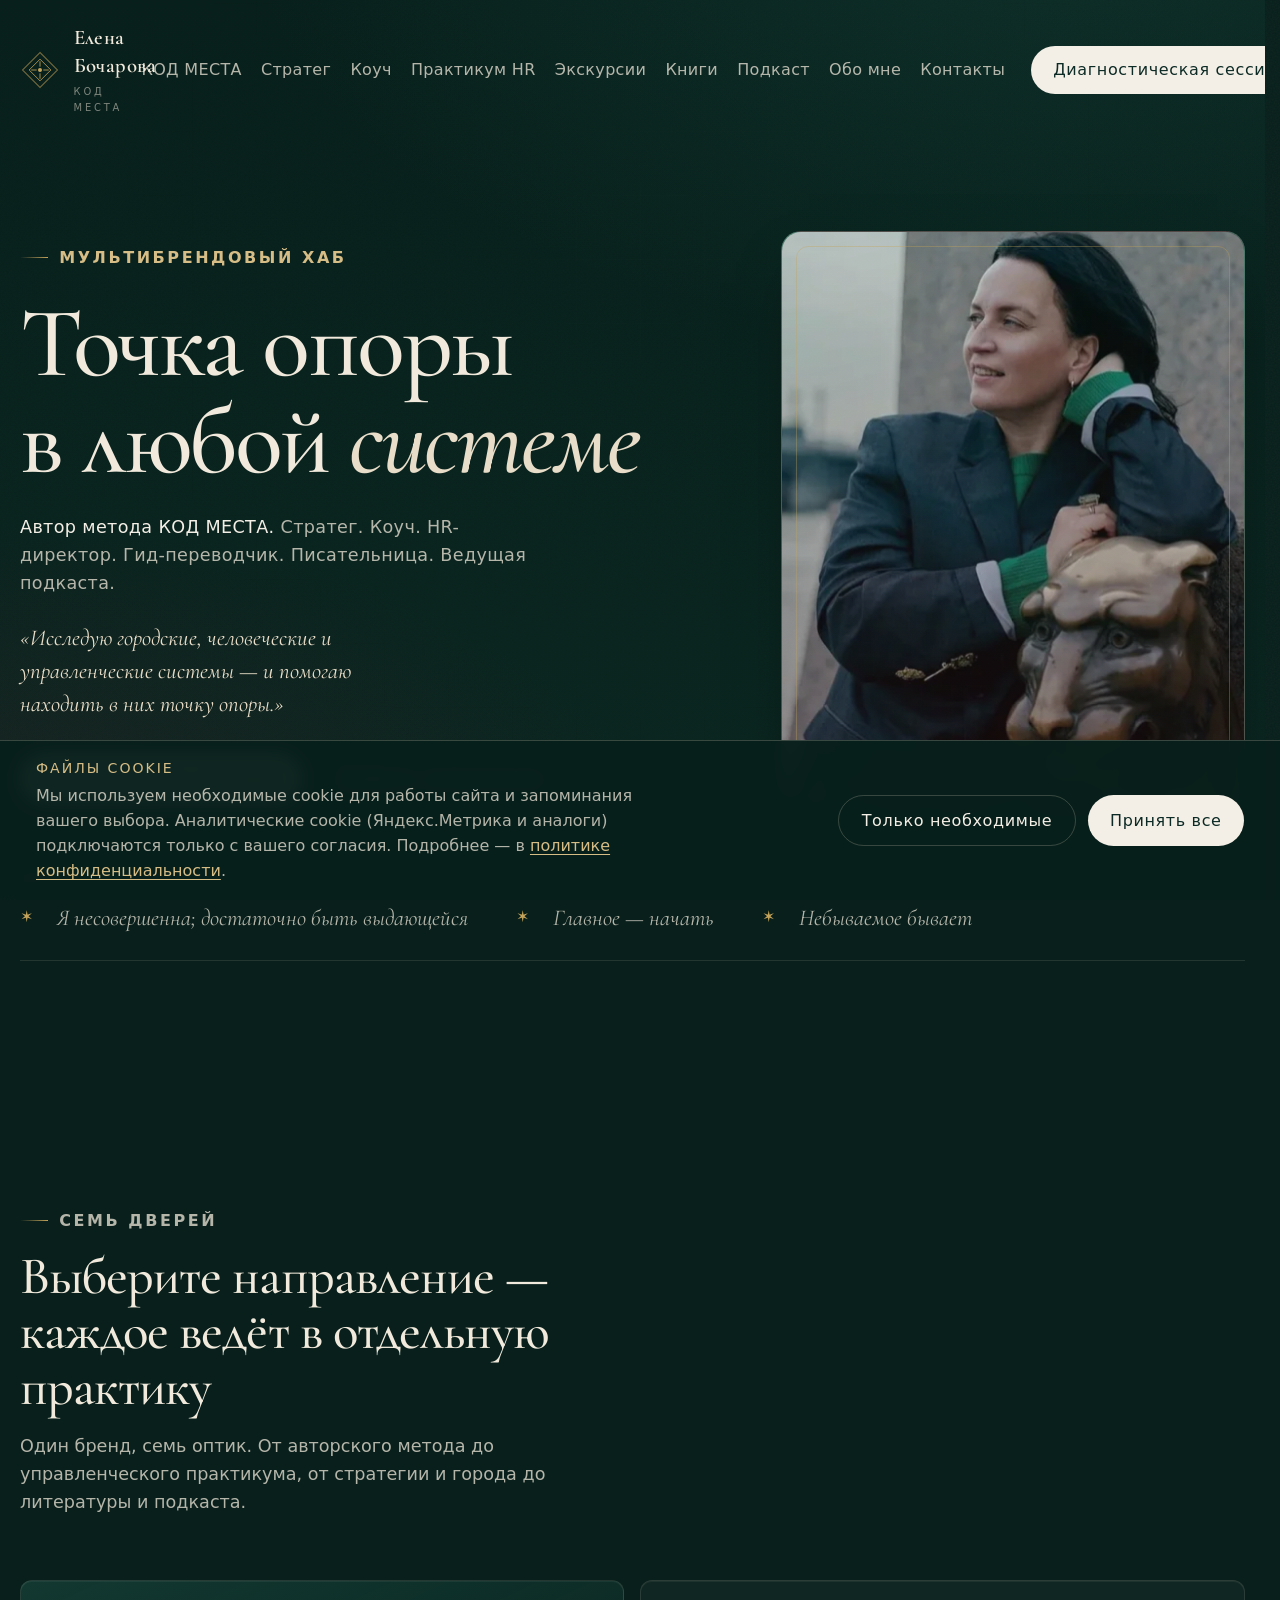
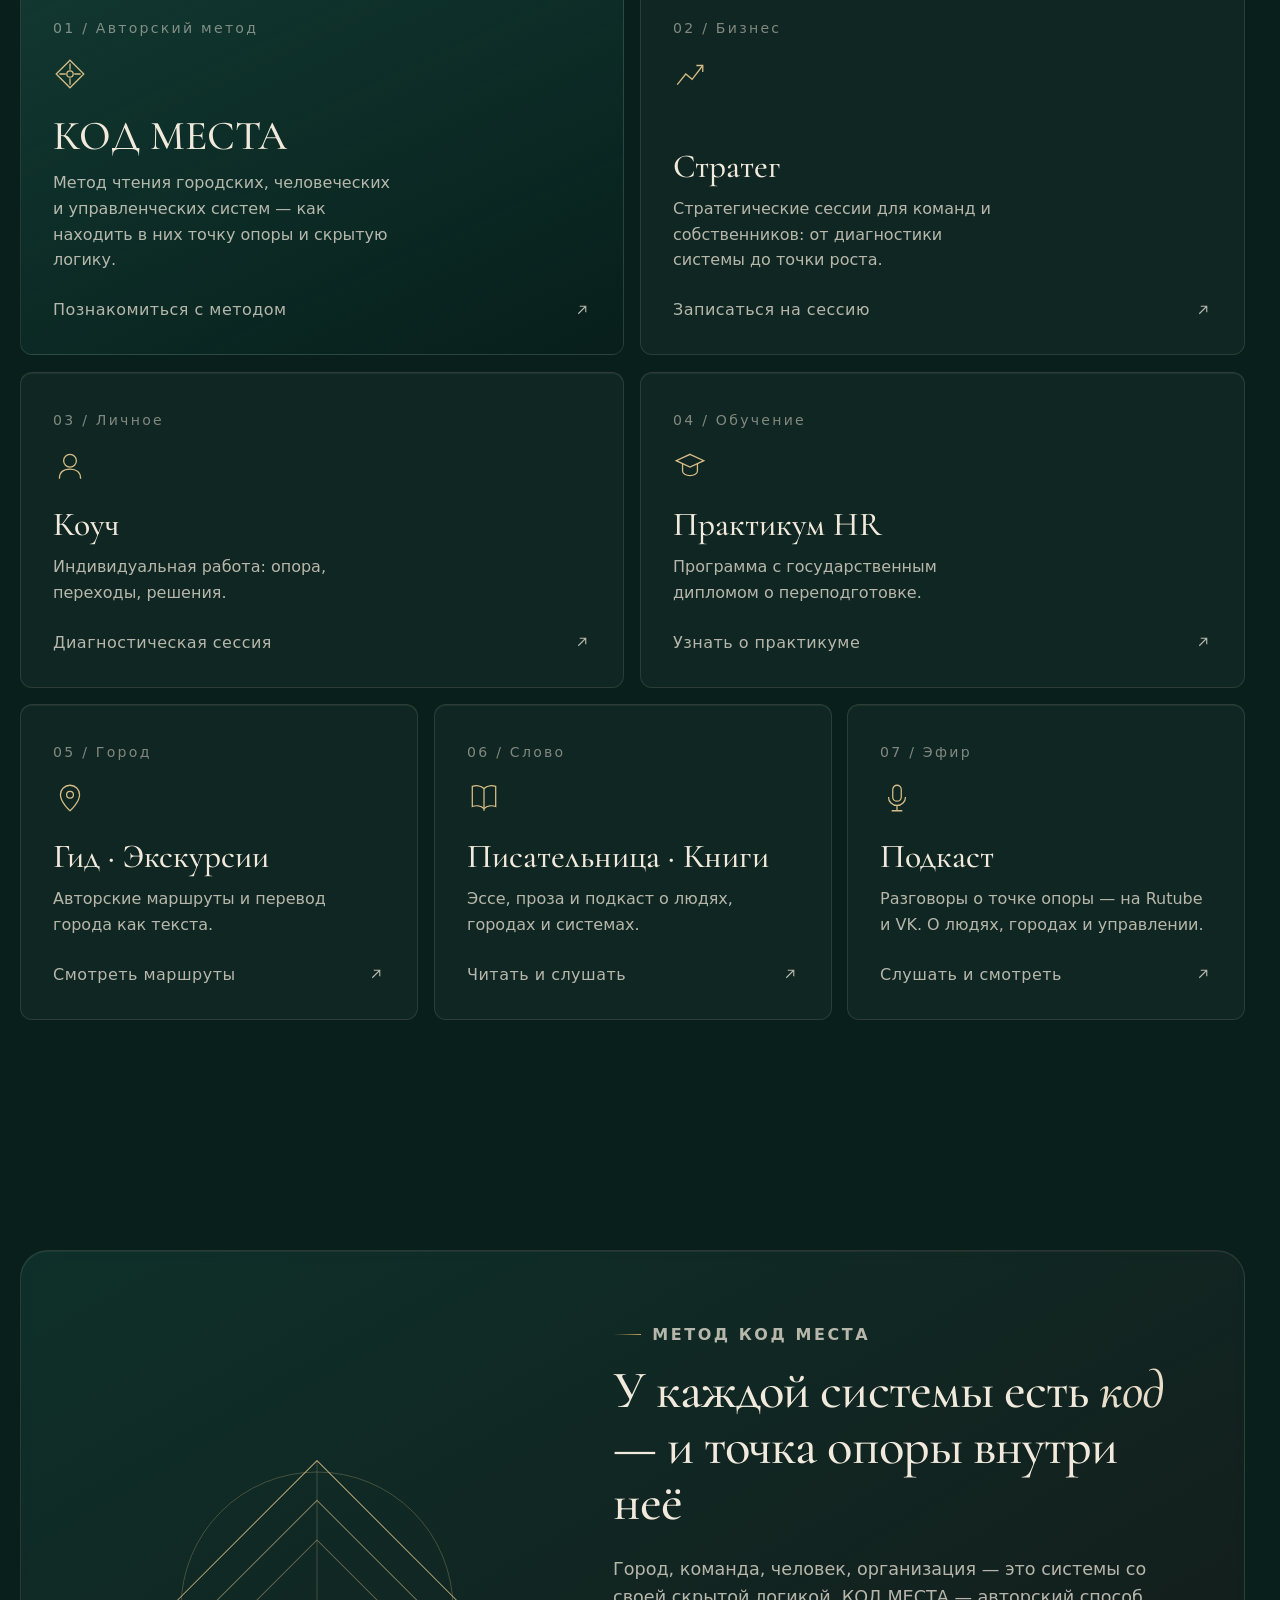
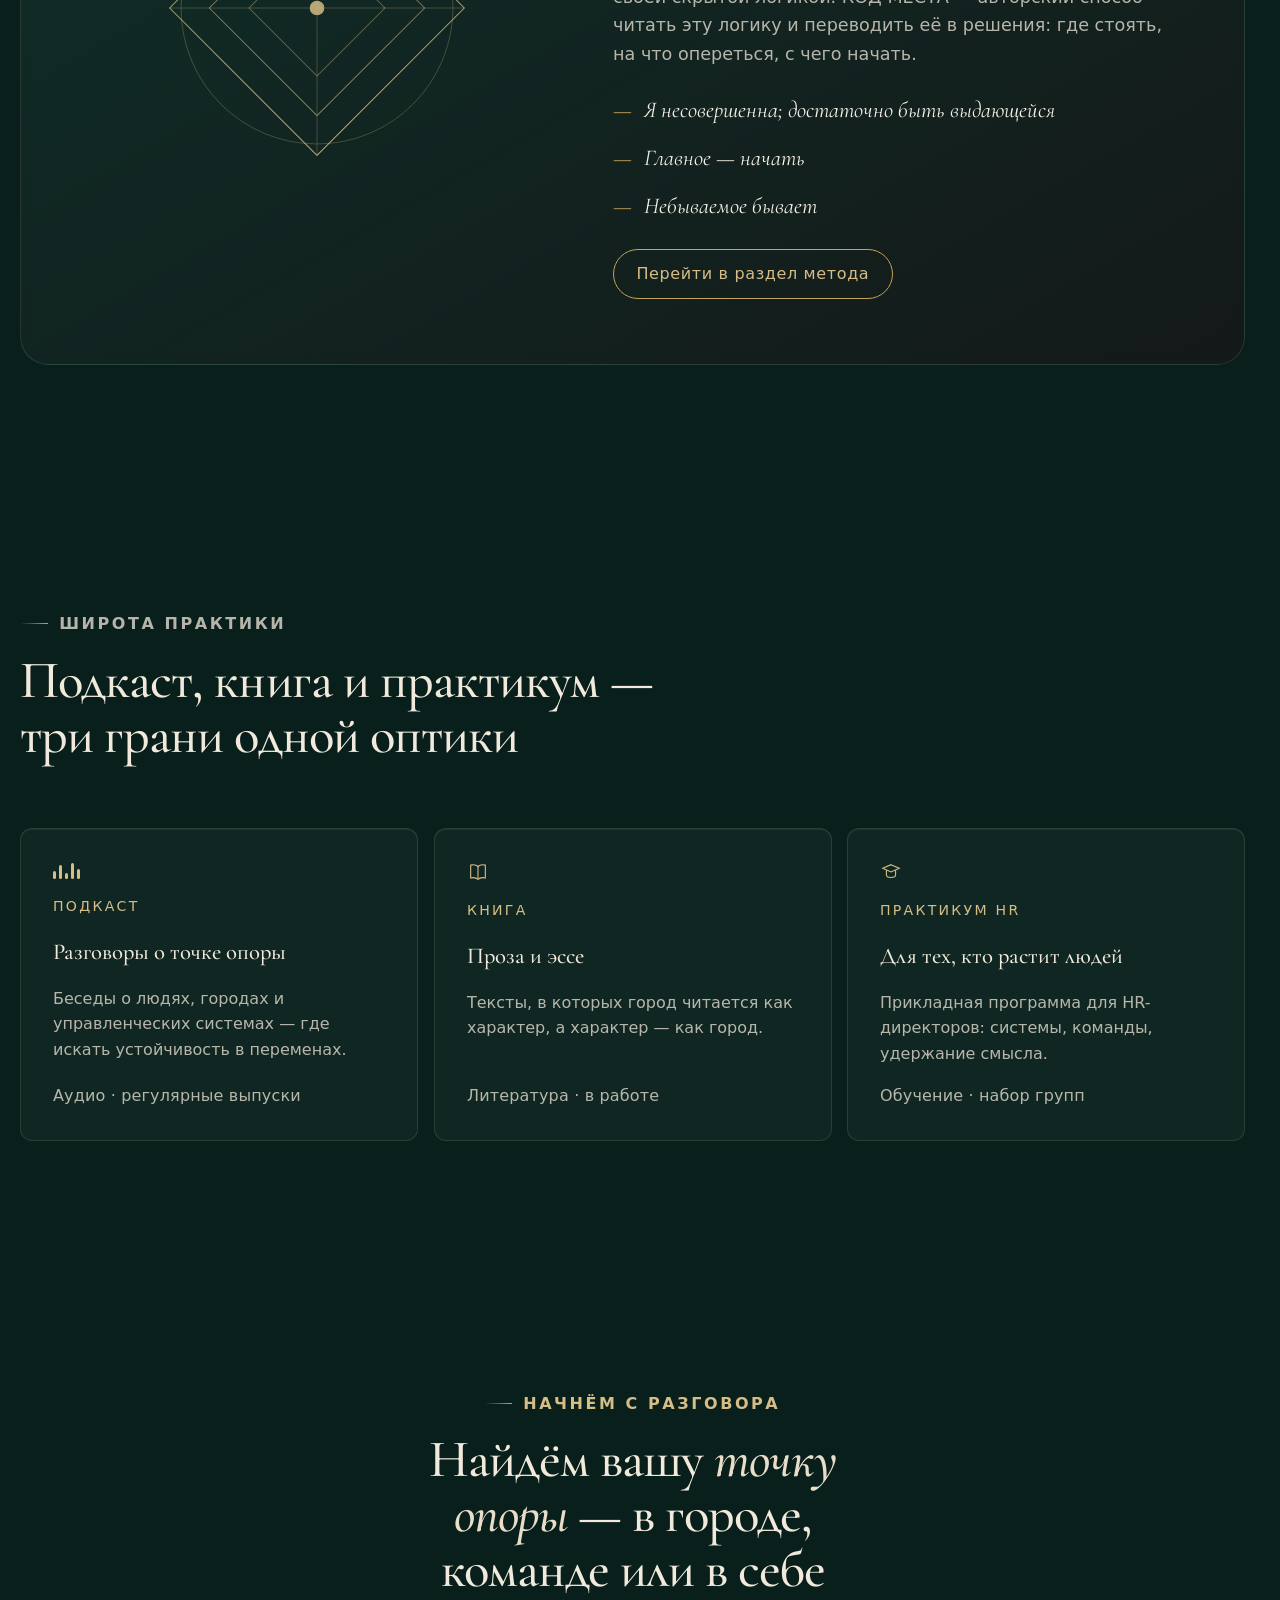
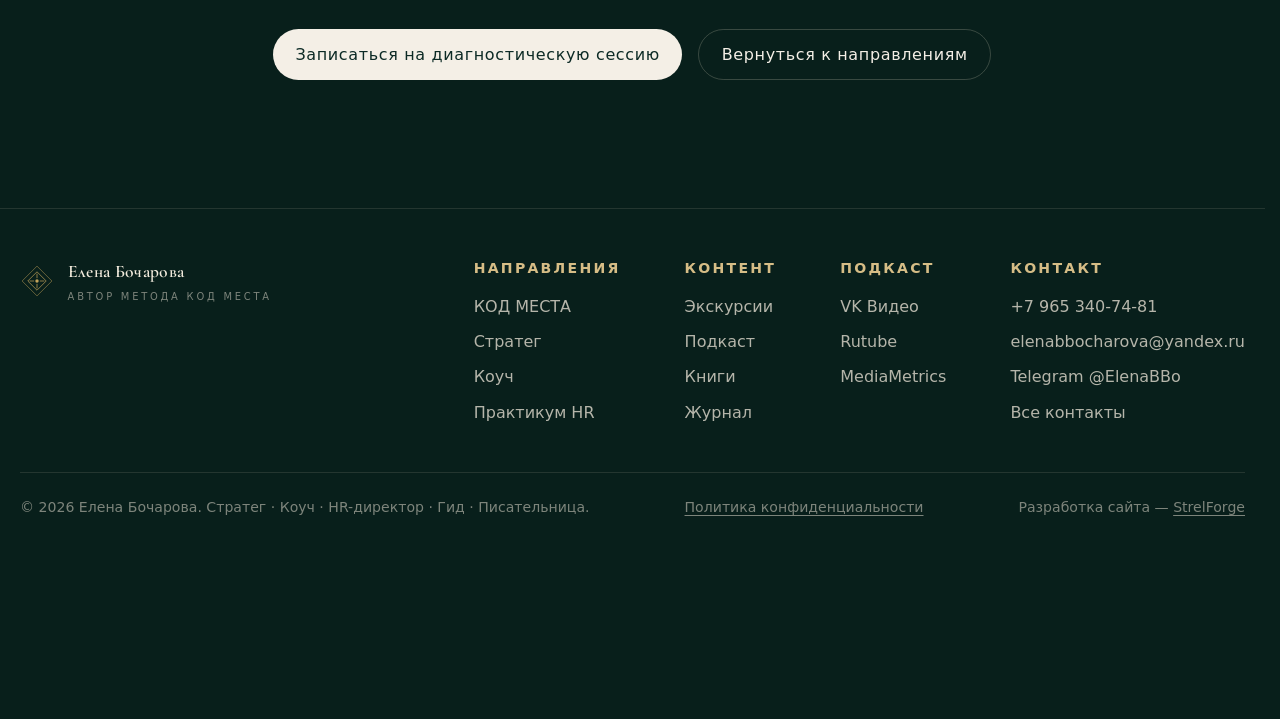
==== index.html @ f7d72cff "Initial commit" ====
<!DOCTYPE html>
<html lang="ru">
<head>
  <meta charset="UTF-8" />
  <style>html.pc-cover::before{content:"";position:fixed;inset:0;z-index:700;background:#081f1b}</style>
  <script>try{if(sessionStorage.getItem('pc-transit')==='1')document.documentElement.classList.add('pc-cover')}catch(e){}</script>
  <meta name="viewport" content="width=device-width, initial-scale=1.0" />
  <title>Елена Бочарова — Хаб направлений · КОД МЕСТА</title>
  <meta name="description" content="Елена Бочарова — автор метода КОД МЕСТА. Стратег, коуч, HR-директор, гид, писательница. Мультибрендовый хаб: метод, стратегия, коучинг, практикум HR, экскурсии, книги." />
  <link rel="canonical" href="https://example.com/" />
  <meta property="og:title" content="Елена Бочарова — Хаб направлений" />
  <meta property="og:description" content="Исследую городские, человеческие и управленческие системы — и помогаю находить в них точку опоры." />
  <meta property="og:type" content="website" />
  <meta property="og:url" content="https://example.com/" />
  <meta property="og:image" content="https://example.com/assets/img/og-default.svg" />
  <meta name="twitter:card" content="summary_large_image" />

    <meta name="robots" content="index, follow" />
  <meta name="author" content="Елена Бочарова" />
  <meta name="theme-color" content="#081f1b" />
  <meta property="og:locale" content="ru_RU" />
  <meta property="og:site_name" content="Елена Бочарова · КОД МЕСТА" />
  <meta name="twitter:title" content="Елена Бочарова — Хаб направлений" />
  <meta name="twitter:description" content="Исследую городские, человеческие и управленческие системы — и помогаю находить в них точку опоры." />
  <meta name="twitter:image" content="https://example.com/assets/img/og-default.svg" />
  <link rel="alternate" hreflang="ru" href="https://example.com/" />
  <link rel="alternate" hreflang="x-default" href="https://example.com/" />
<link rel="preconnect" href="https://api.fontshare.com" crossorigin />
  <link rel="preconnect" href="https://fonts.googleapis.com" />
  <link rel="preconnect" href="https://fonts.gstatic.com" crossorigin />
  <link href="https://api.fontshare.com/v2/css?f[]=switzer@300,400,500,600&display=swap" rel="stylesheet" />
  <link href="https://fonts.googleapis.com/css2?family=Cormorant+Garamond:ital,wght@0,400;0,500;0,600;1,400;1,500&family=Cormorant:ital,wght@0,400;0,500;1,400&display=swap" rel="stylesheet" />

  <link rel="stylesheet" href="assets/css/base.css" />
  <link rel="stylesheet" href="assets/css/style.css" />

  <link rel="icon" href="data:image/svg+xml,%3Csvg xmlns='http://www.w3.org/2000/svg' viewBox='0 0 32 32'%3E%3Crect width='32' height='32' rx='6' fill='%23081f1b'/%3E%3Cpath d='M16 5 L27 16 L16 27 L5 16 Z' fill='none' stroke='%23c4a35a' stroke-width='1.4'/%3E%3Ccircle cx='16' cy='16' r='3' fill='%23c4a35a'/%3E%3C/svg%3E" />

  <script type="application/ld+json">
  {
    "@context": "https://schema.org",
    "@type": "Person",
    "name": "Елена Бочарова",
    "jobTitle": ["Стратег", "Коуч", "HR-директор", "Гид-переводчик", "Писательница"],
    "description": "Автор метода КОД МЕСТА. Исследует городские, человеческие и управленческие системы.",
    "url": "https://example.com/"
  }
  </script>

  <script type="application/ld+json">
  {
    "@context": "https://schema.org",
    "@type": "WebSite",
    "name": "Елена Бочарова · КОД МЕСТА",
    "url": "https://example.com/",
    "description": "Официальный сайт Елены Бочаровой — автор метода КОД МЕСТА. Стратегия, коучинг, HR, экскурсии, книги, журнал.",
    "inLanguage": "ru-RU",
    "publisher": { "@type": "Person", "name": "Елена Бочарова" }
  }
  </script>
</head>
<body class="is-home">
  <a href="#main" class="btn btn-ghost skip-link">К содержанию</a>

  <div data-header></div>

  <main id="main">
    <!-- ===================== HERO ===================== -->
    <section class="hero wrap" aria-labelledby="hero-title">
      <div class="hero-grid">
        <div>
          <p class="eyebrow hero-eyebrow reveal" data-delay="60">Мультибрендовый хаб</p>
          <h1 id="hero-title" class="reveal reveal-mask" data-delay="140">Точка опоры<br>в любой <span class="accent">системе</span></h1>
          <p class="roles reveal" data-delay="300">
            <b>Автор метода КОД МЕСТА.</b> Стратег. Коуч. HR-директор. Гид-переводчик. Писательница. Ведущая подкаста.
          </p>
          <p class="lede reveal reveal-blur" data-delay="380">«Исследую городские, человеческие и управленческие системы — и помогаю находить в них точку опоры.»</p>
          <div class="hero-cta reveal" data-delay="460">
            <a href="kod-mesta/index.html" class="btn btn-primary">Познакомиться с методом</a>
            <a href="#doors" class="btn btn-ghost">Выбрать направление
              <svg width="15" height="15" viewBox="0 0 24 24" fill="none" stroke="currentColor" stroke-width="1.5"><path d="M5 12h14M13 6l6 6-6 6"/></svg>
            </a>
          </div>
        </div>

        <figure class="portrait portrait--photo reveal reveal-right" data-delay="220" aria-label="Елена Бочарова">
          <img src="assets/img/elena/elena-hero.webp" alt="Елена Бочарова — автор метода КОД МЕСТА" width="960" height="1200" loading="eager" decoding="async" />
          <div class="frame-line"></div>
        </figure>
      </div>

      <div class="motto-strip reveal" data-delay="560" data-stagger="120">
        <span class="reveal reveal-scale">Я несовершенна; достаточно быть выдающейся</span>
        <span class="reveal reveal-scale">Главное — начать</span>
        <span class="reveal reveal-scale">Небываемое бывает</span>
      </div>
    </section>

    <!-- ===================== DOORS ===================== -->
    <section class="section wrap" id="doors" aria-labelledby="doors-h">
      <div class="section-head" data-stagger="80">
        <p class="eyebrow reveal reveal-down">Семь дверей</p>
        <h2 id="doors-h" class="reveal reveal-blur">Выберите направление — каждое ведёт в отдельную практику</h2>
        <p class="reveal reveal-soft">Один бренд, семь оптик. От авторского метода до управленческого практикума, от стратегии и города до литературы и подкаста.</p>
      </div>

      <div class="doors" data-stagger="110">
        <a href="kod-mesta/index.html" class="door door--lg reveal reveal-left" style="background:linear-gradient(155deg, rgba(28,82,71,0.5), rgba(8,31,27,0.2));">
          <div>
            <span class="door-num">01 / Авторский метод</span>
            <svg class="door-icon" viewBox="0 0 32 32" fill="none" stroke="currentColor" stroke-width="1.2" style="margin-top:1rem"><path d="M16 3 L29 16 L16 29 L3 16 Z"/><circle cx="16" cy="16" r="3"/><path d="M16 6v6M16 20v6M6 16h6M20 16h6"/></svg>
          </div>
          <div>
            <h3 class="door-title">КОД&nbsp;МЕСТА</h3>
            <p class="door-desc">Метод чтения городских, человеческих и управленческих систем — как находить в них точку опоры и скрытую логику.</p>
            <div class="door-foot">
              <span class="door-cta">Познакомиться с методом</span>
              <svg class="door-arrow" viewBox="0 0 24 24" fill="none" stroke="currentColor" stroke-width="1.5"><path d="M7 17 L17 7M9 7h8v8"/></svg>
            </div>
          </div>
        </a>

        <a href="strateg/index.html" class="door door--md reveal reveal-right">
          <div>
            <span class="door-num">02 / Бизнес</span>
            <svg class="door-icon" viewBox="0 0 32 32" fill="none" stroke="currentColor" stroke-width="1.2" style="margin-top:1rem"><path d="M4 26 L12 16 L18 21 L28 8"/><path d="M22 8h6v6"/></svg>
          </div>
          <div>
            <h3 class="door-title">Стратег</h3>
            <p class="door-desc">Стратегические сессии для команд и собственников: от диагностики системы до точки роста.</p>
            <div class="door-foot">
              <span class="door-cta">Записаться на сессию</span>
              <svg class="door-arrow" viewBox="0 0 24 24" fill="none" stroke="currentColor" stroke-width="1.5"><path d="M7 17 L17 7M9 7h8v8"/></svg>
            </div>
          </div>
        </a>

        <a href="coach/index.html" class="door door--md reveal reveal-left">
          <div>
            <span class="door-num">03 / Личное</span>
            <svg class="door-icon" viewBox="0 0 32 32" fill="none" stroke="currentColor" stroke-width="1.2" style="margin-top:1rem"><circle cx="16" cy="11" r="6"/><path d="M6 28c0-6 4-9 10-9s10 3 10 9"/></svg>
          </div>
          <div>
            <h3 class="door-title">Коуч</h3>
            <p class="door-desc">Индивидуальная работа: опора, переходы, решения.</p>
            <div class="door-foot">
              <span class="door-cta">Диагностическая сессия</span>
              <svg class="door-arrow" viewBox="0 0 24 24" fill="none" stroke="currentColor" stroke-width="1.5"><path d="M7 17 L17 7M9 7h8v8"/></svg>
            </div>
          </div>
        </a>

        <a href="praktikum-hr/index.html" class="door door--md reveal reveal-right">
          <div>
            <span class="door-num">04 / Обучение</span>
            <svg class="door-icon" viewBox="0 0 32 32" fill="none" stroke="currentColor" stroke-width="1.2" style="margin-top:1rem"><path d="M16 5 L29 11 L16 17 L3 11 Z"/><path d="M9 14v7c0 2 3 4 7 4s7-2 7-4v-7"/></svg>
          </div>
          <div>
            <h3 class="door-title">Практикум&nbsp;HR</h3>
            <p class="door-desc">Программа с государственным дипломом о переподготовке.</p>
            <div class="door-foot">
              <span class="door-cta">Узнать о практикуме</span>
              <svg class="door-arrow" viewBox="0 0 24 24" fill="none" stroke="currentColor" stroke-width="1.5"><path d="M7 17 L17 7M9 7h8v8"/></svg>
            </div>
          </div>
        </a>

        <a href="kod-mesta/excursions/index.html" class="door door--sm reveal reveal-soft">
          <div>
            <span class="door-num">05 / Город</span>
            <svg class="door-icon" viewBox="0 0 32 32" fill="none" stroke="currentColor" stroke-width="1.2" style="margin-top:1rem"><path d="M16 28s9-8 9-15a9 9 0 1 0-18 0c0 7 9 15 9 15Z"/><circle cx="16" cy="13" r="3.2"/></svg>
          </div>
          <div>
            <h3 class="door-title">Гид · Экскурсии</h3>
            <p class="door-desc">Авторские маршруты и перевод города как текста.</p>
            <div class="door-foot">
              <span class="door-cta">Смотреть маршруты</span>
              <svg class="door-arrow" viewBox="0 0 24 24" fill="none" stroke="currentColor" stroke-width="1.5"><path d="M7 17 L17 7M9 7h8v8"/></svg>
            </div>
          </div>
        </a>

        <a href="books/index.html" class="door door--sm reveal reveal-scale">
          <div>
            <span class="door-num">06 / Слово</span>
            <svg class="door-icon" viewBox="0 0 32 32" fill="none" stroke="currentColor" stroke-width="1.2" style="margin-top:1rem"><path d="M16 7c-3-3-8-3-11-2v19c3-1 8-1 11 2 3-3 8-3 11-2V5c-3-1-8-1-11 2Z"/><path d="M16 7v21"/></svg>
          </div>
          <div>
            <h3 class="door-title">Писательница · Книги</h3>
            <p class="door-desc">Эссе, проза и подкаст о людях, городах и системах.</p>
            <div class="door-foot">
              <span class="door-cta">Читать и слушать</span>
              <svg class="door-arrow" viewBox="0 0 24 24" fill="none" stroke="currentColor" stroke-width="1.5"><path d="M7 17 L17 7M9 7h8v8"/></svg>
            </div>
          </div>
        </a>

        <a href="kod-mesta/podcast/index.html" class="door door--sm reveal reveal-right">
          <div>
            <span class="door-num">07 / Эфир</span>
            <svg class="door-icon" viewBox="0 0 32 32" fill="none" stroke="currentColor" stroke-width="1.2" style="margin-top:1rem"><rect x="12" y="4" width="8" height="15" rx="4"/><path d="M8 15a8 8 0 0 0 16 0M16 23v5M11 28h10"/></svg>
          </div>
          <div>
            <h3 class="door-title">Подкаст</h3>
            <p class="door-desc">Разговоры о точке опоры — на Rutube и VK. О людях, городах и управлении.</p>
            <div class="door-foot">
              <span class="door-cta">Слушать и смотреть</span>
              <svg class="door-arrow" viewBox="0 0 24 24" fill="none" stroke="currentColor" stroke-width="1.5"><path d="M7 17 L17 7M9 7h8v8"/></svg>
            </div>
          </div>
        </a>
      </div>
    </section>

    <!-- ===================== METHOD / PHILOSOPHY ===================== -->
    <section class="section wrap" id="method" aria-labelledby="method-h">
      <div class="method">
        <div class="reveal reveal-left">
          <svg class="glyph-svg" viewBox="0 0 300 300" fill="none" aria-hidden="true">
            <g stroke="currentColor" stroke-width="0.9" opacity="0.85">
              <path d="M150 20 L280 150 L150 280 L20 150 Z"/>
              <path d="M150 55 L245 150 L150 245 L55 150 Z" opacity="0.7"/>
              <path d="M150 90 L210 150 L150 210 L90 150 Z" opacity="0.55"/>
              <circle cx="150" cy="150" r="6" fill="currentColor"/>
            </g>
            <g stroke="currentColor" stroke-width="0.6" opacity="0.4">
              <line x1="150" y1="20" x2="150" y2="280"/>
              <line x1="20" y1="150" x2="280" y2="150"/>
              <circle cx="150" cy="150" r="120" stroke-dasharray="2 6"/>
            </g>
          </svg>
        </div>
        <div class="reveal reveal-right" data-delay="140">
          <p class="eyebrow">Метод КОД МЕСТА</p>
          <h2 id="method-h">У каждой системы есть <em>код</em> — и точка опоры внутри неё</h2>
          <p>Город, команда, человек, организация — это системы со своей скрытой логикой. КОД МЕСТА — авторский способ читать эту логику и переводить её в решения: где стоять, на что опереться, с чего начать.</p>
          <ul class="principles">
            <li>Я несовершенна; достаточно быть выдающейся</li>
            <li>Главное — начать</li>
            <li>Небываемое бывает</li>
          </ul>
          <div class="hero-cta">
            <a href="kod-mesta/index.html" class="btn btn-gold">Перейти в раздел метода</a>
          </div>
        </div>
      </div>
    </section>

    <!-- ===================== PROOF OF BREADTH ===================== -->
    <section class="section wrap" id="breadth" aria-labelledby="breadth-h">
      <div class="section-head reveal">
        <p class="eyebrow">Широта практики</p>
        <h2 id="breadth-h">Подкаст, книга и практикум — три грани одной оптики</h2>
      </div>
      <div class="proof" data-stagger="100">
        <a href="kod-mesta/podcast/index.html" class="proof-card reveal">
          <div class="wave" aria-hidden="true"><i style="height:8px"></i><i style="height:14px"></i><i style="height:6px"></i><i style="height:16px"></i><i style="height:10px"></i></div>
          <span class="proof-kicker">Подкаст</span>
          <h3>Разговоры о точке опоры</h3>
          <p>Беседы о людях, городах и управленческих системах — где искать устойчивость в переменах.</p>
          <span class="proof-meta">Аудио · регулярные выпуски</span>
        </a>
        <a href="books/index.html" class="proof-card reveal">
          <svg width="22" height="22" viewBox="0 0 24 24" fill="none" stroke="var(--gold-soft)" stroke-width="1.2" aria-hidden="true"><path d="M12 6c-2-2-6-2-8-1.5v14c2-.5 6-.5 8 1.5 2-2 6-2 8-1.5v-14C18 4 14 4 12 6Z"/><path d="M12 6v14"/></svg>
          <span class="proof-kicker">Книга</span>
          <h3>Проза и эссе</h3>
          <p>Тексты, в которых город читается как характер, а характер — как город.</p>
          <span class="proof-meta">Литература · в работе</span>
        </a>
        <a href="praktikum-hr/index.html" class="proof-card reveal">
          <svg width="22" height="22" viewBox="0 0 24 24" fill="none" stroke="var(--gold-soft)" stroke-width="1.2" aria-hidden="true"><path d="M12 4 L21 8 L12 12 L3 8 Z"/><path d="M7 10v5c0 1.6 2.2 3 5 3s5-1.4 5-3v-5"/></svg>
          <span class="proof-kicker">Практикум HR</span>
          <h3>Для тех, кто растит людей</h3>
          <p>Прикладная программа для HR-директоров: системы, команды, удержание смысла.</p>
          <span class="proof-meta">Обучение · набор групп</span>
        </a>
      </div>
    </section>

    <!-- ===================== CLOSER / CTA ===================== -->
    <section class="closer wrap" id="contact" aria-labelledby="closer-h">
      <p class="eyebrow reveal" style="justify-content:center">Начнём с разговора</p>
      <h2 id="closer-h" class="reveal">Найдём вашу <em>точку опоры</em> — в городе, команде или в себе</h2>
      <div class="closer-cta reveal">
        <a href="strateg/index.html#contact" class="btn btn-primary">Записаться на диагностическую сессию</a>
        <a href="#doors" class="btn btn-ghost">Вернуться к направлениям</a>
      </div>
    </section>
  </main>

  <div data-footer></div>

  <script src="assets/js/forms.js" defer></script>
  <script src="assets/js/seo.js" defer></script>
  <script src="content/bundle.js" defer></script>
  <script src="assets/js/content.js" defer></script>
  <script src="assets/js/site.js" defer></script>
</body>
</html>
---- assets/css/base.css ----
/* ============================================================
   base.css — reset, tokens, primitives
   Project: Елена Бочарова — мультибрендовый хаб «Тихая роскошь»
   ============================================================ */

*, *::before, *::after { box-sizing: border-box; }
* { margin: 0; }
html {
  -webkit-text-size-adjust: 100%;
  scroll-behavior: smooth;
  overflow-x: hidden;
  width: 100%;
  max-width: 100%;
  scrollbar-gutter: stable;
  min-height: 100%;
  background-color: var(--bg);
  color-scheme: dark;
}
@media (prefers-reduced-motion: reduce) {
  html { scroll-behavior: auto; }
  *, *::before, *::after {
    animation-duration: .001ms !important;
    animation-iteration-count: 1 !important;
    transition-duration: .001ms !important;
  }
}
body { line-height: 1.6; -webkit-font-smoothing: antialiased; text-rendering: optimizeLegibility; overflow-x: hidden; width: 100%; max-width: 100%; position: relative; }
img, picture, svg, video { display: block; max-width: 100%; }
input, button, textarea, select { font: inherit; color: inherit; }
button { background: none; border: none; cursor: pointer; }
a { color: inherit; text-decoration: none; }
ul, ol { list-style: none; padding: 0; }
:focus-visible {
  outline: 2px solid var(--gold);
  outline-offset: 3px;
  border-radius: 2px;
}

/* ---------- Design Tokens ---------- */
:root {
  /* Core palette — Quiet Luxury */
  --emerald-deep:  #0c2a25;   /* cat's-eye / темный изумруд */
  --emerald:       #103b32;
  --emerald-mid:   #1c5247;
  --emerald-glow:  #2f7a68;
  --bordeaux-deep: #2c0f17;
  --bordeaux:      #5a1f2c;
  --bordeaux-wine: #7a2a3a;
  --ivory:         #f4efe6;   /* теплый айвори */
  --champagne:     #e8ddc8;
  --champagne-2:   #d8c9ac;
  --gold:          #c4a35a;   /* металл/золото — только микродетали */
  --gold-soft:     #d6bd86;

  /* Semantic surfaces (dark, emerald-based) */
  --bg:            #081f1b;
  --bg-2:          #0b2620;
  --surface:       rgba(244,239,230,0.035);
  --surface-2:     rgba(244,239,230,0.06);
  --surface-3:     rgba(244,239,230,0.09);
  --border:        rgba(232,221,200,0.12);
  --border-strong: rgba(232,221,200,0.22);

  /* Text */
  --text:          #f1eadc;
  --text-soft:     rgba(241,234,220,0.74);
  --text-faint:    rgba(241,234,220,0.5);

  /* Type scale (fluid) */
  --text-xs:   clamp(0.8rem, 0.77rem + 0.14vw, 0.88rem);
  --text-sm:   clamp(0.9rem, 0.87rem + 0.18vw, 1rem);
  --text-base: clamp(1.02rem, 0.98rem + 0.2vw, 1.1rem);
  --text-lg:   clamp(1.2rem, 1.12rem + 0.4vw, 1.42rem);
  --text-xl:   clamp(1.5rem, 1.3rem + 1vw, 2.1rem);
  --text-2xl:  clamp(2.1rem, 1.7rem + 2vw, 3.4rem);
  --text-hero: clamp(3rem, 2.2rem + 5vw, 6.4rem);

  /* Spacing */
  --space-1: 0.25rem;  --space-2: 0.5rem;  --space-3: 0.75rem;
  --space-4: 1rem;     --space-6: 1.5rem;  --space-8: 2rem;
  --space-12: 3rem;    --space-16: 4rem;   --space-20: 5rem;
  --space-24: 6rem;    --space-32: 8rem;

  /* Radius */
  --radius-sm: 6px; --radius-md: 12px; --radius-lg: 20px; --radius-xl: 28px;

  /* Tracking discipline (Refero: Sequel — sculpted display, restrained labels) */
  --track-display: -0.025em;  /* большие serif-заголовки: «вылепленные», плотные */
  --track-head:    -0.018em;  /* секционные h2 */
  --track-label:    0.16em;   /* мелкие капс-подписи: сдержанно, читаемо */

  /* Fonts */
  --font-display: 'Cormorant Garamond', 'Cormorant', Georgia, serif;
  --font-body: 'Switzer', 'Inter', system-ui, sans-serif;

  --shadow-soft: 0 24px 60px -28px rgba(0,0,0,0.6);
  /* Возвышение карточек — внутренняя подсветка сверху + мягкая тень (Sequel) */
  --edge-top: inset 0 1px 0 0 rgba(244,239,230,0.06);
  --shadow-card: 0 18px 40px -24px rgba(0,0,0,0.55), var(--edge-top);
  --ease: cubic-bezier(0.16, 1, 0.3, 1);
  --maxw: 1280px;
}

/* ---------- Primitive utilities ---------- */
.wrap { width: min(100% - 2.5rem, var(--maxw)); margin-inline: auto; }
.wrap--narrow { width: min(100% - 2.5rem, 880px); margin-inline: auto; }

.eyebrow {
  font-family: var(--font-body);
  font-size: var(--text-sm);
  letter-spacing: var(--track-label);
  text-transform: uppercase;
  color: var(--gold-soft);
  font-weight: 600;
  display: inline-flex; align-items: center; gap: 0.7em;
}
.eyebrow::before {
  content: ""; width: 28px; height: 1px; flex: none;
  background: linear-gradient(90deg, transparent, var(--gold));
}

.btn {
  display: inline-flex; align-items: center; gap: 0.6em;
  font-size: var(--text-sm); letter-spacing: 0.04em;
  padding: 0.72em 1.4em; border-radius: 999px;
  --mag-x: 0px; --mag-y: 0px;
  transform: translate(var(--mag-x), var(--mag-y));
  transition: transform .3s var(--ease), background .3s var(--ease), border-color .3s var(--ease), color .3s var(--ease);
  white-space: nowrap;
}
.btn-primary {
  background: var(--ivory); color: var(--emerald-deep); font-weight: 500;
}
.btn-primary:hover { transform: translate(var(--mag-x), calc(var(--mag-y) - 2px)); background: var(--champagne); }
.btn-ghost {
  border: 1px solid var(--border-strong); color: var(--ivory);
}
.btn-ghost:hover { border-color: var(--gold); color: var(--gold-soft); }
.btn-gold {
  border: 1px solid var(--gold); color: var(--gold-soft);
}
.btn-gold:hover { background: var(--gold); color: var(--emerald-deep); transform: translate(var(--mag-x), calc(var(--mag-y) - 2px)); }

/* Visually-hidden helper */
.visually-hidden {
  position: absolute !important; width: 1px !important; height: 1px !important;
  padding: 0 !important; margin: -1px !important; overflow: hidden !important;
  clip: rect(0 0 0 0) !important; clip-path: inset(50%) !important;
  white-space: nowrap; border: 0;
}

/* Skip link: не уводим за экран — иначе на мобильных появляется горизонтальный скролл */
.skip-link,
a[href="#main"].btn-ghost {
  position: fixed !important;
  top: 0.75rem !important;
  left: 0.75rem !important;
  z-index: 200;
  width: 1px !important;
  height: 1px !important;
  padding: 0 !important;
  margin: 0 !important;
  overflow: hidden !important;
  clip: rect(0 0 0 0) !important;
  clip-path: inset(50%) !important;
  white-space: nowrap;
  border: 0;
}
.skip-link:focus,
a[href="#main"].btn-ghost:focus {
  width: auto !important;
  height: auto !important;
  clip: auto !important;
  clip-path: none !important;
  overflow: visible !important;
  padding: 0.72em 1.4em;
}
---- assets/css/style.css ----
/* ============================================================
   style.css — layout & components
   ============================================================ */

body {
  font-family: var(--font-body);
  font-size: var(--text-base);
  color: var(--text);
  background-color: var(--bg);
  background-image:
    radial-gradient(120% 90% at 85% -10%, rgba(47,122,104,0.18), transparent 55%),
    radial-gradient(90% 70% at 0% 100%, rgba(90,31,44,0.22), transparent 60%),
    linear-gradient(180deg, var(--bg) 0%, var(--bg-2) 100%);
  background-attachment: fixed;
  min-height: 100vh;
  min-height: 100dvh;
  min-height: -webkit-fill-available;
  overflow-x: hidden;
  max-width: 100%;
  width: 100%;
}

/* Subtle grain/texture overlay */
body::before {
  content: "";
  position: fixed; inset: 0;
  pointer-events: none; z-index: 0;
  opacity: 0.5;
  background-image:
    repeating-linear-gradient(90deg, rgba(232,221,200,0.018) 0 1px, transparent 1px 64px),
    repeating-linear-gradient(0deg, rgba(232,221,200,0.018) 0 1px, transparent 1px 64px);
  mask-image: radial-gradient(circle at 50% 30%, #000 0%, transparent 80%);
}

/* ---------------- Header ---------------- */
.site-header {
  position: sticky; top: 0; z-index: 50;
  max-width: 100%; overflow-x: clip;
  transition: background .4s var(--ease), backdrop-filter .4s var(--ease), border-color .4s var(--ease);
  border-bottom: 1px solid transparent;
}
.site-header.scrolled {
  background: rgba(8,31,27,0.72);
  backdrop-filter: blur(16px) saturate(120%);
  border-bottom: 1px solid var(--border);
}
.header-inner {
  display: flex; align-items: center; justify-content: space-between;
  padding-block: var(--space-6); gap: clamp(1rem, 2vw, var(--space-8));
}
.brand { display: flex; align-items: center; gap: 0.85rem; }
.brand .logo-svg { width: 40px; height: 40px; color: var(--gold); flex: none; }
.brand .brand-name {
  font-family: var(--font-display);
  font-size: 1.3rem; font-weight: 600; letter-spacing: 0.02em;
  line-height: 1;
}
.brand .brand-sub {
  display: block; font-family: var(--font-body);
  font-size: 0.62rem; letter-spacing: 0.28em; text-transform: uppercase;
  color: var(--text-faint); margin-top: 4px;
}
.nav { display: flex; align-items: center; gap: clamp(0.9rem, 1.5vw, 1.7rem); }
.nav a {
  font-size: var(--text-sm); color: var(--text-soft);
  letter-spacing: 0.02em; white-space: nowrap; position: relative; padding-block: 4px;
  transition: color .3s var(--ease);
}
.nav a::after {
  content: ""; position: absolute; left: 0; bottom: 0; height: 1px; width: 0;
  background: var(--gold); transition: width .35s var(--ease);
}
.nav a:hover, .nav a[aria-current="page"] { color: var(--ivory); }
.nav a:hover::after, .nav a[aria-current="page"]::after { width: 100%; }

.nav-toggle {
  display: none; width: 44px; height: 44px; color: var(--ivory);
  align-items: center; justify-content: center;
  position: relative; z-index: 52;
  border-radius: var(--radius-sm);
  transition: color .3s var(--ease), background .3s var(--ease);
}
.nav-toggle:hover { color: var(--champagne); }
.nav-toggle.is-active { color: var(--champagne); }
.nav-toggle-box {
  display: grid; gap: 6px; width: 22px;
  transition: transform .45s cubic-bezier(0.22, 1, 0.36, 1);
}
.nav-toggle-line {
  display: block; height: 1.4px; width: 100%;
  background: currentColor; border-radius: 1px;
  transform-origin: center;
  transition: transform .45s cubic-bezier(0.22, 1, 0.36, 1),
              opacity .3s var(--ease),
              width .35s var(--ease);
}
.nav-toggle.is-active .nav-toggle-line:nth-child(1) { transform: translateY(7.4px) rotate(45deg); }
.nav-toggle.is-active .nav-toggle-line:nth-child(2) { opacity: 0; transform: scaleX(0); }
.nav-toggle.is-active .nav-toggle-line:nth-child(3) { transform: translateY(-7.4px) rotate(-45deg); }

.nav-backdrop {
  display: none;
}
.nav-close,
.nav-dismiss-zone { display: none; }
.nav-mobile-cta { display: none; }

/* ---------------- Hero (home) ---------------- */
.hero { position: relative; z-index: 1; padding-block: clamp(3rem, 7vw, 7rem) clamp(4rem, 9vw, 9rem); }
.hero-grid {
  display: grid; grid-template-columns: 1.35fr 0.9fr;
  gap: clamp(2rem, 5vw, 5rem); align-items: center;
}
.hero-eyebrow { margin-bottom: var(--space-6); }
.hero h1 {
  font-family: var(--font-display);
  font-size: var(--text-hero); font-weight: 500; line-height: 0.98;
  letter-spacing: var(--track-display); margin-bottom: var(--space-6);
}
.hero h1 .accent { font-style: italic; color: var(--champagne); }
.hero .roles {
  font-size: var(--text-base); color: var(--text-soft);
  letter-spacing: 0.02em; margin-bottom: var(--space-6);
  max-width: 46ch;
}
.hero .roles b { color: var(--ivory); font-weight: 500; }
.hero .lede {
  font-family: var(--font-display); font-style: italic;
  font-size: var(--text-lg); color: var(--champagne);
  max-width: 40ch; line-height: 1.45; margin-bottom: var(--space-8);
}
.hero-cta { display: flex; flex-wrap: wrap; gap: var(--space-4); }

/* Portrait art-direction plate */
.portrait {
  position: relative; aspect-ratio: 4 / 5; border-radius: var(--radius-lg);
  overflow: hidden;
  background:
    radial-gradient(120% 80% at 30% 10%, rgba(47,122,104,0.5), transparent 60%),
    linear-gradient(160deg, var(--emerald-mid), var(--bordeaux-deep) 120%);
  border: 1px solid var(--border-strong);
  box-shadow: var(--shadow-soft);
}
.portrait .frame-line {
  position: absolute; inset: 14px; border: 1px solid rgba(196,163,90,0.35);
  border-radius: calc(var(--radius-lg) - 8px); pointer-events: none;
}
.portrait .pt-svg { position: absolute; inset: 0; width: 100%; height: 100%; }
.portrait .pt-label {
  position: absolute; left: 22px; bottom: 20px; z-index: 2;
  font-size: var(--text-xs); letter-spacing: var(--track-label); text-transform: uppercase;
  color: var(--champagne-2);
}
.portrait .pt-mono {
  position: absolute; right: 20px; top: 18px; z-index: 2;
  font-family: var(--font-display); font-size: 1.4rem; color: var(--gold-soft);
  opacity: 0.85;
}
.portrait img { position: absolute; inset: 0; width: 100%; height: 100%; object-fit: cover; }
.portrait--photo::after {
  content: ""; position: absolute; inset: 0; z-index: 1; pointer-events: none;
  background: linear-gradient(165deg, rgba(28,82,71,0.12), rgba(44,15,23,0.28));
}
.portrait--photo .frame-line { z-index: 2; }
.portrait--photo img { z-index: 0; }

/* Hero ticker / motto strip */
.motto-strip {
  margin-top: clamp(2.5rem, 5vw, 4rem); border-top: 1px solid var(--border);
  border-bottom: 1px solid var(--border); padding-block: var(--space-6);
  display: flex; gap: var(--space-12); flex-wrap: wrap; align-items: center;
}
.motto-strip span {
  font-family: var(--font-display); font-style: italic;
  font-size: var(--text-lg); color: var(--text-soft);
  display: inline-flex; align-items: center; gap: var(--space-6);
}
.motto-strip span::before {
  content: "✶"; color: var(--gold); font-style: normal; font-size: 0.7em;
}
@media (max-width: 1100px) {
  .motto-strip { justify-content: center; gap: var(--space-6) var(--space-8); }
  .motto-strip span { font-size: var(--text-base); }
}

/* ---------------- Section scaffolding ---------------- */
section { position: relative; z-index: 1; }
.section { padding-block: clamp(4rem, 9vw, 8rem); }
.section--tight { padding-block: clamp(2.5rem, 5vw, 4.5rem); }
.section-head { max-width: 60ch; margin-bottom: clamp(2.5rem, 5vw, 4rem); }
.section-head h2 {
  font-family: var(--font-display); font-weight: 500;
  font-size: var(--text-2xl); line-height: 1.05; letter-spacing: var(--track-head);
  margin-top: var(--space-4);
}
.section-head p { color: var(--text-soft); margin-top: var(--space-4); max-width: 52ch; }
.section-head--center { margin-inline: auto; text-align: center; }
.section-head--center .eyebrow { justify-content: center; }
.section-head--center p { margin-inline: auto; }

/* ---------------- Subpage hero ---------------- */
.subhero { position: relative; z-index: 1; padding-block: clamp(3rem, 6vw, 6rem) clamp(2rem, 4vw, 3.5rem); }
.subhero-inner { max-width: 64ch; }
.subhero h1 {
  font-family: var(--font-display); font-weight: 500;
  font-size: clamp(2.4rem, 1.8rem + 3vw, 4.6rem); line-height: 1.12;
  letter-spacing: var(--track-display); margin-block: var(--space-6) var(--space-6);
}
.subhero h1[data-split].split-ready {
  padding-bottom: max(0.16em, 8px);
}
.subhero h1[data-split].split-in {
  padding-bottom: max(0.12em, 6px);
}
.subhero .hero-grid h1[data-split] { margin-block: 1rem; }
.subhero h1 em { font-style: italic; color: var(--champagne); }
.subhero .podcast-title { white-space: nowrap; }
.subhero .lede {
  font-family: var(--font-display); font-style: italic;
  font-size: var(--text-lg); color: var(--champagne); max-width: 48ch; line-height: 1.45;
  margin-top: var(--space-3);
}
.subhero .subhero-roles { color: var(--text-soft); max-width: 56ch; margin-top: var(--space-3); }

/* Breadcrumbs */
.crumbs { display: flex; flex-wrap: wrap; gap: 0.5em; align-items: center; font-size: var(--text-xs); letter-spacing: 0.12em; text-transform: uppercase; color: var(--text-faint); }
.crumbs a { color: var(--text-faint); transition: color .3s var(--ease); }
.crumbs a:hover { color: var(--gold-soft); }
.crumbs span.sep { opacity: 0.5; }
.crumbs span[aria-current] { color: var(--gold-soft); }
.subhero .crumbs { margin-bottom: clamp(1.5rem, 3vw, 2.5rem); }

/* ---------------- Doors / directions ---------------- */
.doors {
  display: grid;
  grid-template-columns: repeat(6, 1fr);
  gap: var(--space-4);
}
.door {
  position: relative; overflow: hidden;
  border: 1px solid var(--border); border-radius: var(--radius-md);
  background: var(--surface);
  box-shadow: var(--edge-top);
  padding: var(--space-8);
  display: flex; flex-direction: column; justify-content: space-between;
  min-height: 240px;
  --mag-x: 0px; --mag-y: 0px;
  transform: translate(var(--mag-x), var(--mag-y));
  transition: transform .45s var(--ease), border-color .45s var(--ease), background .45s var(--ease), box-shadow .45s var(--ease);
  isolation: isolate;
}
.door::after {
  content: ""; position: absolute; inset: 0; z-index: -1; opacity: 0;
  background: radial-gradient(110% 90% at 80% 0%, rgba(47,122,104,0.28), transparent 60%);
  transition: opacity .45s var(--ease);
}
.door:hover { transform: translate(var(--mag-x), calc(var(--mag-y) - 6px)); border-color: var(--border-strong); background: var(--surface-2); box-shadow: var(--shadow-card); }
.door:hover::after { opacity: 1; }
.door:hover .door-arrow { transform: translate(4px,-4px); color: var(--gold); }
.door--lg { grid-column: span 3; min-height: 320px; }
.door--md { grid-column: span 3; }
.door--sm { grid-column: span 2; }

.door-num { font-size: var(--text-xs); letter-spacing: var(--track-label); color: var(--text-faint); }
.door-icon { width: 34px; height: 34px; color: var(--gold-soft); margin-bottom: var(--space-6); }
.door-title {
  font-family: var(--font-display); font-size: var(--text-xl);
  font-weight: 500; line-height: 1.05; margin-bottom: var(--space-3);
}
.door--lg .door-title { font-size: clamp(1.8rem, 1.3rem + 1.6vw, 2.6rem); }
.door-desc { font-size: var(--text-sm); color: var(--text-soft); max-width: 34ch; }
.door-foot { display: flex; align-items: center; justify-content: space-between; margin-top: var(--space-6); }
.door-cta { font-size: var(--text-sm); letter-spacing: 0.03em; color: var(--text-soft); }
.door-arrow { width: 18px; height: 18px; color: var(--text-soft); transition: transform .4s var(--ease), color .4s var(--ease); }

/* ---------------- Method / philosophy ---------------- */
.method {
  border: 1px solid var(--border); border-radius: var(--radius-xl);
  background:
    linear-gradient(150deg, rgba(28,82,71,0.34), rgba(44,15,23,0.34));
  backdrop-filter: blur(6px);
  box-shadow: var(--edge-top);
  padding: clamp(2.5rem, 5vw, 5rem);
  display: grid; grid-template-columns: 0.9fr 1.1fr; gap: clamp(2rem, 5vw, 4.5rem);
  align-items: center; overflow: hidden; position: relative;
}
.method--reverse { grid-template-columns: 1.1fr 0.9fr; }
.method .glyph-svg { width: 100%; max-width: 340px; height: auto; color: var(--gold-soft); margin-inline: auto; }
.method h2 { font-family: var(--font-display); font-weight: 500; font-size: var(--text-2xl); line-height: 1.06; letter-spacing: var(--track-head); margin-bottom: var(--space-6); }
.method h2 em { color: var(--champagne); font-style: italic; }
.method p { color: var(--text-soft); margin-bottom: var(--space-4); max-width: 50ch; }
.method .principles { display: flex; flex-direction: column; gap: var(--space-3); margin: var(--space-6) 0; }
.method .principles li {
  display: flex; gap: var(--space-3); align-items: baseline;
  font-family: var(--font-display); font-style: italic; font-size: var(--text-lg); color: var(--ivory);
}
.method .principles li::before { content: "—"; color: var(--gold); font-style: normal; }

/* ---------------- Prose / rich text ---------------- */
.prose { max-width: 68ch; color: var(--text-soft); }
.prose > * + * { margin-top: var(--space-4); }
.prose h2 { font-family: var(--font-display); font-weight: 500; font-size: var(--text-xl); color: var(--text); margin-top: var(--space-12); }
.prose h3 { font-family: var(--font-display); font-weight: 500; font-size: var(--text-lg); color: var(--text); margin-top: var(--space-8); }
.prose p { color: var(--text-soft); }
.prose a { color: var(--gold-soft); text-decoration: underline; text-underline-offset: 3px; }
.prose blockquote { border-left: 2px solid var(--gold); padding-left: var(--space-6); font-family: var(--font-display); font-style: italic; font-size: var(--text-lg); color: var(--champagne); }
.prose ul { display: flex; flex-direction: column; gap: var(--space-2); }
.prose ul li { position: relative; padding-left: 1.4em; }
.prose ul li::before { content: "—"; position: absolute; left: 0; color: var(--gold); }
.prose img { border-radius: var(--radius-md); margin-block: var(--space-6); }

/* ---------------- Feature / value grid ---------------- */
.feature-grid { display: grid; grid-template-columns: repeat(3, 1fr); gap: var(--space-4); overflow: visible; }
.feature-grid--2 { grid-template-columns: repeat(2, 1fr); }
.feature {
  border: 1px solid var(--border); border-radius: var(--radius-md);
  background: var(--surface); padding: var(--space-8);
  box-shadow: var(--edge-top);
  display: flex; flex-direction: column; gap: var(--space-3);
  transition: border-color .4s var(--ease), transform .4s var(--ease), box-shadow .4s var(--ease), margin-bottom 1.05s var(--ease);
  position: relative; z-index: 0;
}
.feature:hover { border-color: var(--border-strong); transform: translateY(-4px); box-shadow: var(--shadow-card); z-index: 1; }
/* Reveal сдвигает карточку вниз — резервируем место, чтобы нижняя рамка не уходила под соседа */
.feature-grid > .feature.reveal:not(.in) { margin-bottom: 30px; }
.feature-grid > .feature.reveal.in { margin-bottom: 0; }
.feature .f-icon { width: 30px; height: 30px; color: var(--gold-soft); margin-bottom: var(--space-2); }
.feature h3 { font-family: var(--font-display); font-weight: 500; font-size: var(--text-lg); }
.feature p { font-size: var(--text-sm); color: var(--text-soft); }
.feature .f-num { font-family: var(--font-display); font-size: 2rem; color: var(--gold-soft); line-height: 1; }

/* ---------------- Proof of breadth ---------------- */
.proof { display: grid; grid-template-columns: repeat(3, 1fr); gap: var(--space-4); }
.proof-card {
  border: 1px solid var(--border); border-radius: var(--radius-md);
  background: var(--surface); padding: var(--space-8);
  box-shadow: var(--edge-top);
  display: flex; flex-direction: column; gap: var(--space-4);
  transition: border-color .4s var(--ease), transform .4s var(--ease), box-shadow .4s var(--ease);
}
.proof-card:hover { border-color: var(--border-strong); transform: translateY(-4px); box-shadow: var(--shadow-card); }
.proof-kicker { font-size: var(--text-xs); letter-spacing: var(--track-label); text-transform: uppercase; color: var(--gold-soft); }
.proof-card h3 { font-family: var(--font-display); font-weight: 500; font-size: var(--text-lg); }
.proof-card p { font-size: var(--text-sm); color: var(--text-soft); }
.proof-meta { margin-top: auto; font-size: var(--text-sm); color: var(--text-soft); letter-spacing: 0.01em; }
.wave { display: inline-flex; gap: 3px; align-items: flex-end; height: 18px; }
.wave i { width: 3px; background: var(--gold-soft); border-radius: 2px; animation: eq 1.1s var(--ease) infinite alternate; }
.wave i:nth-child(2){animation-delay:.15s}.wave i:nth-child(3){animation-delay:.3s}.wave i:nth-child(4){animation-delay:.1s}.wave i:nth-child(5){animation-delay:.25s}
@keyframes eq { from { height: 4px } to { height: 18px } }

/* ---------------- Content cards (collections) ---------------- */
.card-grid { display: grid; grid-template-columns: repeat(auto-fill, minmax(min(100%, 300px), 1fr)); gap: var(--space-6); }
.card-grid--2 { grid-template-columns: repeat(auto-fill, minmax(min(100%, 380px), 1fr)); }
.ccard {
  position: relative; display: flex; flex-direction: column;
  border: 1px solid var(--border); border-radius: var(--radius-md);
  background: var(--surface); overflow: hidden;
  box-shadow: var(--edge-top);
  transition: border-color .4s var(--ease), transform .4s var(--ease), box-shadow .4s var(--ease);
}
.ccard:hover { border-color: var(--border-strong); transform: translateY(-5px); box-shadow: var(--shadow-card); }
.ccard-cover {
  aspect-ratio: 16 / 10; position: relative; overflow: hidden;
  background:
    radial-gradient(120% 100% at 20% 0%, rgba(47,122,104,0.45), transparent 60%),
    linear-gradient(150deg, var(--emerald-mid), var(--bordeaux-deep) 130%);
  flex-shrink: 0;
}
.ccard--book .ccard-cover { aspect-ratio: 3 / 4; }
.ccard-cover img {
  position: absolute;
  inset: 0;
  width: 100%;
  height: 100%;
  display: block;
  object-fit: cover;
  object-position: center;
}
/* Подкаст: превью 16:9 как в плеере VK / MediaMetrics */
.ccard-poster {
  position: relative;
  aspect-ratio: 16 / 9;
  line-height: 0;
  background: var(--emerald-deep);
  flex-shrink: 0;
  overflow: hidden;
}
.ccard-poster img {
  width: 100%;
  height: 100%;
  display: block;
  object-fit: cover;
  object-position: center;
}
.ccard-cover .cover-mono {
  position: absolute; inset: 0; display: grid; place-items: center;
  font-family: var(--font-display); font-size: 2.4rem; color: rgba(214,189,134,0.5);
}
/* Журнал без обложки: глиф со шторки перехода */
.ccard-cover .cover-glyph {
  position: absolute; inset: 0; display: grid; place-items: center;
  color: var(--champagne);
}
.ccard-cover .pc-glyph--cover {
  width: 46%; max-width: 148px; height: auto;
  filter: drop-shadow(0 2px 10px rgba(0, 0, 0, 0.28));
  transition: transform 1.2s cubic-bezier(0.22, 1, 0.36, 1), color .45s var(--ease);
}
.ccard-cover .pc-glyph--cover .pc-line,
.ccard-cover .pc-glyph--cover .pc-ring { stroke-linecap: round; stroke-linejoin: round; }
.ccard-cover .pc-glyph--cover .pc-dash { opacity: 0.45; }
.ccard-cover .pc-glyph--cover .pc-nodes circle { opacity: 1; }
.ccard-cover .pc-glyph--cover .pc-core { opacity: 1; }
.ccard:hover .ccard-cover .pc-glyph--cover { transform: scale(1.05); color: var(--gold-soft); }
.ccard-body { padding: var(--space-6); display: flex; flex-direction: column; gap: var(--space-3); flex: 1; }
.ccard-tags { display: flex; flex-wrap: wrap; gap: var(--space-2); }
.tag {
  font-size: var(--text-xs); letter-spacing: 0.1em; text-transform: uppercase;
  color: var(--gold-soft); background: rgba(232,221,200,0.07);
  border: 1px solid var(--border); border-radius: 999px;
  padding: 0.38em 0.9em;
}
.tag--status {
  color: var(--ivory); text-transform: none; letter-spacing: 0.04em;
  background: rgba(196,163,90,0.14); border-color: rgba(196,163,90,0.38);
}
a[href^="mailto:"] { text-transform: lowercase; }
.ccard-body h3 { font-family: var(--font-display); font-weight: 500; font-size: var(--text-lg); line-height: 1.1; }
.ccard-body p { font-size: var(--text-sm); color: var(--text-soft); }
.ccard-meta { margin-top: auto; display: flex; flex-wrap: wrap; gap: var(--space-2) var(--space-4); font-size: var(--text-sm); color: var(--text-soft); letter-spacing: 0.01em; padding-top: var(--space-3); }
.ccard-foot { display: flex; align-items: center; justify-content: space-between; gap: var(--space-4); padding-top: var(--space-2); }
.ccard-price { font-family: var(--font-display); font-size: var(--text-lg); color: var(--champagne); }
.link-arrow { display: inline-flex; align-items: center; gap: 0.5em; font-size: var(--text-sm); color: var(--gold-soft); }
.link-arrow svg { width: 16px; height: 16px; transition: transform .35s var(--ease); }
.ccard:hover .link-arrow svg, .link-arrow:hover svg { transform: translate(3px,-3px); }

/* Empty state */
.empty-state { border: 1px dashed var(--border-strong); border-radius: var(--radius-md); padding: var(--space-12); text-align: center; color: var(--text-faint); }

/* ---------------- Stats strip ---------------- */
.stats { display: grid; grid-template-columns: repeat(auto-fit, minmax(160px,1fr)); gap: var(--space-4); border-block: 1px solid var(--border); padding-block: var(--space-8); }
.stat { text-align: center; }
.stat b { display: block; font-family: var(--font-display); font-size: clamp(2rem, 1.4rem + 2vw, 3rem); color: var(--champagne); line-height: 1; }
.stat span { font-size: var(--text-xs); letter-spacing: var(--track-label); text-transform: uppercase; color: var(--text-faint); }

/* ---------------- Pricing / offer panel ---------------- */
.panel {
  border: 1px solid var(--border-strong); border-radius: var(--radius-xl);
  background: linear-gradient(150deg, rgba(28,82,71,0.30), rgba(44,15,23,0.30));
  box-shadow: var(--edge-top);
  padding: clamp(2rem,4vw,3.5rem);
}
.price-row { display: flex; flex-wrap: wrap; align-items: baseline; gap: var(--space-4); }
.price-now { font-family: var(--font-display); font-size: clamp(2.4rem, 1.8rem + 2vw, 3.4rem); color: var(--champagne); line-height: 1; }
.price-note { color: var(--text-soft); font-size: var(--text-sm); }

/* ---------------- Program / steps ---------------- */
.steps { display: grid; gap: var(--space-4); }
.step {
  display: grid; grid-template-columns: auto 1fr; gap: var(--space-6); align-items: start;
  border: 1px solid var(--border); border-radius: var(--radius-md); background: var(--surface);
  padding: var(--space-6) var(--space-8);
}
.step-num { font-family: var(--font-display); font-size: 1.8rem; color: var(--gold-soft); line-height: 1; }
.step h3 { font-family: var(--font-display); font-weight: 500; font-size: var(--text-lg); margin-bottom: var(--space-2); }
.step p { font-size: var(--text-base); color: var(--text-soft); line-height: 1.55; }

/* ---------------- Funnel (воронки продаж) ---------------- */
.funnel-grid {
  display: grid; grid-template-columns: minmax(0, 1fr) minmax(0, 1.05fr);
  gap: clamp(2rem, 4vw, 4rem); align-items: start;
}
.offer-highlight {
  border: 1px solid var(--border-strong); border-radius: var(--radius-lg);
  background: linear-gradient(155deg, rgba(28,82,71,0.28), rgba(44,15,23,0.22));
  box-shadow: var(--edge-top); padding: clamp(1.5rem, 3vw, 2.25rem);
}
.offer-highlight .offer-kicker { margin-bottom: var(--space-3); }
.offer-highlight .offer-time {
  font-family: var(--font-display); font-weight: 500;
  font-size: clamp(2rem, 1.5rem + 2vw, 2.8rem); color: var(--champagne); line-height: 1.05;
  margin-bottom: var(--space-4);
}
.offer-highlight p { color: var(--text-soft); font-size: var(--text-base); max-width: 52ch; }
.offer-list { margin-top: var(--space-6); display: grid; gap: var(--space-3); }
.offer-list li {
  display: flex; gap: var(--space-3); align-items: baseline;
  font-size: var(--text-sm); color: var(--text-soft);
}
.offer-list li::before { content: "—"; color: var(--gold-soft); flex: none; }
.steps--3 { grid-template-columns: repeat(3, 1fr); }
/* В узкой колонке воронки шаги всегда стоят вертикально — иначе третий шаг
   наезжал на форму. */
.funnel-aside .steps,
.funnel-aside .steps--3 { grid-template-columns: 1fr; }
.funnel-aside { min-width: 0; }
.funnel-grid > .panel { min-width: 0; }
.panel--funnel,
.panel--funnel .form,
.panel--funnel .form--wide { max-width: 100%; }
.funnel-aside h3 {
  font-family: var(--font-display); font-weight: 500; font-size: var(--text-xl);
  margin-bottom: var(--space-6); letter-spacing: var(--track-head);
}
.funnel-next {
  margin-top: var(--space-8); padding-top: var(--space-6);
  border-top: 1px solid var(--border);
}
.funnel-next h4 {
  font-size: var(--text-xs); letter-spacing: var(--track-label); text-transform: uppercase;
  color: var(--gold-soft); margin-bottom: var(--space-4);
}
.funnel-next ol {
  display: grid; gap: var(--space-3); counter-reset: funnel;
}
.funnel-next li {
  counter-increment: funnel; padding-left: 2.2em; position: relative;
  font-size: var(--text-sm); color: var(--text-soft); line-height: 1.5;
}
.funnel-next li::before {
  content: counter(funnel); position: absolute; left: 0; top: 0.05em;
  width: 1.5em; height: 1.5em; border-radius: 50%;
  border: 1px solid var(--border-strong); color: var(--gold-soft);
  font-size: var(--text-xs); display: grid; place-items: center;
}
.funnel-trust { margin-top: var(--space-8); }
.funnel-trust p { font-size: var(--text-sm); color: var(--text-faint); margin-bottom: var(--space-4); }
.funnel-alt {
  margin-top: var(--space-4); font-size: var(--text-sm); color: var(--text-faint);
}
.funnel-alt a { color: var(--gold-soft); }
.panel--funnel { padding: clamp(1.75rem, 3.5vw, 3rem); contain: paint; isolation: isolate; }
.panel--funnel .section-head { margin-bottom: var(--space-6); }
.panel--funnel .section-head h2 { font-size: clamp(1.6rem, 1.2rem + 1.5vw, 2.2rem); }
.panel--funnel .section-head p { font-size: var(--text-base); color: var(--text-soft); max-width: none; }
.subhero .hero-cta { margin-top: clamp(1.25rem, 2.5vw, 2rem); }
.platform-links { display: flex; flex-wrap: wrap; gap: var(--space-3); margin-top: var(--space-6); }
.platform-links a {
  display: inline-flex; align-items: center; gap: 0.5em;
  padding: 0.65em 1.1em; border: 1px solid var(--border); border-radius: 999px;
  font-size: var(--text-sm); color: var(--text-soft); transition: border-color .3s var(--ease), color .3s var(--ease);
}
.platform-links a:hover { border-color: var(--gold); color: var(--champagne); }

/* ---------------- Podcast: video player + about ---------------- */
.video-frame {
  position: relative; display: block;
  aspect-ratio: 16 / 9; width: 100%;
  border: 1px solid var(--border); border-radius: var(--radius-lg);
  overflow: hidden; background: var(--emerald-deep);
  box-shadow: var(--edge-top);
  transition: border-color .4s var(--ease), box-shadow .4s var(--ease), transform .4s var(--ease);
  isolation: isolate;
}
.video-frame img {
  position: absolute; inset: 0; width: 100%; height: 100%;
  object-fit: contain; object-position: center;
  opacity: 0.92;
  transition: transform 1.4s var(--ease), opacity .5s var(--ease);
}
.video-frame::after {
  content: ""; position: absolute; inset: 0; z-index: 1;
  background: radial-gradient(80% 80% at 50% 45%, rgba(8,31,27,0.25), rgba(8,31,27,0.78));
}
.video-frame:hover { border-color: var(--gold); box-shadow: var(--shadow-card); transform: translateY(-3px); }
.video-frame:hover img { transform: scale(1.02); opacity: 1; }
.video-play {
  position: absolute; z-index: 2; inset: 0; margin: auto;
  width: clamp(76px, 8.5vw, 108px); height: clamp(76px, 8.5vw, 108px);
  display: grid; place-items: center;
  border-radius: 50%; border: none; padding: 0;
  pointer-events: none;
  transition: transform .65s cubic-bezier(0.22, 1, 0.36, 1);
}
.video-play::before,
.video-play::after {
  content: ""; position: absolute; border-radius: 50%;
  transition: opacity .55s var(--ease), transform .65s cubic-bezier(0.22, 1, 0.36, 1), border-color .45s var(--ease), box-shadow .55s var(--ease);
}
/* Внешнее кольцо — «ореол» */
.video-play::before {
  inset: -18%;
  border: 1px solid rgba(198, 167, 108, 0.28);
  opacity: 0.72;
  animation: play-orbit-breathe 3.6s cubic-bezier(0.45, 0, 0.2, 1) infinite;
}
/* Стеклянная сердцевина */
.video-play::after {
  inset: 0;
  border: 1px solid rgba(214, 189, 134, 0.55);
  background:
    radial-gradient(120% 120% at 28% 22%, rgba(255, 248, 236, 0.28), transparent 52%),
    radial-gradient(circle at 50% 58%, rgba(8, 31, 27, 0.42), rgba(8, 31, 27, 0.72) 78%);
  backdrop-filter: blur(12px);
  box-shadow:
    inset 0 1px 0 rgba(255, 255, 255, 0.14),
    inset 0 -10px 24px rgba(0, 0, 0, 0.22),
    0 14px 36px rgba(0, 0, 0, 0.38),
    0 0 28px rgba(198, 167, 108, 0.14);
}
.video-play .pc-glyph--play {
  position: relative; z-index: 1;
  width: 52%; height: auto;
  color: var(--champagne);
  filter: drop-shadow(0 1px 3px rgba(0, 0, 0, 0.35));
  transition: color .45s var(--ease), transform .65s cubic-bezier(0.22, 1, 0.36, 1);
  animation: play-glyph-breathe 3.6s cubic-bezier(0.45, 0, 0.2, 1) infinite;
}
.video-play .pc-glyph--play .pc-line,
.video-play .pc-glyph--play .pc-ring { stroke-linecap: round; stroke-linejoin: round; }
.video-play .pc-glyph--play .pc-dash {
  opacity: 0.5;
  transform: scale(1) rotate(0);
  transition: none;
}
.video-play .pc-glyph--play .pc-nodes circle {
  opacity: 1;
  transform: scale(1);
  transition: none;
}
.video-play .pc-glyph--play .pc-core {
  transform: scale(1);
  transition: none;
}
.video-frame:hover .video-play { transform: scale(1.045); }
.video-frame:hover .video-play::before {
  opacity: 1;
  transform: scale(1.06);
  border-color: rgba(232, 221, 200, 0.42);
}
.video-frame:hover .video-play::after {
  border-color: rgba(255, 243, 220, 0.82);
  background:
    radial-gradient(120% 120% at 28% 18%, rgba(255, 252, 244, 0.95), rgba(232, 221, 200, 0.88) 48%, rgba(196, 163, 90, 0.92) 100%);
  box-shadow:
    inset 0 1px 0 rgba(255, 255, 255, 0.55),
    inset 0 -8px 18px rgba(8, 31, 27, 0.12),
    0 18px 44px rgba(0, 0, 0, 0.32),
    0 0 40px rgba(198, 167, 108, 0.28);
}
.video-frame:hover .video-play .pc-glyph--play {
  color: var(--emerald-deep);
  transform: scale(1.04);
  animation-play-state: paused;
}
@keyframes play-orbit-breathe {
  0%, 100% { opacity: 0.62; transform: scale(1); }
  50% { opacity: 0.9; transform: scale(1.055); }
}
@keyframes play-glyph-breathe {
  0%, 100% { transform: scale(1); }
  50% { transform: scale(1.04); }
}
.video-frame.is-playing .video-play::before,
.video-frame.is-playing .video-play .pc-glyph--play {
  animation: none;
}
.video-frame:hover .video-play::before {
  animation-play-state: paused;
}
.video-frame:focus-visible {
  outline: 2px solid rgba(198, 167, 108, 0.75);
  outline-offset: 4px;
}
.video-tag {
  position: absolute; z-index: 2; left: clamp(1rem, 2vw, 1.6rem); bottom: clamp(1rem, 2vw, 1.6rem);
  font-size: var(--text-xs); letter-spacing: var(--track-label); text-transform: uppercase;
  color: var(--champagne); padding: 0.5em 1em; border: 1px solid var(--border-strong);
  border-radius: 999px; background: rgba(8,31,27,0.55);
}
.video-frame iframe { position: absolute; inset: 0; width: 100%; height: 100%; border: 0; z-index: 3; }
.video-frame--poster {
  aspect-ratio: 16 / 9;
  height: auto;
  overflow: hidden;
}
.video-frame--poster img {
  position: static;
  width: 100%;
  height: 100%;
  display: block;
  opacity: 1;
  object-fit: contain !important;
  object-position: center;
}
.video-frame--poster::after {
  background: linear-gradient(180deg, transparent 75%, rgba(8,31,27,0.25) 100%);
}
.video-frame--poster:hover img { opacity: 1; }
.video-frame.is-playing {
  aspect-ratio: 16 / 9;
  overflow: hidden;
}
.video-frame[role="button"] { cursor: pointer; }
.video-frame.is-playing { cursor: default; transform: none; pointer-events: auto; }
.video-frame.is-playing img,
.video-frame.is-playing .video-play,
.video-frame.is-playing .video-tag,
.video-frame.is-playing::after { opacity: 0; pointer-events: none; transition: opacity .35s var(--ease); }
.ccard-foot button.link-arrow { background: none; border: 0; padding: 0; font: inherit; color: inherit; cursor: pointer; text-align: left; }

.pod-about {
  display: grid; grid-template-columns: 0.85fr 1.15fr; gap: clamp(1.5rem, 4vw, var(--space-12));
  align-items: center;
}
.pod-about .portrait--photo { margin: 0; }
/* Без фото-блока: текст в комфортной мере, а превью — на всю ширину секции. */
.pod-about--solo { display: block; max-width: 100%; }
.pod-about--solo > div { max-width: 100%; }
.pod-about--solo > div > .eyebrow,
.pod-about--solo > div > h2,
.pod-about--solo > div > p { max-width: 70ch; }
.pod-about--solo .pod-photos { max-width: 100%; }
.pod-photos {
  display: grid; grid-template-columns: repeat(3, 1fr);
  gap: clamp(var(--space-3), 2vw, var(--space-5)); margin-top: var(--space-8);
}
.pod-photos img {
  width: 100%; height: auto; aspect-ratio: 16 / 9; object-fit: cover;
  border: 1px solid var(--border); border-radius: var(--radius-md);
  transition: transform .6s var(--ease), border-color .4s var(--ease);
}
.pod-photos img:hover { transform: scale(1.03); border-color: var(--border-strong); }
@media (max-width: 720px) {
  .pod-photos { grid-template-columns: 1fr; }
}

@media (max-width: 900px) {
  .funnel-grid { grid-template-columns: 1fr; }
  /* На мобильных сначала форма, потом «как проходит заявка» */
  .funnel-grid > .panel--funnel { order: -1; }
  .funnel-aside { order: 1; }
  .panel--funnel .form--wide { grid-template-columns: 1fr; }
  .steps--3 { grid-template-columns: 1fr; }
  .pod-about { grid-template-columns: 1fr; }
}

/* ---------------- Modules list (program) ---------------- */
.modules {
  display: grid; grid-template-columns: repeat(2, 1fr);
  gap: 0; border-top: 1px solid var(--border);
}
.modules li {
  display: flex; align-items: baseline; gap: var(--space-4);
  padding: var(--space-4) var(--space-2);
  border-bottom: 1px solid var(--border);
  font-family: var(--font-display); font-size: var(--text-lg); color: var(--ivory);
  line-height: 1.2;
}
.modules li:nth-child(odd) { border-right: 1px solid var(--border); padding-right: var(--space-6); }
.modules li:nth-child(even) { padding-left: var(--space-6); }
.modules .m-num {
  flex: none; font-size: var(--text-sm); letter-spacing: 0.1em;
  color: var(--gold-soft); font-family: var(--font-body); min-width: 2.2em;
}
.modules li:nth-child(4n+1),
.modules li:nth-child(4n+2) { background: rgba(232,221,200,0.025); }
.modules-expand {
  display: none; width: 100%; margin-top: var(--space-4);
  font-size: var(--text-sm); color: var(--gold-soft);
  padding: var(--space-3) var(--space-4);
  border: 1px solid var(--border); border-radius: var(--radius-sm);
  background: transparent; cursor: pointer; transition: color .3s var(--ease), border-color .3s var(--ease);
}
.modules-expand:hover { color: var(--ivory); border-color: var(--border-strong); }
@media (max-width: 720px) {
  .modules { grid-template-columns: 1fr; }
  .modules li:nth-child(odd) { border-right: 0; padding-right: var(--space-2); }
  .modules li:nth-child(even) { padding-left: var(--space-2); }
  .modules.modules--collapsed li:nth-child(n+7) { display: none; }
  .modules-expand { display: block; }
}

/* ---------------- Section divider with label (Refero: Haley Park) ---------------- */
.rule {
  display: flex; align-items: center; gap: var(--space-6);
  margin-block: clamp(2rem, 5vw, 3.5rem); color: var(--text-faint);
}
.rule::before, .rule::after {
  content: ""; height: 1px; flex: 1;
  background: linear-gradient(90deg, transparent, var(--border-strong), transparent);
}
.rule span {
  font-size: var(--text-xs); letter-spacing: 0.28em; text-transform: uppercase;
  white-space: nowrap; color: var(--gold-soft);
}

/* ---------------- Archival card variant (excursions) ---------------- */
.ccard--archival {
  border-radius: 2px;
  background: rgba(244, 239, 230, 0.025);
  transition:
    border-color 0.85s cubic-bezier(0.22, 1, 0.36, 1),
    transform 0.85s cubic-bezier(0.22, 1, 0.36, 1),
    box-shadow 0.85s cubic-bezier(0.22, 1, 0.36, 1);
}
.ccard--archival .ccard-cover {
  aspect-ratio: 4 / 3;
  isolation: isolate;
}
.ccard--archival .ccard-cover::after {
  content: "";
  position: absolute;
  inset: 0;
  z-index: 1;
  background: linear-gradient(
    168deg,
    rgba(8, 31, 27, 0.06) 0%,
    transparent 46%,
    rgba(8, 31, 27, 0.42) 100%
  );
  opacity: 0.88;
  transition: opacity 1.1s cubic-bezier(0.22, 1, 0.36, 1);
  pointer-events: none;
}
.ccard--archival .ccard-cover::before {
  content: "";
  position: absolute;
  inset: 14px;
  z-index: 2;
  border: 1px solid rgba(214, 189, 134, 0);
  transition: border-color 1s cubic-bezier(0.22, 1, 0.36, 1);
  pointer-events: none;
}
.ccard--archival:hover .ccard-cover::after { opacity: 0.5; }
.ccard--archival:hover .ccard-cover::before { border-color: rgba(214, 189, 134, 0.32); }
.ccard--archival .ccard-body { padding: var(--space-6) var(--space-6) var(--space-8); }
.ccard--archival:hover {
  border-color: rgba(214, 189, 134, 0.4);
  transform: translateY(-3px);
  box-shadow: 0 22px 56px rgba(0, 0, 0, 0.32);
}

/* Кликабельная карточка экскурсии — вся область ведёт к форме заявки */
.ccard--excursion { position: relative; cursor: pointer; }
.ccard--excursion .ccard-hit {
  position: absolute; inset: 0; z-index: 4;
  border-radius: inherit;
}
.ccard--excursion .ccard-foot .link-arrow { pointer-events: none; }
.ccard--excursion:hover .link-arrow svg { transform: translate(3px, -3px); }

/* Кликабельная карточка подкаста — вся область запускает плеер */
.ccard--podcast-playable { cursor: pointer; }
.ccard--podcast-playable .ccard-hit {
  position: absolute; inset: 0; z-index: 4;
  border: 0; padding: 0; margin: 0;
  background: transparent; cursor: pointer;
  border-radius: inherit;
  font: inherit; color: inherit; text-align: inherit;
}
.ccard--podcast-playable .ccard-hit:focus-visible { outline: 2px solid var(--gold); outline-offset: 2px; }
.ccard--podcast-playable .ccard-foot .link-arrow { pointer-events: none; }
.ccard--podcast-playable:hover .link-arrow svg { transform: translate(3px, -3px); }

/* ---------------- FAQ accordion ---------------- */
.faq { display: flex; flex-direction: column; gap: var(--space-3); max-width: 80ch; }
.faq-item { border: 1px solid var(--border); border-radius: var(--radius-md); background: var(--surface); overflow: hidden; }
.faq-q {
  width: 100%; display: flex; align-items: center; justify-content: space-between; gap: var(--space-4);
  padding: var(--space-6); text-align: left; font-family: var(--font-display); font-size: var(--text-lg); color: var(--text);
}
.faq-q .faq-ic { flex: none; width: 22px; height: 22px; color: var(--gold-soft); transition: transform .35s var(--ease); }
.faq-item[open] .faq-q .faq-ic { transform: rotate(45deg); }
.faq-a { padding: 0 var(--space-6) var(--space-6); color: var(--text-soft); font-size: var(--text-sm); max-width: 70ch; }
details.faq-item > summary { list-style: none; cursor: pointer; }
details.faq-item > summary::-webkit-details-marker { display: none; }

/* ---------------- Forms ---------------- */
.form { display: grid; gap: var(--space-4); max-width: 620px; }
.form--wide { max-width: 820px; grid-template-columns: 1fr 1fr; }
.field { display: flex; flex-direction: column; gap: var(--space-2); }
.field--full { grid-column: 1 / -1; }
.field label { font-size: var(--text-xs); letter-spacing: 0.14em; text-transform: uppercase; color: var(--text-faint); }
.field label .req { color: var(--gold); }
.field input, .field textarea, .field select {
  width: 100%; background: var(--surface-2); color: var(--text);
  border: 1px solid var(--border); border-radius: var(--radius-sm);
  padding: 0.85em 1em; transition: border-color .3s var(--ease), background .3s var(--ease);
}
.field input:focus, .field textarea:focus, .field select:focus { border-color: var(--gold); background: var(--surface-3); outline: none; }
.field input::placeholder, .field textarea::placeholder { color: var(--text-faint); }
.field textarea { min-height: 120px; resize: vertical; }
.field select {
  appearance: none; -webkit-appearance: none;
  cursor: pointer; padding-right: 2.8em;
  background-image: url("data:image/svg+xml,%3Csvg xmlns='http://www.w3.org/2000/svg' viewBox='0 0 24 24' fill='none' stroke='%23d6bd86' stroke-width='1.6'%3E%3Cpath d='M6 9l6 6 6-6'/%3E%3C/svg%3E");
  background-repeat: no-repeat; background-position: right 1em center; background-size: 18px;
}
/* Премиальный dropdown: тёмный изумруд, тёплый айвори, без дешёвого синего хайлайта.
   Раскрытый список читается без наведения. */
.field select option {
  background-color: #0c2a25; color: var(--ivory);
  padding: 0.5em 0.75em; font-size: var(--text-sm);
}
.field select option:checked,
.field select option:hover,
.field select option:focus {
  background: #1c5247; color: #fff;
  box-shadow: 0 0 10px 100px #1c5247 inset; /* перекрывает системный синий */
}
.field select option[value=""] { color: var(--text-faint); }

/* ============================================================
   Кастомный premium-дропдаун (.cselect).
   Нативный <option> в Chrome/Windows подсвечивается системным синим,
   который нельзя переопределить через CSS. Поэтому при наличии JS
   нативный <select> прячется, а список рисуется своими элементами
   с тёплой изумрудной подсветкой вместо «дешёвого» синего.
   Без JS остаётся рабочий нативный select (см. правила выше).
   ============================================================ */
.cselect { position: relative; }
.cselect.is-enhanced > select {
  position: absolute; width: 1px; height: 1px; padding: 0; margin: -1px;
  border: 0; clip: rect(0 0 0 0); overflow: hidden; pointer-events: none;
}
.cselect-trigger {
  width: 100%; text-align: left; cursor: pointer; display: block;
  background: var(--surface-2); color: var(--text);
  border: 1px solid var(--border); border-radius: var(--radius-sm);
  padding: 0.85em 2.8em 0.85em 1em;
  transition: border-color .3s var(--ease), background .3s var(--ease);
  background-image: url("data:image/svg+xml,%3Csvg xmlns='http://www.w3.org/2000/svg' viewBox='0 0 24 24' fill='none' stroke='%23d6bd86' stroke-width='1.6'%3E%3Cpath d='M6 9l6 6 6-6'/%3E%3C/svg%3E");
  background-repeat: no-repeat; background-position: right 1em center; background-size: 18px;
}
.cselect-trigger:focus-visible { outline: none; border-color: var(--gold); background-color: var(--surface-3); }
.cselect.is-open .cselect-trigger {
  border-color: var(--gold); background-color: var(--surface-3);
  background-image: url("data:image/svg+xml,%3Csvg xmlns='http://www.w3.org/2000/svg' viewBox='0 0 24 24' fill='none' stroke='%23d6bd86' stroke-width='1.6'%3E%3Cpath d='M18 15l-6-6-6 6'/%3E%3C/svg%3E");
}
.cselect-value { display: block; overflow: hidden; text-overflow: ellipsis; white-space: nowrap; }
.cselect-value.is-placeholder { color: var(--text-faint); }
.cselect-list {
  position: absolute; z-index: 60; top: calc(100% + 6px); left: 0; right: 0;
  margin: 0; padding: 6px; list-style: none;
  background: #0c2a25; border: 1px solid var(--border-strong); border-radius: var(--radius-sm);
  box-shadow: 0 18px 50px rgba(0,0,0,.5);
  max-height: 280px; overflow-y: auto;
  opacity: 0; transform: translateY(-6px); pointer-events: none;
  transition: opacity .22s var(--ease), transform .22s var(--ease);
}
.cselect.is-open .cselect-list { opacity: 1; transform: none; pointer-events: auto; }
.cselect-opt {
  padding: 0.62em 0.85em; border-radius: calc(var(--radius-sm) - 2px);
  color: var(--ivory); cursor: pointer; font-size: var(--text-sm); line-height: 1.4;
  transition: background .18s var(--ease), color .18s var(--ease);
}
.cselect-opt:hover,
.cselect-opt.is-active { background: #1c5247; color: #fff; }
.cselect-opt[aria-selected="true"] { color: var(--gold-soft); }
.cselect-opt[aria-selected="true"]::after {
  content: "✓"; float: right; margin-left: 0.5em; color: var(--gold); opacity: 0.9;
}
@media (prefers-reduced-motion: reduce) {
  .cselect-list { transition: none; }
}
.consent {
  display: grid;
  grid-template-columns: 22px 1fr;
  grid-template-areas: "check text";
  column-gap: var(--space-3);
  align-items: start;
  font-size: var(--text-xs);
  color: var(--text-faint);
  min-width: 0;
  margin-bottom: var(--space-1);
}
.consent label {
  grid-area: text;
  min-width: 0;
  white-space: normal;
  text-transform: none;
  letter-spacing: 0.02em;
  line-height: 1.45;
  cursor: pointer;
}
/* Кастомный чекбокс: один квадрат .consent-mark — пустой и с галочкой одного размера */
.consent input[type="checkbox"] {
  grid-area: check;
  appearance: none;
  -webkit-appearance: none;
  width: 22px;
  height: 22px;
  margin: 1px 0 0;
  padding: 0;
  border: 0;
  background: transparent;
  cursor: pointer;
  place-self: start center;
  position: relative;
  z-index: 3;
  opacity: 0;
}
.consent-mark {
  grid-area: check;
  width: 22px;
  height: 22px;
  margin-top: 1px;
  place-self: start center;
  pointer-events: none;
  position: relative;
  z-index: 2;
  box-sizing: border-box;
  border: 1px solid var(--border-strong);
  border-radius: 4px;
  background-color: var(--surface-2);
  display: block;
  color: #083127;
  overflow: hidden;
  transition: border-color .25s var(--ease), background-color .25s var(--ease);
}
.consent-mark svg {
  width: 100%;
  height: 100%;
  display: block;
  opacity: 0;
  transition: opacity .22s var(--ease);
}
.consent-mark.is-on {
  background-color: var(--gold-soft);
  border-color: var(--gold);
}
.consent-mark.is-on svg { opacity: 1; }
.consent input[type="checkbox"]:focus-visible + .consent-mark { outline: 2px solid var(--gold); outline-offset: 2px; }
/* Браузерная подсветка :invalid/:user-invalid — без красной вспышки при снятии галочки */
.consent input[type="checkbox"]:invalid,
.consent input[type="checkbox"]:user-invalid { box-shadow: none; }
.consent a { color: var(--gold-soft); text-decoration: underline; }
.form-status { font-size: var(--text-sm); min-height: 1.4em; }
.form-status.is-ok { color: var(--gold-soft); }
.form-status.is-err { color: #e7a3a3; }

/* ---------------- Closing CTA ---------------- */
.closer {
  text-align: center; padding-block: clamp(5rem, 10vw, 9rem);
  position: relative;
}
.closer h2 { font-family: var(--font-display); font-weight: 500; font-size: var(--text-2xl); line-height: 1.04; letter-spacing: var(--track-head); max-width: 18ch; margin: var(--space-4) auto var(--space-8); }
.closer h2 em { color: var(--champagne); font-style: italic; }
.closer p.lede { color: var(--text-soft); max-width: 50ch; margin: 0 auto var(--space-8); }
.closer .closer-cta { display: inline-flex; flex-wrap: wrap; gap: var(--space-4); justify-content: center; }

/* ---------------- Footer ---------------- */
.site-footer {
  border-top: 1px solid var(--border);
  padding-block: var(--space-12);
  padding-bottom: calc(var(--space-12) + env(safe-area-inset-bottom, 0px));
  position: relative;
  z-index: 1;
}
.footer-grid { display: flex; justify-content: space-between; gap: var(--space-8); flex-wrap: wrap; align-items: flex-start; }
.footer-grid .brand .logo-svg { width: 34px; height: 34px; }
.footer-cols { display: flex; gap: clamp(2rem,5vw,5rem); flex-wrap: wrap; }
.footer-col { min-width: 0; }
.footer-col h4 { font-size: var(--text-xs); letter-spacing: var(--track-label); text-transform: uppercase; color: var(--gold-soft); margin-bottom: var(--space-4); }
.footer-links { display: flex; flex-direction: column; gap: var(--space-3); }
.footer-links a {
  font-size: var(--text-sm); color: var(--text-soft); transition: color .3s var(--ease);
  line-height: 1.45; overflow-wrap: anywhere;
}
.footer-links a:hover { color: var(--gold-soft); }
.footer-fine {
  margin-top: var(--space-12); font-size: var(--text-xs); color: var(--text-faint);
  display: flex; justify-content: space-between; gap: var(--space-4); flex-wrap: wrap;
  border-top: 1px solid var(--border); padding-top: var(--space-6);
}
.footer-fine span { line-height: 1.55; max-width: 72ch; }
.footer-fine a { color: var(--text-faint); text-decoration: underline; text-underline-offset: 3px; transition: color .3s var(--ease); }
.footer-fine a:hover { color: var(--gold-soft); }

@media (max-width: 980px) {
  .footer-grid {
    flex-direction: column;
    align-items: stretch;
    gap: var(--space-10);
  }
  .footer-grid > .brand {
    width: 100%;
    padding-bottom: var(--space-8);
    border-bottom: 1px solid var(--border);
  }
  .footer-cols {
    display: grid;
    grid-template-columns: repeat(2, minmax(0, 1fr));
    column-gap: var(--space-6);
    row-gap: var(--space-8);
    width: 100%;
  }
  .footer-fine {
    flex-direction: column;
    align-items: flex-start;
    gap: var(--space-4);
    margin-top: var(--space-10);
  }
}

@media (max-width: 420px) {
  .footer-cols { grid-template-columns: 1fr; row-gap: var(--space-6); }
  .footer-col h4 { margin-bottom: var(--space-2); }
}

/* ---------------- Cookie consent banner ---------------- */
.cookie-banner {
  position: fixed; z-index: 650; left: 0; right: 0; bottom: 0;
  padding: var(--space-4) var(--space-4) calc(var(--space-4) + env(safe-area-inset-bottom, 0px));
  background: rgba(8, 31, 27, 0.97);
  border-top: 1px solid var(--border-strong);
  backdrop-filter: blur(8px);
  transform: translateY(110%);
  opacity: 0;
  transition: transform 0.65s cubic-bezier(0.22, 1, 0.36, 1), opacity 0.5s ease;
  pointer-events: none;
  contain: paint;
}
.cookie-banner.is-visible { transform: translateY(0); opacity: 1; pointer-events: auto; }
.cookie-banner.is-hidden { transform: translateY(110%); opacity: 0; pointer-events: none; }
.cookie-banner__inner {
  display: flex; align-items: center; justify-content: space-between;
  gap: var(--space-6); flex-wrap: wrap;
}
.cookie-banner__eyebrow {
  font-size: var(--text-xs); letter-spacing: 0.14em; text-transform: uppercase;
  color: var(--gold-soft); margin-bottom: 0.35em;
}
.cookie-banner__desc {
  font-size: var(--text-sm); color: var(--text-soft); line-height: 1.55; max-width: 62ch;
}
.cookie-banner__desc a { color: var(--gold-soft); text-decoration: underline; text-underline-offset: 3px; }
.cookie-banner__actions {
  display: flex; flex-wrap: wrap; gap: var(--space-3); flex-shrink: 0;
}
.cookie-banner__btn { white-space: nowrap; }
@media (max-width: 640px) {
  .cookie-banner__inner { flex-direction: column; align-items: stretch; }
  .cookie-banner__actions { width: 100%; }
  .cookie-banner__actions .btn { flex: 1; justify-content: center; }
}
.prose code {
  font-size: 0.9em; padding: 0.1em 0.35em; border-radius: 4px;
  background: rgba(244, 239, 230, 0.06); color: var(--champagne);
}

/* ---------------- Client wall (about / strateg / coach) ---------------- */
/* «Тихая роскошь»: вместо разнокалиберных растровых логотипов — имена брендов,
   набранные шрифтом сайта. Единый тон, без белых плашек (Refero: ARTWORLD / Ciridae). */
.client-wall {
  display: flex; flex-wrap: wrap; align-items: center; justify-content: center;
  column-gap: clamp(1.5rem, 3vw, 3rem); row-gap: clamp(0.75rem, 2vw, 1.4rem);
  padding-block: var(--space-8);
  border-block: 1px solid var(--border);
  list-style: none;
}
.client-wall li {
  display: flex; align-items: center; gap: clamp(1.5rem, 3vw, 3rem);
}
.client-wall .cw-name {
  font-family: var(--font-display); font-weight: 500;
  font-size: clamp(1.15rem, 0.95rem + 0.9vw, 1.65rem);
  color: var(--champagne); letter-spacing: 0.01em; line-height: 1.1;
  white-space: nowrap; transition: color .35s var(--ease);
}
.client-wall li:hover .cw-name { color: var(--ivory); }
/* Тонкий ромб-разделитель между именами (бренд-мотив сайта) */
.client-wall li:not(:last-child)::after {
  content: ""; width: 5px; height: 5px; flex: none;
  transform: rotate(45deg);
  border: 1px solid var(--gold); opacity: 0.55;
}
@media (max-width: 600px) {
  .client-wall li:not(:last-child)::after { display: none; }
  .client-wall { column-gap: clamp(1.25rem, 5vw, 2rem); }
}

/* ---------------- Credentials grid (about) ---------------- */
.cred-grid { display: grid; grid-template-columns: repeat(auto-fill, minmax(240px, 1fr)); gap: var(--space-4); }
.cred-card {
  border: 1px solid var(--border); border-radius: var(--radius-md);
  background: var(--surface); padding: var(--space-6);
  box-shadow: var(--edge-top);
  display: flex; flex-direction: column; gap: var(--space-2);
  transition: border-color .35s var(--ease), box-shadow .35s var(--ease);
}
.cred-card:hover { border-color: var(--border-strong); box-shadow: var(--shadow-card); }
.cred-card h3 { font-family: var(--font-display); font-weight: 500; font-size: var(--text-lg); }
.cred-card p { font-size: var(--text-sm); color: var(--text-soft); margin-bottom: var(--space-2); }
.cred-card .link-arrow { margin-top: auto; padding-top: var(--space-2); }
.cred-type { font-size: var(--text-xs); letter-spacing: var(--track-label); text-transform: uppercase; color: var(--gold-soft); }
.cred-card .cred-detail { font-size: var(--text-xs); color: var(--text-faint); letter-spacing: 0.02em; }
.cred-links { margin-top: auto; padding-top: var(--space-4); display: flex; flex-direction: column; gap: var(--space-2); }
.cred-doc { display: inline-flex; align-items: center; gap: 0.55em; font-size: var(--text-sm); color: var(--gold-soft); transition: color .3s var(--ease); }
.cred-doc svg { width: 16px; height: 16px; flex: none; opacity: 0.8; }
.cred-doc:hover { color: var(--champagne); }

/* Выделенная рекомендация */
.recommend {
  margin-top: var(--space-6);
  border: 1px solid var(--border-strong); border-radius: var(--radius-lg);
  background: linear-gradient(155deg, rgba(28,82,71,0.22), rgba(44,15,23,0.18));
  box-shadow: var(--edge-top);
  padding: clamp(1.5rem, 3vw, 2.5rem);
  display: flex; gap: var(--space-6); align-items: center;
  flex-wrap: wrap; justify-content: space-between;
}
.recommend .rec-quote { font-family: var(--font-display); font-style: italic; font-size: var(--text-xl); color: var(--champagne); line-height: 1.3; max-width: 46ch; }
.recommend .rec-by { display: block; font-family: var(--font-body); font-style: normal; font-size: var(--text-sm); color: var(--text-faint); letter-spacing: var(--track-label); text-transform: uppercase; margin-top: var(--space-4); }

/* ---------------- Reveal on scroll (directional + staggered) ---------------- */
html:not(.js) .reveal {
  opacity: 1 !important; transform: none !important;
  filter: none !important; clip-path: none !important;
}
.reveal {
  opacity: 0; transform: translateY(30px);
  transition: opacity .9s var(--ease), transform 1.05s var(--ease),
              filter .9s var(--ease), clip-path 1.05s var(--ease);
  will-change: opacity, transform;
}
.reveal.in { opacity: 1; filter: none; }
/* Двери и кнопки с магнитом (--mag-x/--mag-y) — не сбрасываем transform в none,
   иначе .reveal.in (0,2,0) перебивает .door/.btn (0,1,0) и блоки «умирают». */
.reveal.in:not(.door):not(.btn) { transform: none; }
.door.reveal.in {
  transform: translate(var(--mag-x), var(--mag-y));
}
.door.reveal.in:hover {
  transform: translate(var(--mag-x), calc(var(--mag-y) - 6px));
}
.btn.reveal.in {
  transform: translate(var(--mag-x), var(--mag-y));
}

/* Направления появления — «с разных сторон» */
.reveal-left  { transform: translateX(-48px); }
.reveal-right { transform: translateX(48px); }
.reveal-down  { transform: translateY(-30px); }
.reveal-scale { transform: scale(.93); }
.reveal-soft  { transform: translateY(44px) scale(.99); }
.reveal-blur  { filter: blur(14px); transform: translateY(20px); }

/* Кинематографичная «шторка» для крупных заголовков */
.reveal-mask  { opacity: 1; transform: none; clip-path: inset(0 0 110% 0); }
.reveal-mask.in { clip-path: inset(0 0 -14% 0); }

@media (prefers-reduced-motion: reduce) {
  .reveal, .reveal-left, .reveal-right, .reveal-down,
  .reveal-scale, .reveal-soft, .reveal-blur, .reveal-mask {
    opacity: 1 !important; transform: none !important;
    filter: none !important; clip-path: none !important; transition: none !important;
  }
}

/* Главная: чуть более медленный, «дорогой» темп появления.
   ВАЖНО: переопределяем ТОЛЬКО длительность/плавность перехода, но НЕ сами
   трансформации и clip-path — иначе правило с большей специфичностью
   перебьёт финальное состояние .in и блоки залипнут невидимыми. */
.is-home .reveal {
  transition: opacity 1.1s var(--ease), transform 1.25s var(--ease),
              filter 1.1s var(--ease), clip-path 1.25s var(--ease);
}

/* Семь дверей: заметный въезд с разных сторон + каскад.
   Только ДО .in — иначе стартовые transform/filter перебивают финал. */
.is-home #doors .section-head .reveal-down:not(.in)  { transform: translateY(-36px); }
.is-home #doors .section-head .reveal-blur:not(.in)   { filter: blur(12px); transform: translateY(24px); }
.is-home #doors .section-head .reveal-soft:not(.in)   { transform: translateY(48px); }
.is-home #doors .doors .door.reveal-left:not(.in)  { transform: translateX(clamp(-48px, -7vw, -96px)); }
.is-home #doors .doors .door.reveal-right:not(.in) { transform: translateX(clamp(48px, 7vw, 96px)); }
.is-home #doors .doors .door.reveal-soft:not(.in)  { transform: translateY(clamp(40px, 6vw, 72px)); }
.is-home #doors .doors .door.reveal-scale:not(.in) { transform: translateY(48px) scale(0.9); }
.is-home #doors .doors .door.reveal.in {
  transform: translate(var(--mag-x), var(--mag-y)) scale(1);
}
.is-home #doors .doors .door.reveal.in:hover {
  transform: translate(var(--mag-x), calc(var(--mag-y) - 6px)) scale(1);
}

/* ---------------- Micro-interactions ---------------- */
/* Зум обложек без параллакса (журнал, книги и т.д.) */
.ccard-cover img:not(.has-parallax) {
  transition: transform 1.4s cubic-bezier(0.22, 1, 0.36, 1);
  backface-visibility: hidden;
}
.ccard:hover .ccard-cover img:not(.has-parallax) { transform: scale(1.045); }

/* Премиальный световой блик по заполненным кнопкам */
.btn-primary, .btn-gold { position: relative; overflow: hidden; isolation: isolate; }
.btn-primary::after, .btn-gold::after {
  content: ""; position: absolute; top: 0; left: -130%;
  width: 55%; height: 100%; z-index: -1;
  background: linear-gradient(100deg, transparent, rgba(255,255,255,0.4), transparent);
  transform: skewX(-18deg); transition: left .75s var(--ease); pointer-events: none;
}
.btn-primary:hover::after, .btn-gold:hover::after { left: 140%; }

/* Шапка слегка «уплотняется» при скролле */
.header-inner { transition: padding-block .4s var(--ease); }
.site-header.scrolled .header-inner { padding-block: var(--space-4); }

/* ---------------- Responsive ---------------- */
/* Навигация уходит в «бургер» раньше — ряд из 9 пунктов помещается одной строкой
   только на широком экране; иначе он выглядел «в разнобой». */
@media (max-width: 1240px) {
  .header-cta { display: none; }
  .nav-toggle { display: inline-flex; }
  .site-header.scrolled,
  html.is-nav-open .site-header {
    background: rgba(8,31,27,0.92);
    backdrop-filter: blur(16px) saturate(120%);
    border-bottom-color: var(--border);
  }

  .nav-backdrop {
    display: block;
    position: fixed; inset: 0; z-index: 48;
    background: rgba(4, 12, 11, 0.62);
    backdrop-filter: blur(6px);
    opacity: 0; visibility: hidden; pointer-events: none;
    transition: opacity .5s cubic-bezier(0.22, 1, 0.36, 1),
                visibility .5s cubic-bezier(0.22, 1, 0.36, 1);
  }
  html.is-nav-open .nav-backdrop {
    opacity: 1; visibility: visible; pointer-events: auto;
  }

  .nav {
    display: flex; flex-direction: column; align-items: flex-start;
    position: fixed; z-index: 49;
    top: 0; left: 0; right: 0; bottom: 0;
    min-height: 100dvh;
    padding: calc(5.5rem + env(safe-area-inset-top, 0px)) var(--space-8) calc(var(--space-10) + env(safe-area-inset-bottom, 0px));
    gap: 0;
    overflow-y: auto; -webkit-overflow-scrolling: touch;
    background:
      radial-gradient(120% 80% at 100% 0%, rgba(47,122,104,0.22), transparent 55%),
      radial-gradient(90% 60% at 0% 100%, rgba(90,31,44,0.18), transparent 50%),
      linear-gradient(180deg, rgba(8,31,27,0.98) 0%, rgba(5,18,16,0.99) 100%);
    backdrop-filter: blur(22px) saturate(130%);
    border-bottom: 1px solid transparent;
    opacity: 0; visibility: hidden; pointer-events: none;
    transform: translateY(-18px);
    transition: opacity .52s cubic-bezier(0.22, 1, 0.36, 1),
                transform .52s cubic-bezier(0.22, 1, 0.36, 1),
                visibility .52s cubic-bezier(0.22, 1, 0.36, 1);
  }
  .nav::before {
    content: "";
    position: absolute; left: var(--space-8); right: var(--space-8);
    top: calc(4.75rem + env(safe-area-inset-top, 0px));
    height: 1px;
    background: linear-gradient(90deg, transparent, rgba(196,163,90,0.55), transparent);
    opacity: 0; transform: scaleX(0.35);
    transition: opacity .55s cubic-bezier(0.22, 1, 0.36, 1) .08s,
                transform .55s cubic-bezier(0.22, 1, 0.36, 1) .08s;
  }
  .nav.open {
    opacity: 1; visibility: visible; pointer-events: auto;
    transform: translateY(0);
    border-bottom-color: var(--border);
  }
  .nav.open::before { opacity: 1; transform: scaleX(1); }

  .nav-close {
    display: inline-flex;
    align-items: center;
    gap: 0.55rem;
    align-self: flex-end;
    margin-bottom: var(--space-4);
    padding: 0.45rem 0.2rem;
    color: var(--gold-soft);
    font-size: var(--text-sm);
    letter-spacing: 0.1em;
    text-transform: uppercase;
    opacity: 0;
    transform: translateY(-8px);
    transition: opacity .4s cubic-bezier(0.22, 1, 0.36, 1),
                transform .4s cubic-bezier(0.22, 1, 0.36, 1),
                color .3s var(--ease);
  }
  .nav.open .nav-close {
    opacity: 1;
    transform: translateY(0);
    transition-delay: .06s;
  }
  .nav:not(.open) .nav-close { transition-delay: 0s !important; }
  .nav-close:hover { color: var(--ivory); }
  .nav-close-glyph {
    flex: none;
    width: 1.35rem;
    height: 1.35rem;
    color: currentColor;
  }

  .nav > a {
    width: 100%;
    font-family: var(--font-display);
    font-size: clamp(1.45rem, 1.1rem + 1.4vw, 1.85rem);
    font-weight: 500;
    line-height: 1.15;
    letter-spacing: 0.01em;
    color: var(--text-soft);
    padding-block: 0.72rem;
    opacity: 0;
    transform: translateY(14px);
    transition: opacity .42s cubic-bezier(0.22, 1, 0.36, 1),
                transform .42s cubic-bezier(0.22, 1, 0.36, 1),
                color .3s var(--ease);
  }
  .nav:not(.open) > a { transition-delay: 0s !important; }
  .nav.open > a { opacity: 1; transform: translateY(0); }
  .nav.open > a:nth-of-type(1) { transition-delay: .08s; }
  .nav.open > a:nth-of-type(2) { transition-delay: .12s; }
  .nav.open > a:nth-of-type(3) { transition-delay: .16s; }
  .nav.open > a:nth-of-type(4) { transition-delay: .20s; }
  .nav.open > a:nth-of-type(5) { transition-delay: .24s; }
  .nav.open > a:nth-of-type(6) { transition-delay: .28s; }
  .nav.open > a:nth-of-type(7) { transition-delay: .32s; }
  .nav.open > a:nth-of-type(8) { transition-delay: .36s; }
  .nav.open > a:nth-of-type(9) { transition-delay: .40s; }
  .nav > a::after {
    bottom: 0.45rem; height: 1px;
    background: linear-gradient(90deg, var(--gold), rgba(196,163,90,0.2));
  }
  .nav > a:hover, .nav > a[aria-current="page"] { color: var(--ivory); }

  .nav-dismiss-zone {
    display: block;
    flex: 1 1 auto;
    width: 100%;
    min-height: var(--space-8);
    margin: 0;
    padding: 0;
    border: 0;
    background: transparent;
    cursor: pointer;
    -webkit-tap-highlight-color: transparent;
  }

  .nav-mobile-cta {
    display: block;
    width: 100%;
    flex: none;
    padding-top: var(--space-4);
    opacity: 0;
    transform: translateY(12px);
    transition: opacity .45s cubic-bezier(0.22, 1, 0.36, 1),
                transform .45s cubic-bezier(0.22, 1, 0.36, 1);
  }
  .nav.open .nav-mobile-cta {
    opacity: 1;
    transform: translateY(0);
    transition-delay: .44s;
  }
  .nav:not(.open) .nav-mobile-cta { transition-delay: 0s !important; }
  .nav-mobile-cta .btn {
    width: 100%;
    justify-content: center;
    white-space: normal;
    text-align: center;
    line-height: 1.35;
    padding-block: 0.85em;
  }
  .nav-mobile-cta .btn.btn-primary {
    color: var(--emerald-deep);
    background: var(--ivory);
    border: 1px solid rgba(196,163,90,0.28);
    font-family: var(--font-body);
    font-size: var(--text-sm);
    letter-spacing: 0.04em;
  }
  .nav-mobile-cta .btn.btn-primary:hover {
    color: var(--emerald-deep);
    background: var(--champagne);
  }

  html.is-nav-open .nav-backdrop { z-index: 655; }
  html.is-nav-open .nav { z-index: 660; }
  html.is-nav-open .site-header { z-index: 670; }

  html.is-nav-open { overflow: hidden; }
  html.is-nav-open body { overflow: hidden; }
}
@media (max-width: 980px) {
  .hero-grid { grid-template-columns: 1fr; }
  .portrait { max-width: 380px; margin-inline: auto; order: -1; }
  .method, .method--reverse { grid-template-columns: 1fr; }
  .method .glyph-svg { max-width: 240px; }
  .doors { grid-template-columns: repeat(4, 1fr); }
  .door--lg, .door--md { grid-column: span 4; }
  .door--sm { grid-column: span 2; }
  .proof, .feature-grid, .feature-grid--2 { grid-template-columns: 1fr; }
}
@media (max-width: 760px) {
  .doors { grid-template-columns: 1fr; }
  .door--lg, .door--md, .door--sm { grid-column: span 1; min-height: 200px; }
  .motto-strip { gap: var(--space-6); }
  .form--wide { grid-template-columns: 1fr; }
  .step { grid-template-columns: 1fr; gap: var(--space-3); }
  /* Горизонтальный сдвиг reveal на узких экранах даёт боковой скролл */
  .reveal-left, .reveal-right { transform: translateY(28px) scale(0.985); }
  .subhero .podcast-title { white-space: normal; }
  .subhero { overflow-x: clip; }
  .site-footer { overflow-x: clip; }
}

@media (hover: none), (pointer: coarse) {
  html { touch-action: pan-y; overscroll-behavior-x: none; }
  body { background-attachment: scroll; }
  body::before { position: absolute; inset: 0; width: 100%; min-height: 100%; }
  .client-wall--marquee { contain: paint; }
}

/* Пока виден баннер cookie — даём прокрутить подвал выше него */
html.cookie-banner-open body {
  padding-bottom: calc(9.5rem + env(safe-area-inset-bottom, 0px));
}

/* ============================================================
   WOW-слой: премиальные микро-анимации (line-draw, split-text,
   кастомный курсор, прогресс скролла, параллакс, count-up).
   Всё деградирует мягко при prefers-reduced-motion.
   ============================================================ */

/* 1. Полоса прогресса скролла — тонкая золотая нить сверху. */
.scroll-progress {
  position: fixed; top: 0; left: 0; right: 0; height: 2px;
  transform: scaleX(0); transform-origin: 0 50%;
  background: linear-gradient(90deg, var(--gold), var(--champagne));
  box-shadow: 0 0 12px rgba(198,167,108,0.5);
  z-index: 400; pointer-events: none; will-change: transform;
}

/* «В начало» — фиксированная кнопка справа снизу при прокрутке. */
.back-top {
  position: fixed;
  z-index: 500;
  right: clamp(1rem, 2.4vw, 1.75rem);
  bottom: calc(clamp(1.15rem, 2.8vw, 1.85rem) + env(safe-area-inset-bottom, 0px));
  display: inline-flex; align-items: center; gap: 0.55em;
  padding: 0.58em 1.05em 0.58em 0.82em;
  border: 1px solid var(--border);
  border-radius: 999px;
  background: rgba(8, 31, 27, 0.9);
  backdrop-filter: blur(10px) saturate(120%);
  color: var(--text-soft);
  font-family: var(--font-body);
  font-size: var(--text-xs);
  letter-spacing: 0.14em;
  text-transform: uppercase;
  line-height: 1;
  cursor: pointer;
  box-shadow: var(--edge-top), 0 10px 32px rgba(0, 0, 0, 0.32);
  opacity: 0; visibility: hidden;
  transform: translateY(14px) scale(0.96);
  transition:
    opacity .5s var(--ease), visibility .5s var(--ease),
    transform .5s var(--ease), border-color .35s var(--ease),
    color .35s var(--ease), box-shadow .35s var(--ease);
  pointer-events: none;
}
html.cookie-banner-open .back-top {
  bottom: calc(9.5rem + env(safe-area-inset-bottom, 0px));
}
html.is-nav-open .back-top {
  opacity: 0 !important; visibility: hidden !important; pointer-events: none !important;
}
.back-top.is-visible {
  opacity: 1; visibility: visible;
  transform: translateY(0) scale(1);
  pointer-events: auto;
}
.back-top__mark {
  display: grid; place-items: center;
  width: 1.65rem; height: 1.65rem; flex-shrink: 0;
  color: var(--gold-soft);
  transition: color .35s var(--ease), transform .45s var(--ease);
}
.back-top__mark svg { width: 100%; height: 100%; display: block; }
.back-top__label { white-space: nowrap; }
.back-top:hover,
.back-top:focus-visible {
  border-color: var(--gold);
  color: var(--champagne);
  box-shadow: var(--shadow-card), 0 0 22px rgba(198, 167, 108, 0.16);
  outline: none;
}
.back-top:hover .back-top__mark,
.back-top:focus-visible .back-top__mark {
  color: var(--champagne);
  transform: translateY(-2px);
}
.back-top:active { transform: translateY(1px) scale(0.98); }
.back-top.is-visible:active { transform: translateY(1px) scale(0.98); }
@media (max-width: 520px) {
  .back-top { padding-inline: 0.72em; gap: 0.45em; }
  .back-top__label { letter-spacing: 0.1em; }
}

/* 2. Split-text: showpiece-заголовки появляются по словам снизу вверх. */
[data-split] { overflow: hidden; }
[data-split].split-ready { padding-bottom: 0.1em; }
.split-ready .w {
  display: inline-block; overflow: hidden; vertical-align: top;
  /* Горизонтальный «воздух»: наклонные italic-глифы (напр. «P» в «HR BP»)
     не обрезаются правым краем. Компенсируем margin'ом, чтобы не сбить раскладку. */
  padding-inline: 0.08em; margin-inline: -0.08em;
  /* Вертикальный запас — на .w-i (см. ниже); здесь только компенсация анимации. */
  padding-bottom: max(0.2em, 4px);
  margin-bottom: -0.05em;
}
/* После анимации снимаем clip и отрицательный margin — иначе на 100% масштабе
   (Windows/Chrome, DPR 1) режутся хвостики р, у, ё из‑за субпиксельного line-box. */
.split-in[data-split],
.split-in .w {
  overflow: visible;
  margin-bottom: 0;
  padding-bottom: 0;
}
.closer h2[data-split] { line-height: 1.08; }
.split-ready .w-i {
  display: inline-block; transform: translateY(115%);
  transition: transform 0.95s var(--ease); will-change: transform;
  /* Хвостики внутри бокса .w-i — иначе compositor-layer (will-change) обрезает
     глифы, выходящие за content-box (типично «р» в «которых» на 100% zoom). */
  padding-bottom: max(0.18em, 5px);
  margin-bottom: -0.18em;
}
.split-in .w-i {
  transform: translateY(0);
  will-change: auto;
  margin-bottom: 0;
}

/* 3. Line-draw глифа: штрих «прорисовывается». Управляется из JS,
   здесь — только аккуратная отрисовка скруглений. */
.glyph-svg path, .glyph-svg line, .glyph-svg circle { stroke-linecap: round; stroke-linejoin: round; }

/* 4. Кастомный курсор: золотое кольцо-аура, тянущееся за курсором. */
.cursor-ring {
  position: fixed; top: 0; left: 0; width: 30px; height: 30px;
  margin: -15px 0 0 -15px; border: 1px solid var(--gold);
  border-radius: 50%; pointer-events: none; z-index: 500;
  mix-blend-mode: screen; opacity: 0.7;
  transition: width .3s var(--ease), height .3s var(--ease),
              margin .3s var(--ease), background-color .3s var(--ease),
              opacity .3s var(--ease);
  will-change: transform;
}
.cursor-ring.is-active {
  width: 56px; height: 56px; margin: -28px 0 0 -28px;
  background: rgba(198,167,108,0.10); opacity: 1;
}
.cursor-ring.is-down { width: 22px; height: 22px; margin: -11px 0 0 -11px; }
@media (hover: none), (pointer: coarse) { .cursor-ring { display: none; } }

/* 5. Параллакс-фото: лёгкая глубина внутри обрезанной рамки. */
.portrait--photo { overflow: hidden; }
.portrait--photo img { will-change: transform; }

@media (prefers-reduced-motion: reduce) {
  .split-ready .w-i { transform: none !important; transition: none; }
  .scroll-progress, .cursor-ring { display: none; }
}

/* ============================================================
   WOW-слой II: бегущая строка, переходы между страницами,
   плёночное зерно + свечение в hero, параллакс обложек.
   ============================================================ */

/* 7. Бегущая строка клиентов (infinite marquee) с мягкими краями. */
.client-wall--marquee {
  display: block; overflow: hidden; max-width: 100%;
  padding-block: var(--space-7);
  border-block: 1px solid var(--border);
  -webkit-mask-image: linear-gradient(90deg, transparent, #000 11%, #000 89%, transparent);
          mask-image: linear-gradient(90deg, transparent, #000 11%, #000 89%, transparent);
}
.marquee-viewport { display: flex; width: max-content; }
.marquee-track {
  display: flex; align-items: center; flex: none;
  animation: marquee-scroll linear infinite; will-change: transform;
}
.client-wall--marquee:hover .marquee-track { animation-play-state: paused; }
.marquee-track .mq-item {
  display: inline-flex; align-items: center;
  gap: clamp(1.5rem, 3vw, 3rem); padding-inline-end: clamp(1.5rem, 3vw, 3rem);
}
.marquee-track .cw-name {
  font-family: var(--font-display); font-weight: 500;
  font-size: clamp(1.15rem, 0.95rem + 0.9vw, 1.65rem);
  color: var(--champagne); letter-spacing: 0.01em; white-space: nowrap;
}
.mq-diamond {
  width: 5px; height: 5px; flex: none; transform: rotate(45deg);
  border: 1px solid var(--gold); opacity: 0.55;
}
@keyframes marquee-scroll { from { transform: translateX(0); } to { transform: translateX(-100%); } }

/* 8. Переход между страницами: фирменная «схема путей», которая
   прорисовывается штрихом (как глиф в hero), на изумрудном фоне. */
.page-curtain {
  position: fixed; inset: 0; z-index: 600; pointer-events: none;
  display: grid; place-items: center; color: var(--gold);
  /* Тот же фон, что у body — чтобы штора не была ярким пятном. */
  background:
    radial-gradient(120% 90% at 85% -10%, rgba(47,122,104,0.18), transparent 55%),
    radial-gradient(90% 70% at 0% 100%, rgba(90,31,44,0.22), transparent 60%),
    linear-gradient(180deg, var(--bg) 0%, var(--bg-2) 100%);
  opacity: 0; visibility: hidden;
  /* Затухание — плавным ease-in-out, иначе ease-out роняет прозрачность
     рывком в начале и тянет призрачный «хвост» схемы в конце. */
  transition: opacity 1.1s cubic-bezier(0.45, 0, 0.2, 1), visibility 0s linear 1.1s;
}
.curtain-active .page-curtain {
  opacity: 1; visibility: visible;
  transition: opacity .5s var(--ease);
}
.pc-inner {
  display: grid; justify-items: center; gap: clamp(0.9rem, 2.5vw, 1.6rem);
  transform: none;
  transition: transform 1.1s cubic-bezier(0.45, 0, 0.2, 1),
              opacity 1.1s cubic-bezier(0.45, 0, 0.2, 1);
}
.page-curtain.is-leaving .pc-inner { transform: scale(1.02); opacity: 0; }
.pc-glyph { width: clamp(120px, 22vw, 200px); height: auto; overflow: visible; }
.pc-glyph .pc-line, .pc-glyph .pc-ring { stroke-linecap: round; stroke-linejoin: round; }
.pc-dash {
  opacity: 0; transform-box: fill-box; transform-origin: center;
  transform: scale(0.55) rotate(-25deg);
  transition: opacity .7s var(--ease), transform .9s var(--ease);
}
.pc-nodes circle {
  opacity: 0; transform-box: fill-box; transform-origin: center; transform: scale(0);
  transition: opacity .45s var(--ease), transform .55s cubic-bezier(0.34, 1.56, 0.64, 1);
}
.pc-nodes circle:nth-child(1) { transition-delay: .34s; }
.pc-nodes circle:nth-child(2) { transition-delay: .42s; }
.pc-nodes circle:nth-child(3) { transition-delay: .5s; }
.pc-nodes circle:nth-child(4) { transition-delay: .58s; }
.pc-core {
  transform-box: fill-box; transform-origin: center; transform: scale(0);
  transition: transform .5s cubic-bezier(0.34, 1.56, 0.64, 1) .2s;
}
.pc-word {
  font-family: var(--font-display); text-transform: uppercase;
  letter-spacing: 0.42em; text-indent: 0.42em;
  font-size: clamp(0.78rem, 2.2vw, 1rem); color: var(--gold-soft, #c6a76c);
  opacity: 0; transform: translateY(10px);
  transition: opacity .6s var(--ease) .35s, transform .6s var(--ease) .35s;
}
.page-curtain.is-drawn .pc-dash { opacity: 0.5; transform: scale(1) rotate(0); }
.page-curtain.is-drawn .pc-nodes circle { opacity: 1; transform: scale(1); }
.page-curtain.is-drawn .pc-core { transform: scale(1); }
.page-curtain.is-drawn .pc-word { opacity: 1; transform: none; }

/* Приход из-под шторы: контент первого экрана выставляется мгновенно,
   без вступительных переходов — чтобы при растворении шторы не мелькал
   «сырой» кадр со смещёнными блоками и текстом. */
.pc-arriving .reveal,
.pc-arriving .split-ready .w-i { transition: none !important; }

/* 9. Плёночное зерно поверх всего + свечение, следящее за курсором в hero. */
.grain {
  position: fixed; inset: 0; z-index: 350; pointer-events: none;
  opacity: 0.045; mix-blend-mode: soft-light;
  background-image: url("data:image/svg+xml,%3Csvg xmlns='http://www.w3.org/2000/svg' width='120' height='120'%3E%3Cfilter id='n'%3E%3CfeTurbulence type='fractalNoise' baseFrequency='0.85' numOctaves='2' stitchTiles='stitch'/%3E%3C/filter%3E%3Crect width='100%25' height='100%25' filter='url(%23n)'/%3E%3C/svg%3E");
  background-size: 160px 160px; animation: grain-shift 0.9s steps(3) infinite;
}
@keyframes grain-shift {
  0% { background-position: 0 0; }
  33% { background-position: -40px 30px; }
  66% { background-position: 25px -35px; }
  100% { background-position: -20px -10px; }
}
.hero-glow {
  position: absolute; inset: 0; z-index: 0; pointer-events: none; opacity: 0;
  background: radial-gradient(420px circle at var(--gx, 50%) var(--gy, 40%),
              rgba(198,167,108,0.12), transparent 62%);
  transition: opacity .6s var(--ease);
}
.hero:hover .hero-glow, .subhero:hover .hero-glow { opacity: 1; }

/* 10. Параллакс обложек: сдвиг --py мгновенно, зум --pz плавно (без конфликта transform). */
@property --pz { syntax: "<number>"; inherits: false; initial-value: 1.06; }
.ccard-cover img.has-parallax, .ccard-poster img.has-parallax, .video-frame img.has-parallax {
  --pz: 1.06;
  transform: translate3d(0, var(--py, 0px), 0) scale(var(--pz));
  transform-origin: center center;
  transition: --pz 1.5s cubic-bezier(0.22, 1, 0.36, 1);
  will-change: transform;
  backface-visibility: hidden;
}
.ccard-poster img.has-parallax { --pz: 1; transition: transform 1.5s cubic-bezier(0.22, 1, 0.36, 1), --pz 1.5s cubic-bezier(0.22, 1, 0.36, 1); }
.ccard:hover .ccard-cover img.has-parallax { --pz: 1.1; }
.ccard--podcast:hover .ccard-poster img.has-parallax { --pz: 1.045; }
.ccard--archival:hover .ccard-cover img.has-parallax { --pz: 1.09; }
.video-frame:hover img.has-parallax { --pz: 1.12; }
.video-frame--poster:hover img.has-parallax { --pz: 1.03; }

@media (prefers-reduced-motion: reduce) {
  .marquee-track { animation: none; }
  .grain, .hero-glow { display: none; }
  .page-curtain { display: none; }
  .video-play, .video-play::before, .video-play::after, .video-play .pc-glyph--play,
  .video-frame:hover .video-play, .video-frame:hover .video-play::before {
    transition: none !important;
    transform: none !important;
    animation: none !important;
  }
  .ccard.is-touch, .ccard:active, .btn.is-touch, .btn:active,
  .door.is-touch, .door:active, .platform-links a.is-touch, .platform-links a:active,
  .video-frame[role="button"].is-touch, .video-frame[role="button"]:active {
    transform: none !important;
  }
}
@media (hover: none), (pointer: coarse) { .hero-glow { display: none; } }

/* ============================================================
   Этап A: touch-отклик и мобильная «живость» (без hover).
   ============================================================ */
@media (hover: none), (pointer: coarse) {
  .ccard, .btn, .door, .platform-links a, .video-frame[role="button"], .link-arrow {
    -webkit-tap-highlight-color: transparent;
  }
  .ccard.is-touch,
  .ccard:active {
    transform: translateY(-4px);
    border-color: var(--border-strong);
    box-shadow: var(--shadow-card);
  }
  .ccard.is-touch .ccard-poster img,
  .ccard.is-touch .ccard-cover img,
  .ccard:active .ccard-poster img,
  .ccard:active .ccard-cover img {
    transform: scale(1.035) translateY(var(--py, 0));
  }
  .ccard.is-touch .link-arrow svg,
  .ccard:active .link-arrow svg {
    transform: translate(3px, -3px);
  }
  .btn.is-touch, .btn:active { transform: scale(0.97); }
  .door.is-touch, .door:active {
    transform: translateY(-4px);
    border-color: var(--border-strong);
    background: var(--surface-2);
    box-shadow: var(--shadow-card);
  }
  .platform-links a.is-touch,
  .platform-links a:active {
    border-color: var(--gold);
    color: var(--champagne);
    transform: scale(0.98);
  }
  .video-frame[role="button"].is-touch,
  .video-frame[role="button"]:active {
    border-color: var(--gold);
    box-shadow: var(--shadow-card);
  }
  .video-frame[role="button"].is-touch .video-play::after,
  .video-frame[role="button"]:active .video-play::after {
    border-color: rgba(255, 243, 220, 0.72);
    background:
      radial-gradient(120% 120% at 28% 18%, rgba(255, 252, 244, 0.88), rgba(232, 221, 200, 0.82) 48%, rgba(196, 163, 90, 0.86) 100%);
  }
  .video-frame[role="button"].is-touch .video-play .pc-glyph--play,
  .video-frame[role="button"]:active .video-play .pc-glyph--play {
    color: var(--emerald-deep);
    transform: scale(1.06);
    animation-play-state: paused;
  }
  .link-arrow.is-touch, .link-arrow:active { color: var(--gold); }
}

/* ============================================================
   Практикум HR: статистика и цена были слишком мелкими —
   увеличиваем (число ~2x, подпись существенно крупнее).
   Scoped через .is-praktikum, чтобы не задеть Стратег/Коуч.
   ============================================================ */
/* Список «Что будет после заявки» — чуть крупнее базового, без перебора. */
.is-praktikum .funnel-aside .funnel-next li {
  font-size: var(--text-base);
  line-height: 1.55;
}
/* На узких экранах слегка снижаем showpiece-числа, чтобы длинные значения
   («Диплом», «65 000 ₽») не упирались в края узкой колонки. */
@media (max-width: 560px) {
  .is-praktikum .stat b { font-size: clamp(1.7rem, 1.2rem + 2.6vw, 2.3rem); }
}
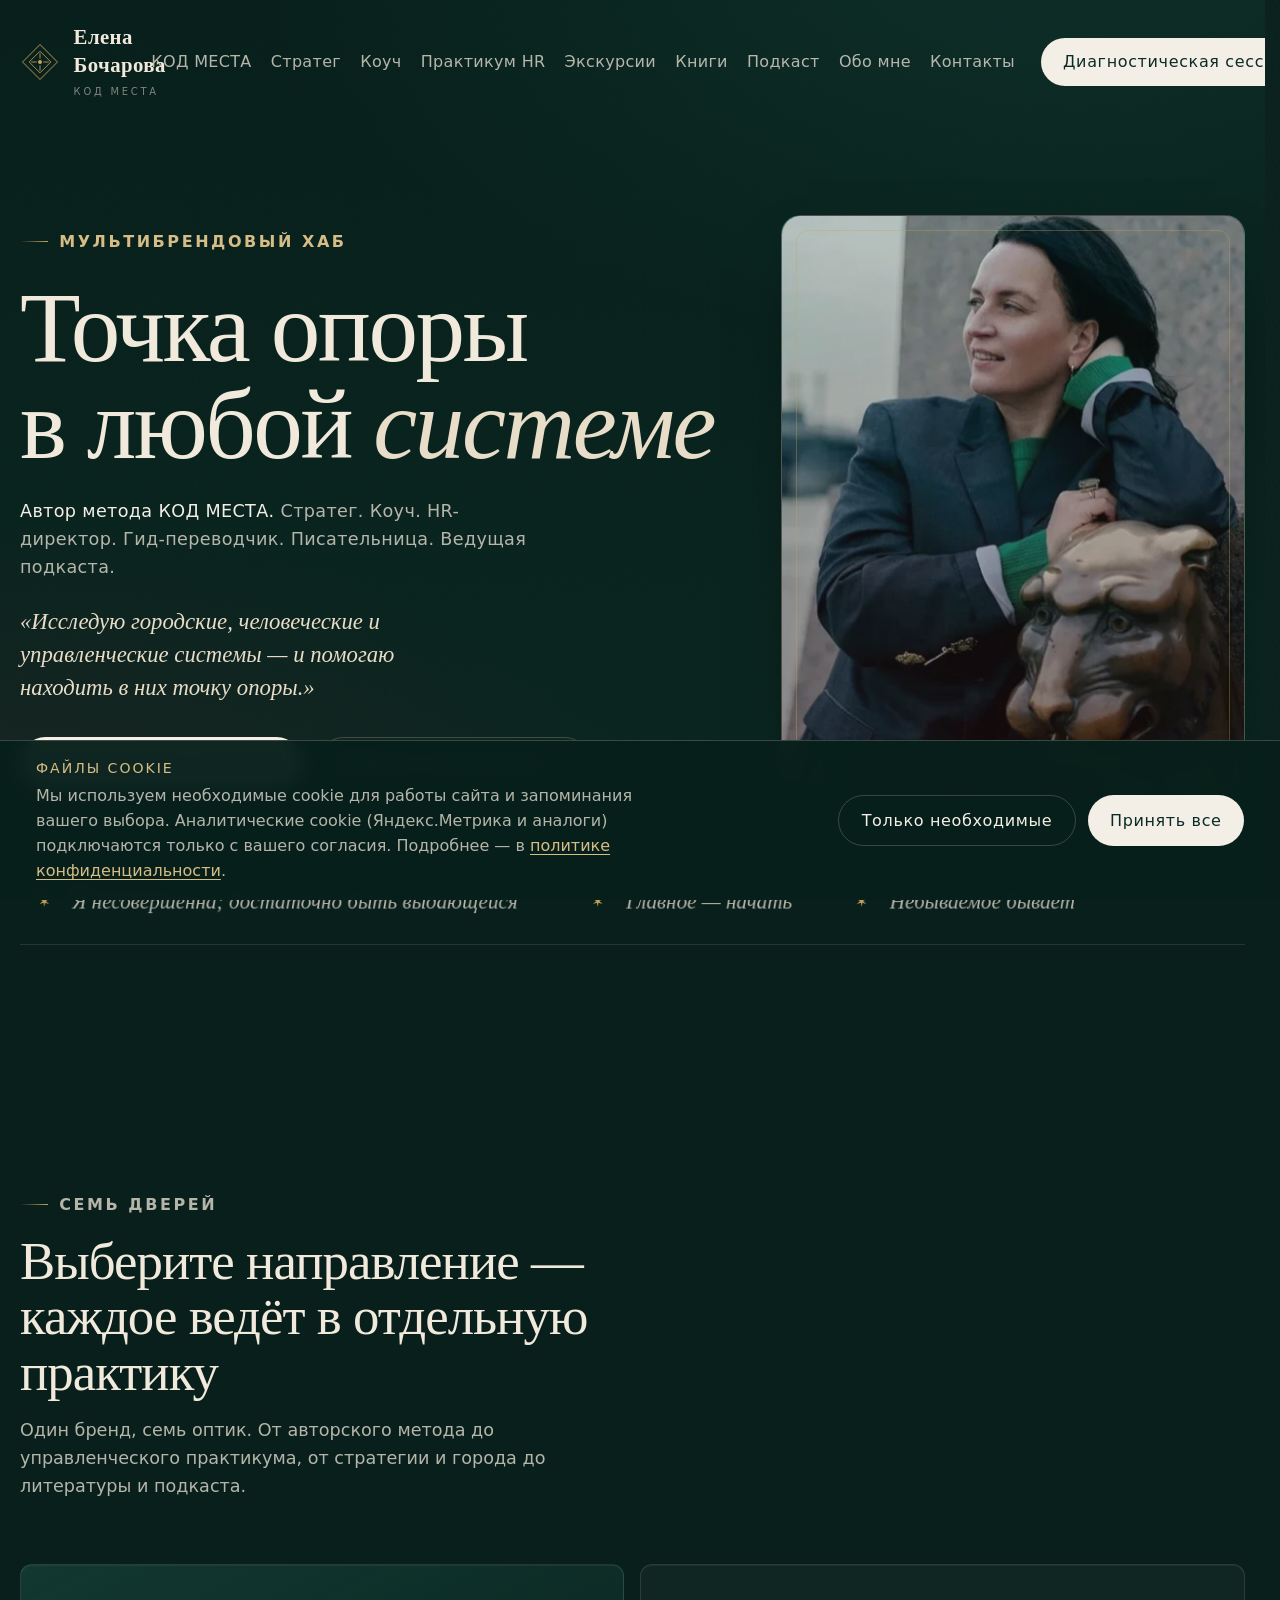
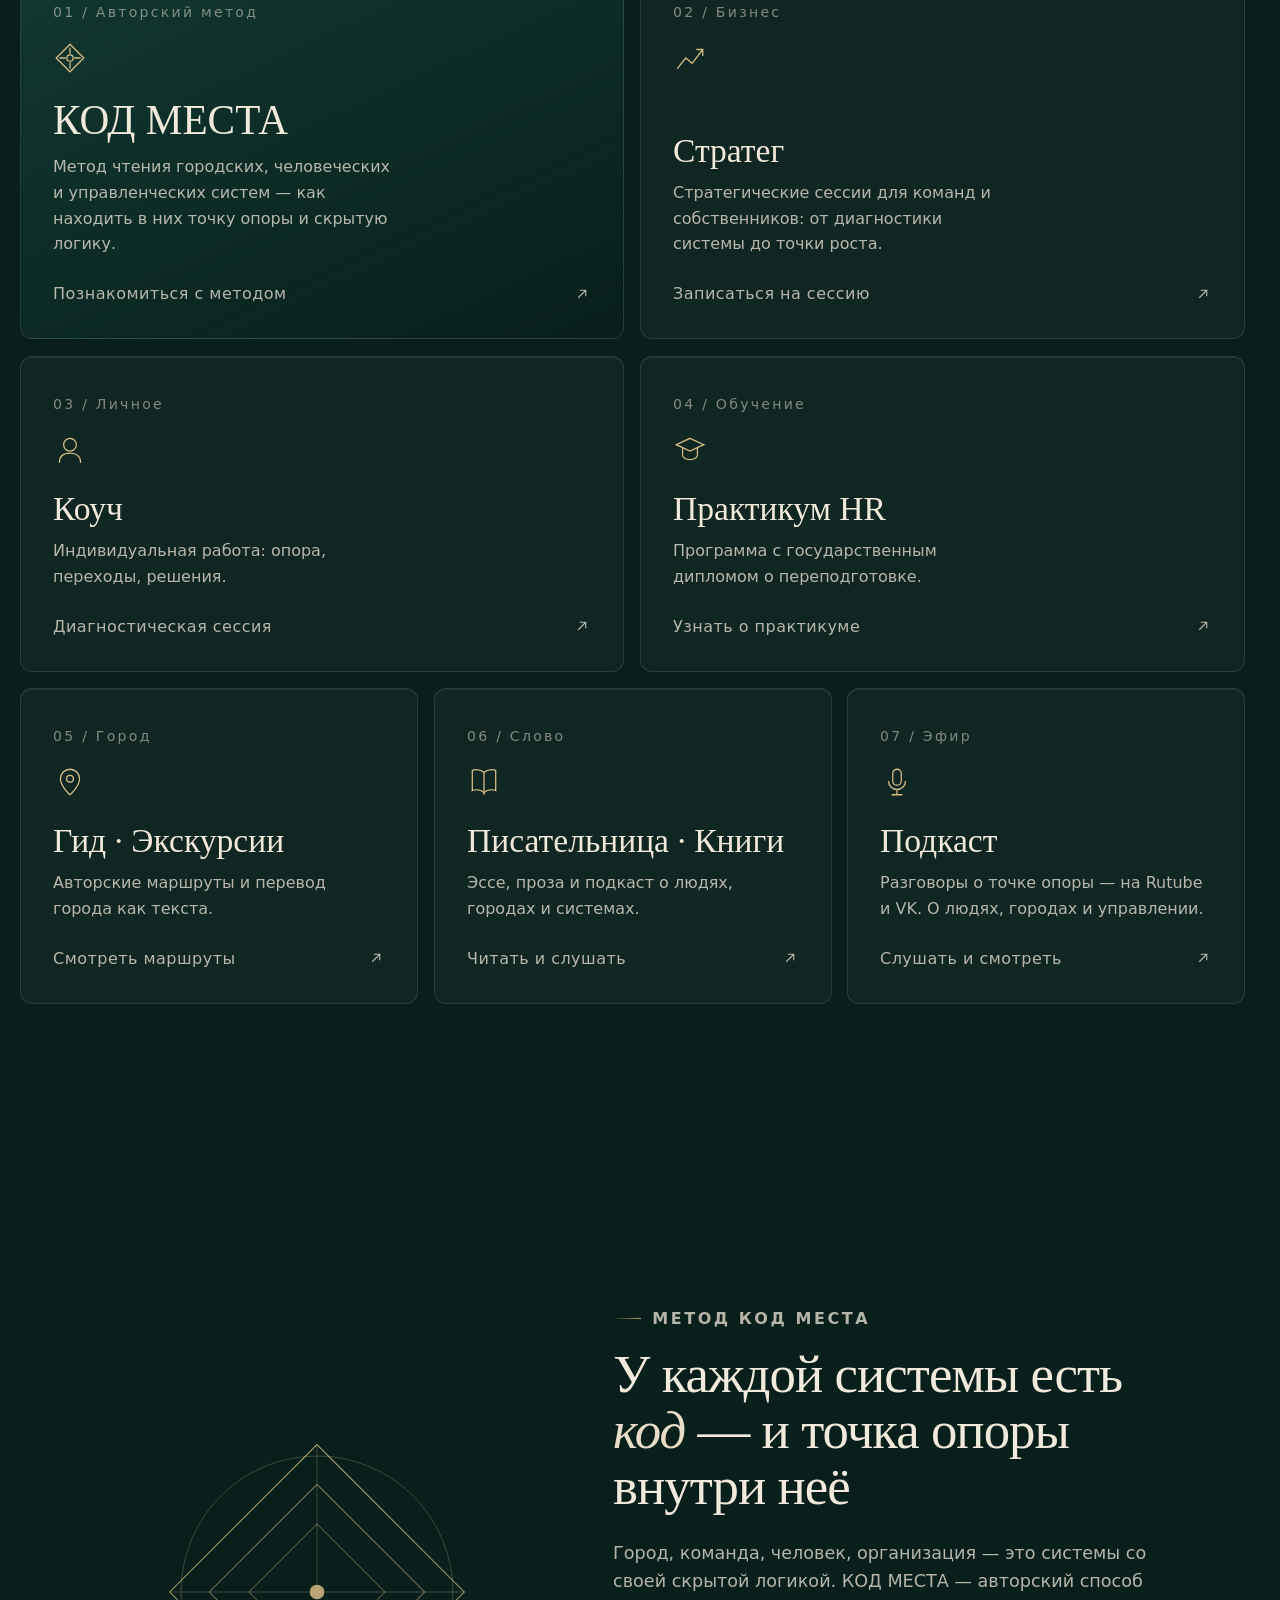
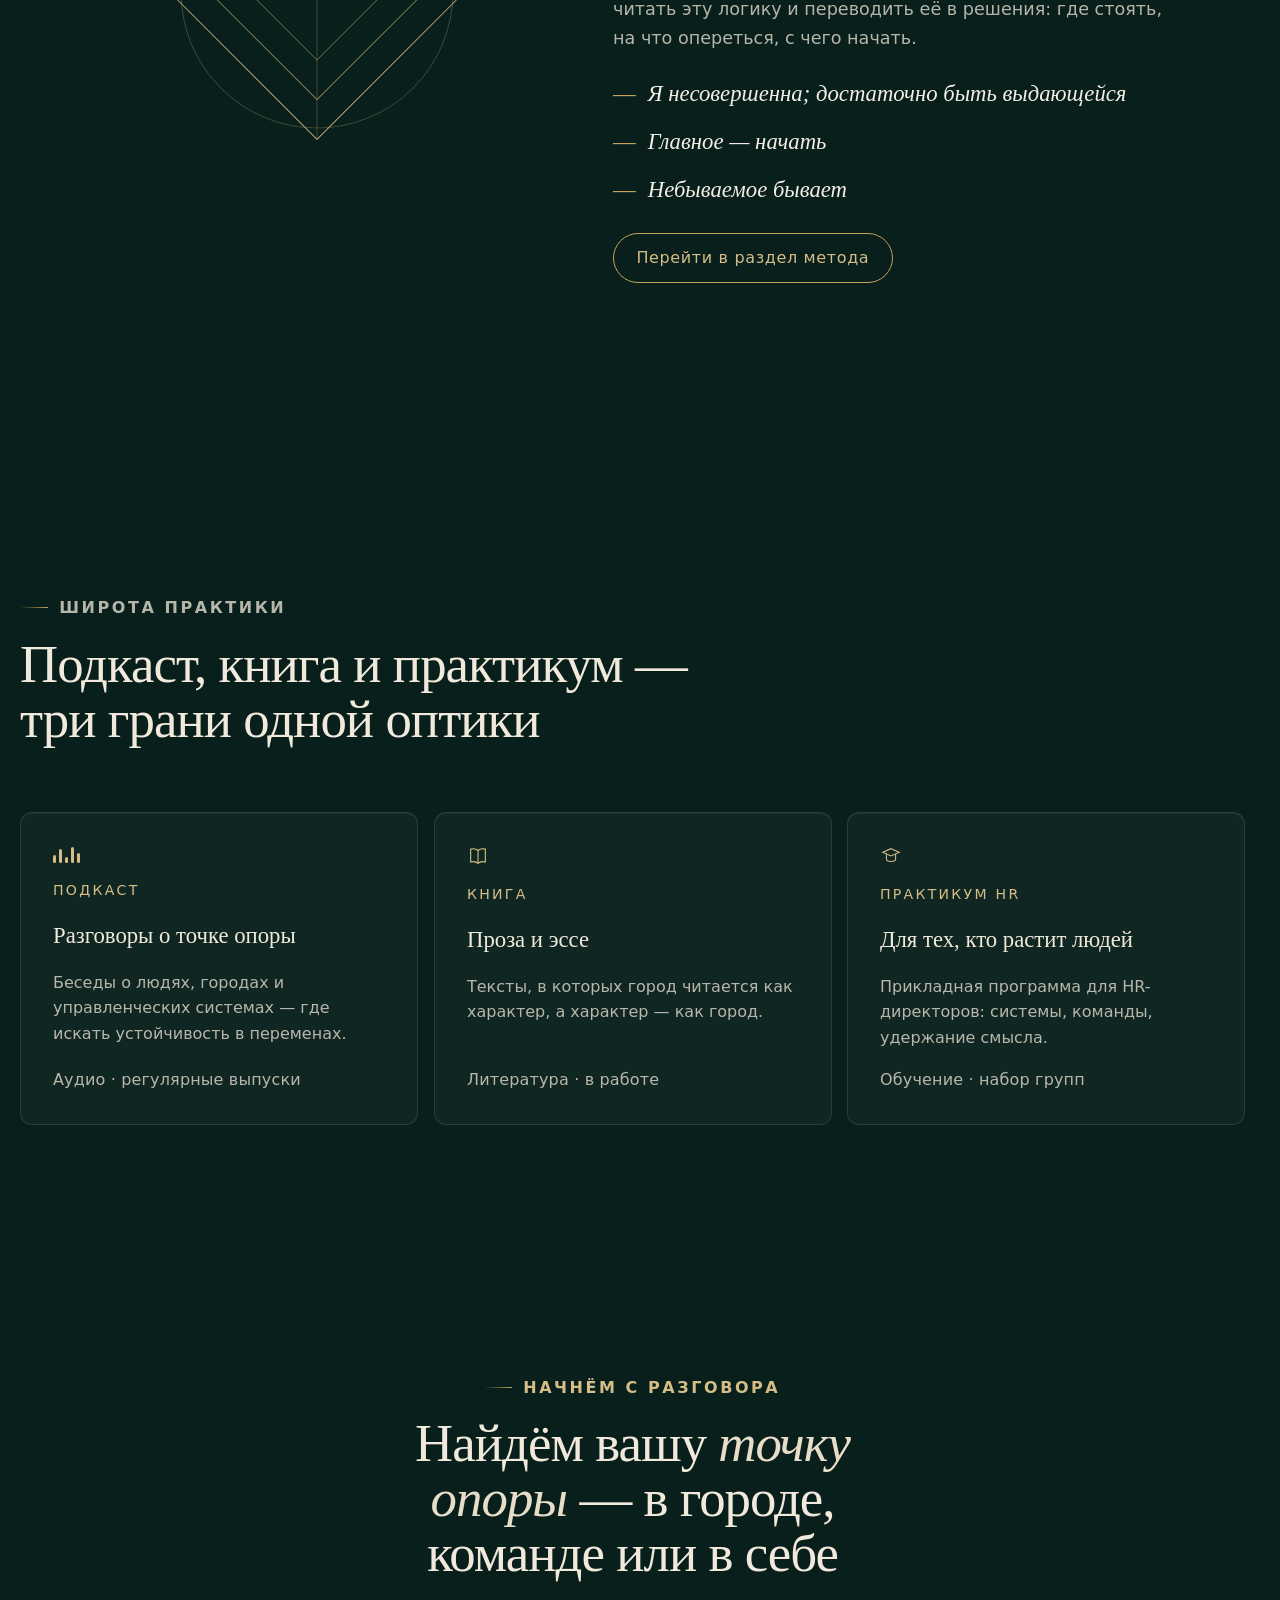
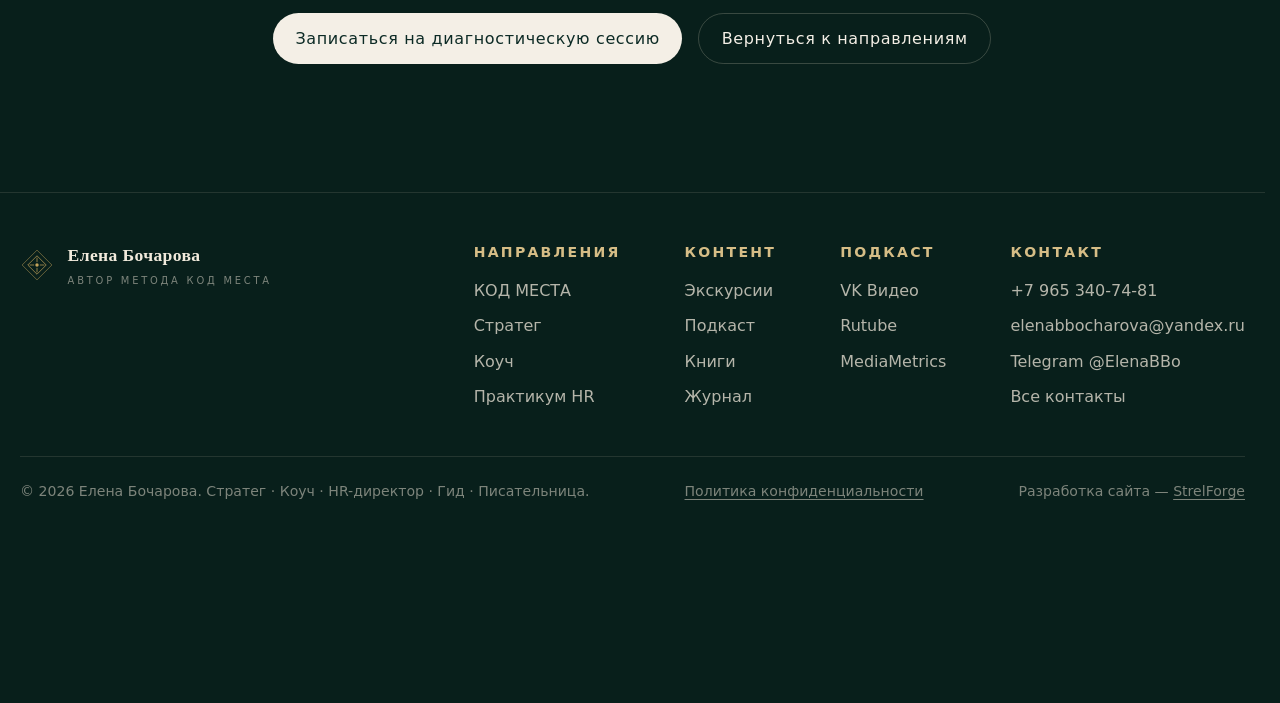
==== commit eccfeaff: "фикс кода" ====
--- a/index.html
+++ b/index.html
@@ -2,8 +2,7 @@
 <html lang="ru">
 <head>
   <meta charset="UTF-8" />
-  <style>html.pc-cover::before{content:"";position:fixed;inset:0;z-index:700;background:#081f1b}</style>
-  <script>try{if(sessionStorage.getItem('pc-transit')==='1')document.documentElement.classList.add('pc-cover')}catch(e){}</script>
+  <script src="assets/js/identity-invite-redirect.js"></script>
   <meta name="viewport" content="width=device-width, initial-scale=1.0" />
   <title>Елена Бочарова — Хаб направлений · КОД МЕСТА</title>
   <meta name="description" content="Елена Бочарова — автор метода КОД МЕСТА. Стратег, коуч, HR-директор, гид, писательница. Мультибрендовый хаб: метод, стратегия, коучинг, практикум HR, экскурсии, книги." />
@@ -25,14 +24,8 @@
   <meta name="twitter:image" content="https://example.com/assets/img/og-default.svg" />
   <link rel="alternate" hreflang="ru" href="https://example.com/" />
   <link rel="alternate" hreflang="x-default" href="https://example.com/" />
-<link rel="preconnect" href="https://api.fontshare.com" crossorigin />
-  <link rel="preconnect" href="https://fonts.googleapis.com" />
-  <link rel="preconnect" href="https://fonts.gstatic.com" crossorigin />
-  <link href="https://api.fontshare.com/v2/css?f[]=switzer@300,400,500,600&display=swap" rel="stylesheet" />
-  <link href="https://fonts.googleapis.com/css2?family=Cormorant+Garamond:ital,wght@0,400;0,500;0,600;1,400;1,500&family=Cormorant:ital,wght@0,400;0,500;1,400&display=swap" rel="stylesheet" />
-
   <link rel="stylesheet" href="assets/css/base.css" />
-  <link rel="stylesheet" href="assets/css/style.css" />
+  <link rel="stylesheet" href="assets/css/style.css?v=20260704" />
 
   <link rel="icon" href="data:image/svg+xml,%3Csvg xmlns='http://www.w3.org/2000/svg' viewBox='0 0 32 32'%3E%3Crect width='32' height='32' rx='6' fill='%23081f1b'/%3E%3Cpath d='M16 5 L27 16 L16 27 L5 16 Z' fill='none' stroke='%23c4a35a' stroke-width='1.4'/%3E%3Ccircle cx='16' cy='16' r='3' fill='%23c4a35a'/%3E%3C/svg%3E" />
 
--- a/assets/css/base.css
+++ b/assets/css/base.css
@@ -89,9 +89,9 @@
   --track-head:    -0.018em;  /* секционные h2 */
   --track-label:    0.16em;   /* мелкие капс-подписи: сдержанно, читаемо */
 
-  /* Fonts */
-  --font-display: 'Cormorant Garamond', 'Cormorant', Georgia, serif;
-  --font-body: 'Switzer', 'Inter', system-ui, sans-serif;
+  /* Fonts — системные, без внешних CDN (Fontshare/Google могут блокироваться в РФ) */
+  --font-display: Georgia, 'Times New Roman', serif;
+  --font-body: system-ui, -apple-system, 'Segoe UI', Roboto, sans-serif;
 
   --shadow-soft: 0 24px 60px -28px rgba(0,0,0,0.6);
   /* Возвышение карточек — внутренняя подсветка сверху + мягкая тень (Sequel) */
--- a/assets/css/style.css
+++ b/assets/css/style.css
@@ -469,6 +469,7 @@
 .funnel-grid {
   display: grid; grid-template-columns: minmax(0, 1fr) minmax(0, 1.05fr);
   gap: clamp(2rem, 4vw, 4rem); align-items: start;
+  width: 100%; max-width: 100%; min-width: 0;
 }
 .offer-highlight {
   border: 1px solid var(--border-strong); border-radius: var(--radius-lg);
@@ -498,6 +499,8 @@
 .panel--funnel,
 .panel--funnel .form,
 .panel--funnel .form--wide { max-width: 100%; }
+.panel .form,
+.panel .form--wide { max-width: 100%; min-width: 0; }
 .funnel-aside h3 {
   font-family: var(--font-display); font-weight: 500; font-size: var(--text-xl);
   margin-bottom: var(--space-6); letter-spacing: var(--track-head);
@@ -529,7 +532,59 @@
   margin-top: var(--space-4); font-size: var(--text-sm); color: var(--text-faint);
 }
 .funnel-alt a { color: var(--gold-soft); }
-.panel--funnel { padding: clamp(1.75rem, 3.5vw, 3rem); contain: paint; isolation: isolate; }
+.panel--funnel {
+  padding: clamp(1.75rem, 3.5vw, 3rem);
+  width: 100%;
+  max-width: 100%;
+  min-width: 0;
+  box-sizing: border-box;
+  /* contain:paint жёстко обрезает форму (правый/нижний край) — нельзя на блоке заявки */
+  contain: none !important;
+  isolation: auto;
+  overflow: visible;
+}
+/* Форма в воронке — без reveal-сдвига: иначе на планшете/десктопе режет правый край */
+.panel--funnel.reveal,
+.panel--funnel.reveal.in,
+.panel--funnel.reveal-right,
+.panel--funnel.reveal-left {
+  opacity: 1;
+  transform: none;
+  filter: none;
+  clip-path: none;
+  overflow: visible;
+  will-change: auto;
+}
+.funnel-grid,
+.section:has(.funnel-grid) {
+  overflow: visible;
+}
+/* Парные поля в воронке — всегда одна колонка (панель часто узкая) */
+.panel--funnel .form-row {
+  grid-template-columns: 1fr;
+}
+.panel--funnel .form,
+.panel--funnel .form--wide {
+  width: 100%;
+  max-width: 100%;
+  min-width: 0;
+}
+.panel--funnel .cselect-trigger {
+  height: auto;
+  min-height: 3.15em;
+  align-items: flex-start;
+  padding-block: 0.85em;
+  overflow: visible;
+}
+.panel--funnel .cselect-value {
+  display: block;
+  overflow: visible;
+  -webkit-line-clamp: unset;
+  -webkit-box-orient: unset;
+  white-space: normal;
+  word-break: break-word;
+  overflow-wrap: anywhere;
+}
 .panel--funnel .section-head { margin-bottom: var(--space-6); }
 .panel--funnel .section-head h2 { font-size: clamp(1.6rem, 1.2rem + 1.5vw, 2.2rem); }
 .panel--funnel .section-head p { font-size: var(--text-base); color: var(--text-soft); max-width: none; }
@@ -725,9 +780,9 @@
   .pod-photos { grid-template-columns: 1fr; }
 }
 
-@media (max-width: 900px) {
+@media (max-width: 1024px) {
   .funnel-grid { grid-template-columns: 1fr; }
-  /* На мобильных сначала форма, потом «как проходит заявка» */
+  /* На мобильных и планшете сначала форма, потом «как проходит заявка» */
   .funnel-grid > .panel--funnel { order: -1; }
   .funnel-aside { order: 1; }
   .panel--funnel .form--wide { grid-template-columns: 1fr; }
@@ -867,23 +922,64 @@
 details.faq-item > summary::-webkit-details-marker { display: none; }
 
 /* ---------------- Forms ---------------- */
-.form { display: grid; gap: var(--space-4); max-width: 620px; }
-.form--wide { max-width: 820px; grid-template-columns: 1fr 1fr; }
-.field { display: flex; flex-direction: column; gap: var(--space-2); }
+.form {
+  display: grid; gap: var(--space-4); max-width: 620px; min-width: 0;
+  position: relative; width: 100%;
+}
+.form .field,
+.form .form-row,
+.form .cselect { min-width: 0; max-width: 100%; }
+.form .cselect { position: relative; overflow: visible; z-index: 1; }
+.form .cselect.is-open { z-index: 80; }
+.form .cselect-trigger { min-width: 0; max-width: 100%; }
+.form--wide {
+  max-width: 820px; width: 100%;
+  grid-template-columns: 1fr;
+  min-width: 0;
+}
+.form-row {
+  display: grid; grid-template-columns: minmax(0, 1fr) minmax(0, 1fr);
+  gap: var(--space-4); min-width: 0; width: 100%;
+}
+.form-row > .field { min-width: 0; }
+/* Honeypot Netlify — вне потока сетки, не сдвигает «Имя» и «Телефон» */
+.form > .visually-hidden {
+  position: absolute !important; left: 0; top: 0;
+  width: 1px !important; height: 1px !important;
+  margin: 0 !important; padding: 0 !important;
+  overflow: hidden !important; clip: rect(0 0 0 0) !important;
+  pointer-events: none; z-index: -1;
+}
+.form > input[type="hidden"] { display: none; }
+.field { display: flex; flex-direction: column; gap: var(--space-2); min-width: 0; max-width: 100%; }
 .field--full { grid-column: 1 / -1; }
-.field label { font-size: var(--text-xs); letter-spacing: 0.14em; text-transform: uppercase; color: var(--text-faint); }
+.field label {
+  font-size: var(--text-xs); letter-spacing: 0.14em; text-transform: uppercase; color: var(--text-faint);
+  overflow-wrap: anywhere; line-height: 1.35;
+}
 .field label .req { color: var(--gold); }
 .field input, .field textarea, .field select {
-  width: 100%; background: var(--surface-2); color: var(--text);
+  width: 100%; max-width: 100%; min-width: 0; box-sizing: border-box;
+  background: var(--surface-2); color: var(--text);
   border: 1px solid var(--border); border-radius: var(--radius-sm);
   padding: 0.85em 1em; transition: border-color .3s var(--ease), background .3s var(--ease);
 }
 .field input:focus, .field textarea:focus, .field select:focus { border-color: var(--gold); background: var(--surface-3); outline: none; }
 .field input::placeholder, .field textarea::placeholder { color: var(--text-faint); }
-.field textarea { min-height: 120px; resize: vertical; }
+.field textarea {
+  min-height: 120px;
+  max-height: none;
+  resize: vertical;
+  overflow-x: hidden;
+  overflow-y: auto;
+  word-break: break-word;
+  overflow-wrap: anywhere;
+}
 .field select {
   appearance: none; -webkit-appearance: none;
   cursor: pointer; padding-right: 2.8em;
+  max-width: 100%; min-width: 0;
+  text-overflow: ellipsis;
   background-image: url("data:image/svg+xml,%3Csvg xmlns='http://www.w3.org/2000/svg' viewBox='0 0 24 24' fill='none' stroke='%23d6bd86' stroke-width='1.6'%3E%3Cpath d='M6 9l6 6 6-6'/%3E%3C/svg%3E");
   background-repeat: no-repeat; background-position: right 1em center; background-size: 18px;
 }
@@ -909,13 +1005,28 @@
    с тёплой изумрудной подсветкой вместо «дешёвого» синего.
    Без JS остаётся рабочий нативный select (см. правила выше).
    ============================================================ */
-.cselect { position: relative; }
+.cselect { position: relative; min-width: 0; width: 100%; }
 .cselect.is-enhanced > select {
-  position: absolute; width: 1px; height: 1px; padding: 0; margin: -1px;
-  border: 0; clip: rect(0 0 0 0); overflow: hidden; pointer-events: none;
+  position: absolute !important;
+  left: 0 !important;
+  top: 0 !important;
+  width: 1px !important;
+  height: 1px !important;
+  min-width: 0 !important;
+  max-width: 0 !important;
+  padding: 0 !important;
+  margin: 0 !important;
+  border: 0 !important;
+  opacity: 0 !important;
+  overflow: hidden !important;
+  clip: rect(0 0 0 0) !important;
+  clip-path: inset(50%) !important;
+  white-space: nowrap !important;
+  pointer-events: none !important;
 }
 .cselect-trigger {
-  width: 100%; text-align: left; cursor: pointer; display: block;
+  width: 100%; min-width: 0; max-width: 100%; text-align: left; cursor: pointer;
+  display: flex; align-items: center; overflow: hidden;
   background: var(--surface-2); color: var(--text);
   border: 1px solid var(--border); border-radius: var(--radius-sm);
   padding: 0.85em 2.8em 0.85em 1em;
@@ -928,10 +1039,15 @@
   border-color: var(--gold); background-color: var(--surface-3);
   background-image: url("data:image/svg+xml,%3Csvg xmlns='http://www.w3.org/2000/svg' viewBox='0 0 24 24' fill='none' stroke='%23d6bd86' stroke-width='1.6'%3E%3Cpath d='M18 15l-6-6-6 6'/%3E%3C/svg%3E");
 }
-.cselect-value { display: block; overflow: hidden; text-overflow: ellipsis; white-space: nowrap; }
+.cselect-value {
+  flex: 1; min-width: 0;
+  display: -webkit-box; -webkit-box-orient: vertical; -webkit-line-clamp: 2;
+  overflow: hidden; line-height: 1.35;
+}
+.form .cselect-trigger { align-items: center; min-height: 3.15em; }
 .cselect-value.is-placeholder { color: var(--text-faint); }
 .cselect-list {
-  position: absolute; z-index: 60; top: calc(100% + 6px); left: 0; right: 0;
+  position: absolute; z-index: 200; top: calc(100% + 6px); left: 0; right: 0;
   margin: 0; padding: 6px; list-style: none;
   background: #0c2a25; border: 1px solid var(--border-strong); border-radius: var(--radius-sm);
   box-shadow: 0 18px 50px rgba(0,0,0,.5);
@@ -943,6 +1059,7 @@
 .cselect-opt {
   padding: 0.62em 0.85em; border-radius: calc(var(--radius-sm) - 2px);
   color: var(--ivory); cursor: pointer; font-size: var(--text-sm); line-height: 1.4;
+  overflow-wrap: anywhere;
   transition: background .18s var(--ease), color .18s var(--ease);
 }
 .cselect-opt:hover,
@@ -1029,6 +1146,21 @@
 .form-status { font-size: var(--text-sm); min-height: 1.4em; }
 .form-status.is-ok { color: var(--gold-soft); }
 .form-status.is-err { color: #e7a3a3; }
+/* Длинные подписи кнопок в воронках — перенос, иначе nowrap режет текст справа */
+.panel--funnel .form .btn {
+  width: 100%;
+  max-width: 100%;
+  white-space: normal;
+  text-wrap: balance;
+  justify-content: center;
+  text-align: center;
+  line-height: 1.35;
+  overflow: visible;
+}
+.panel--funnel .form .btn-primary,
+.panel--funnel .form .btn-gold {
+  overflow: visible;
+}
 
 /* ---------------- Closing CTA ---------------- */
 .closer {
@@ -1210,7 +1342,7 @@
   filter: none !important; clip-path: none !important;
 }
 .reveal {
-  opacity: 0; transform: translateY(30px);
+  opacity: 1; transform: none;
   transition: opacity .9s var(--ease), transform 1.05s var(--ease),
               filter .9s var(--ease), clip-path 1.05s var(--ease);
   will-change: opacity, transform;
@@ -1238,8 +1370,8 @@
 .reveal-blur  { filter: blur(14px); transform: translateY(20px); }
 
 /* Кинематографичная «шторка» для крупных заголовков */
-.reveal-mask  { opacity: 1; transform: none; clip-path: inset(0 0 110% 0); }
-.reveal-mask.in { clip-path: inset(0 0 -14% 0); }
+.reveal-mask  { opacity: 1; transform: none; clip-path: none; }
+.reveal-mask.in { clip-path: none; }
 
 @media (prefers-reduced-motion: reduce) {
   .reveal, .reveal-left, .reveal-right, .reveal-down,
@@ -1489,11 +1621,36 @@
   .door--sm { grid-column: span 2; }
   .proof, .feature-grid, .feature-grid--2 { grid-template-columns: 1fr; }
 }
+@media (max-width: 900px) {
+  .form-row { grid-template-columns: 1fr; }
+}
 @media (max-width: 760px) {
   .doors { grid-template-columns: 1fr; }
   .door--lg, .door--md, .door--sm { grid-column: span 1; min-height: 200px; }
   .motto-strip { gap: var(--space-6); }
+  /* Отступы через padding + safe-area — надёжнее min(100% - 2.5rem) на iOS */
+  .wrap,
+  .wrap--narrow {
+    width: 100%;
+    max-width: 100%;
+    margin-inline: 0;
+    padding-left: max(1.25rem, env(safe-area-inset-left, 0px));
+    padding-right: max(1.25rem, env(safe-area-inset-right, 0px));
+    box-sizing: border-box;
+  }
   .form--wide { grid-template-columns: 1fr; }
+  .form-row { grid-template-columns: 1fr; }
+  .form .btn {
+    white-space: normal;
+    width: 100%;
+    max-width: 100%;
+    justify-content: center;
+    text-align: center;
+    line-height: 1.35;
+    overflow: visible;
+  }
+  .form .btn-primary,
+  .form .btn-gold { overflow: visible; }
   .step { grid-template-columns: 1fr; gap: var(--space-3); }
   /* Горизонтальный сдвиг reveal на узких экранах даёт боковой скролл */
   .reveal-left, .reveal-right { transform: translateY(28px) scale(0.985); }
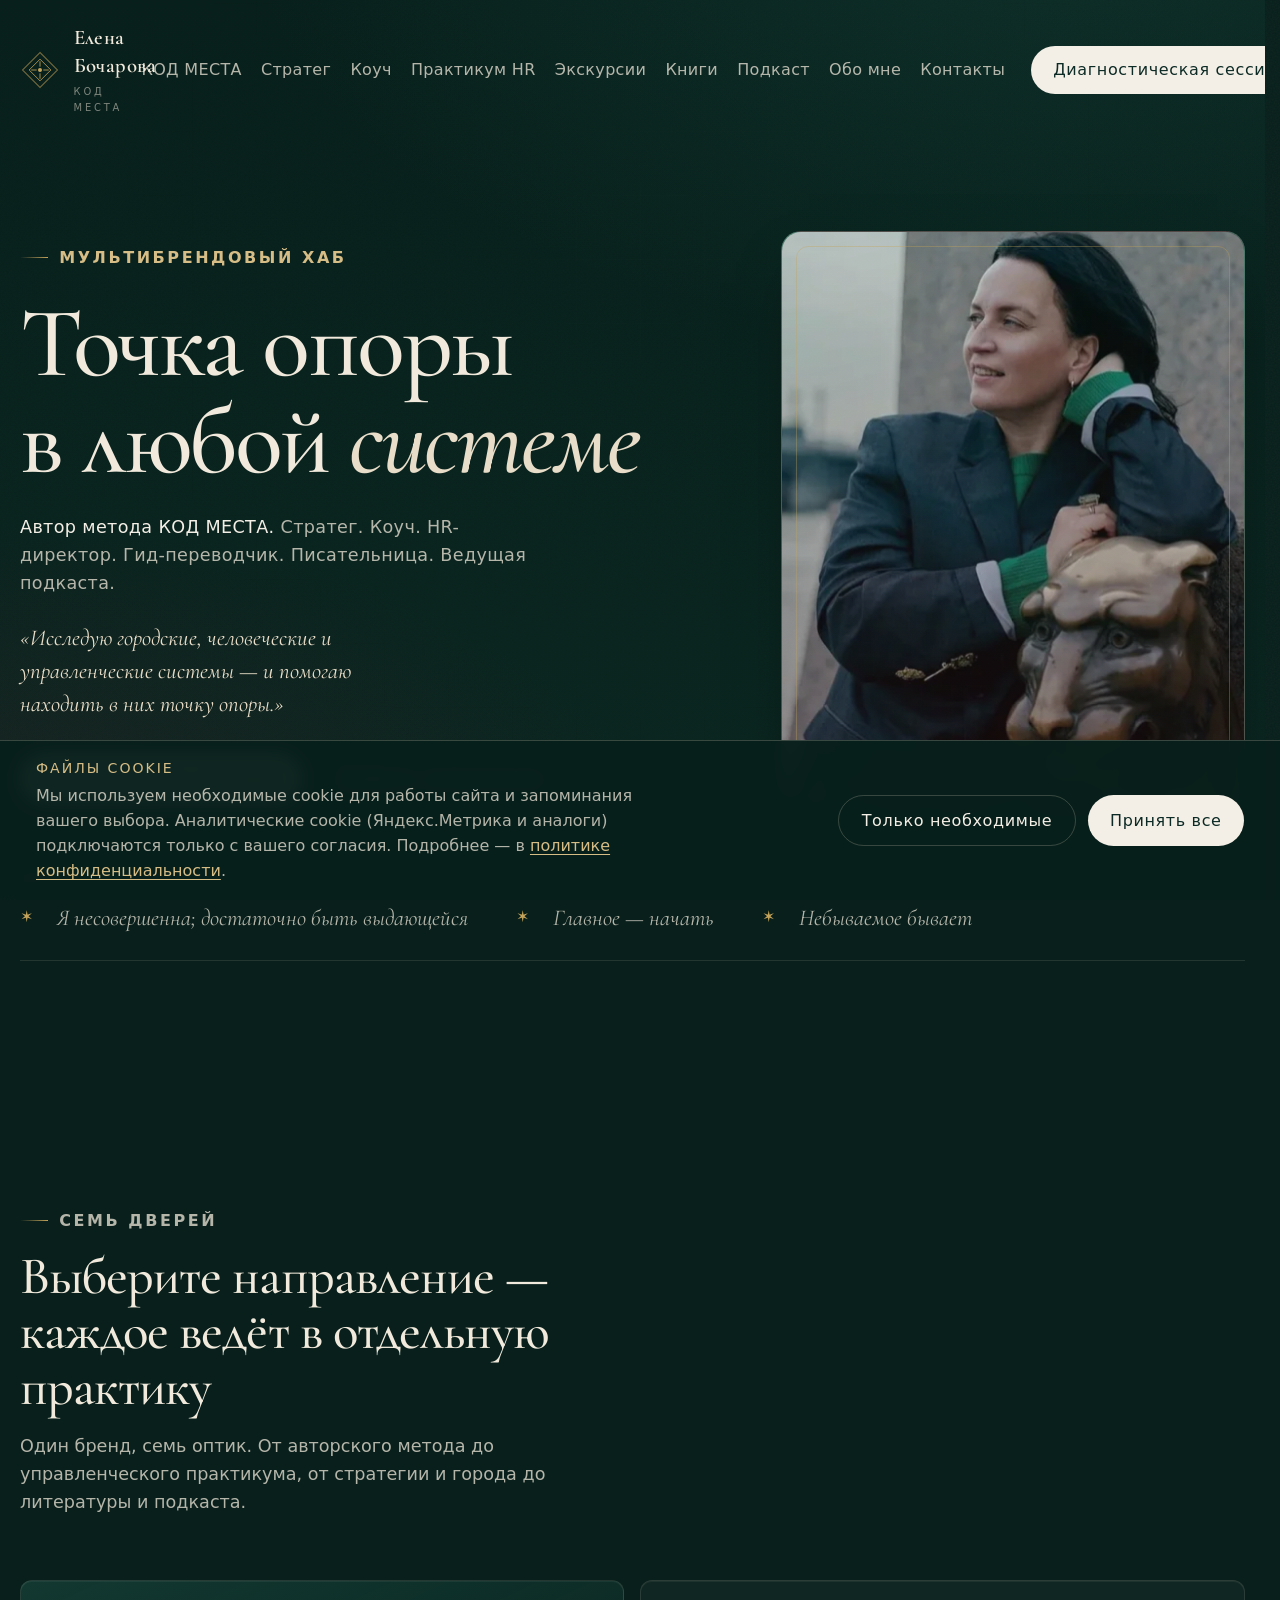
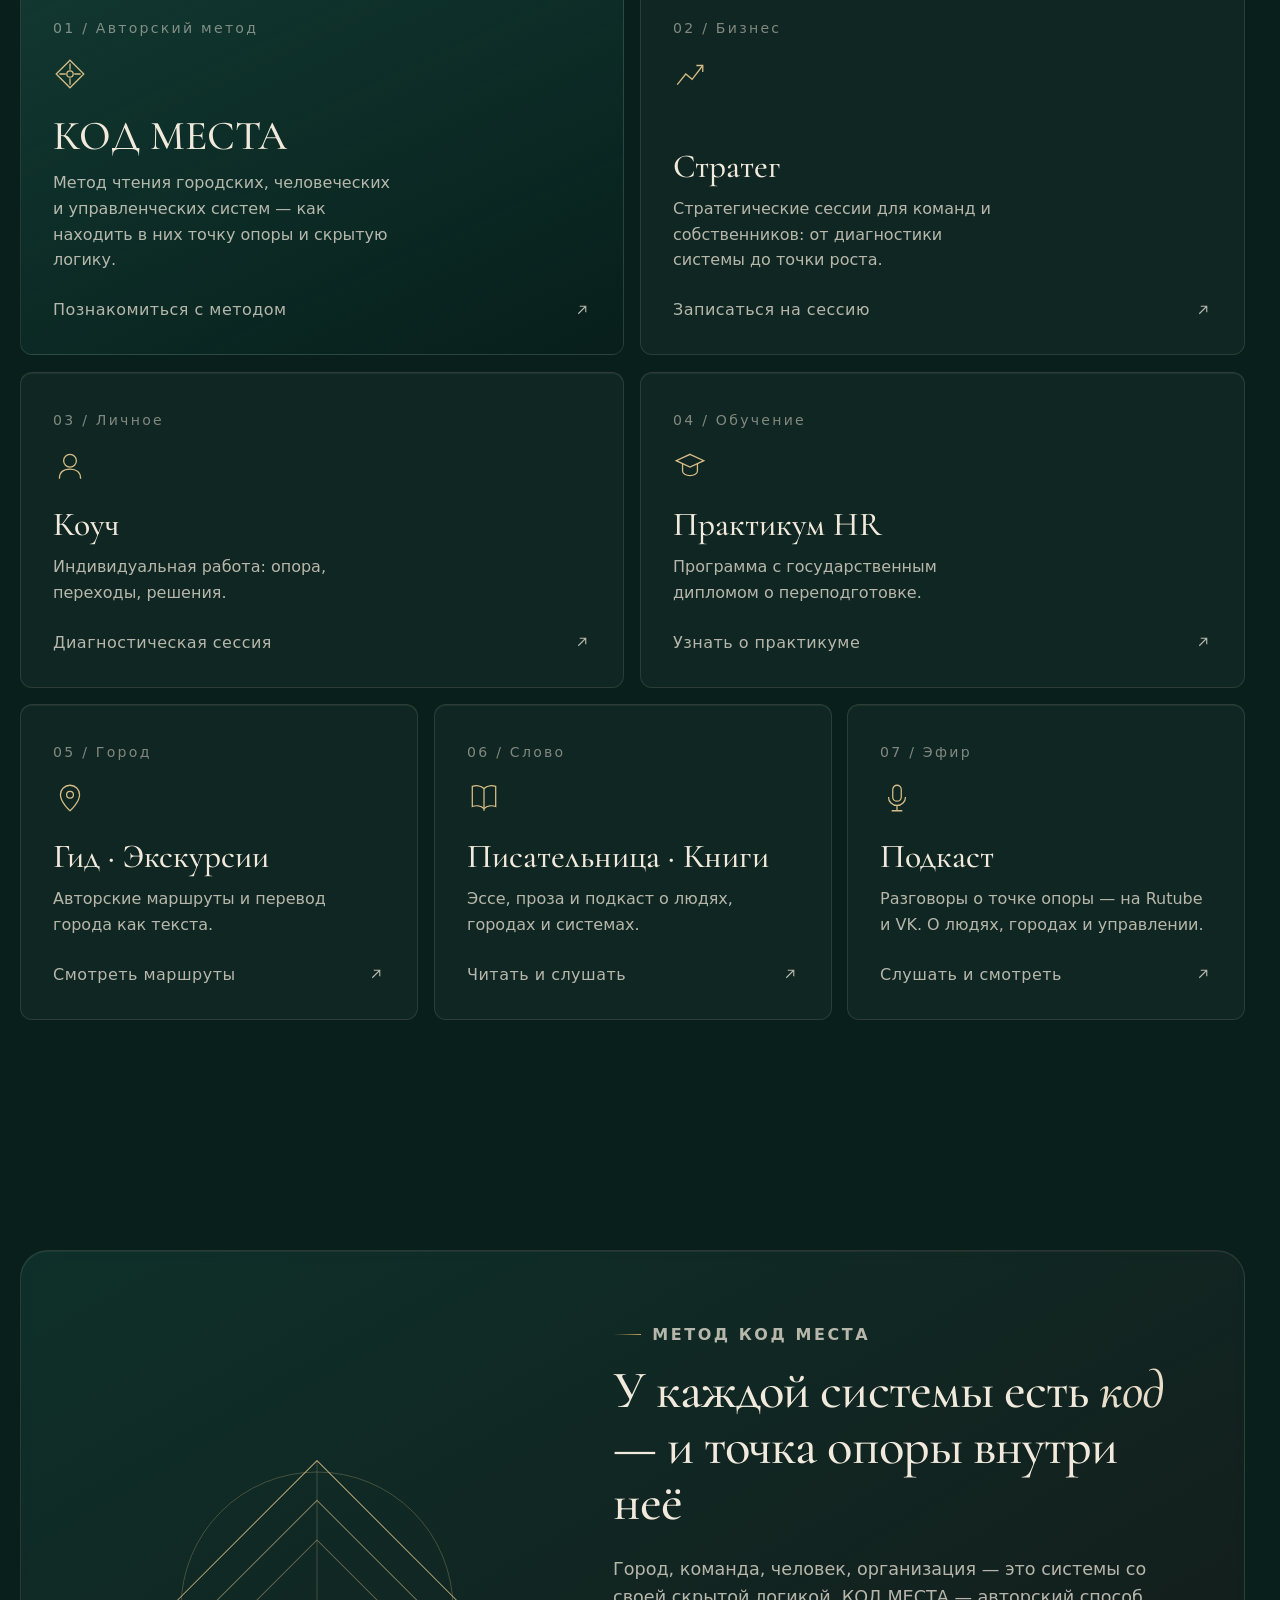
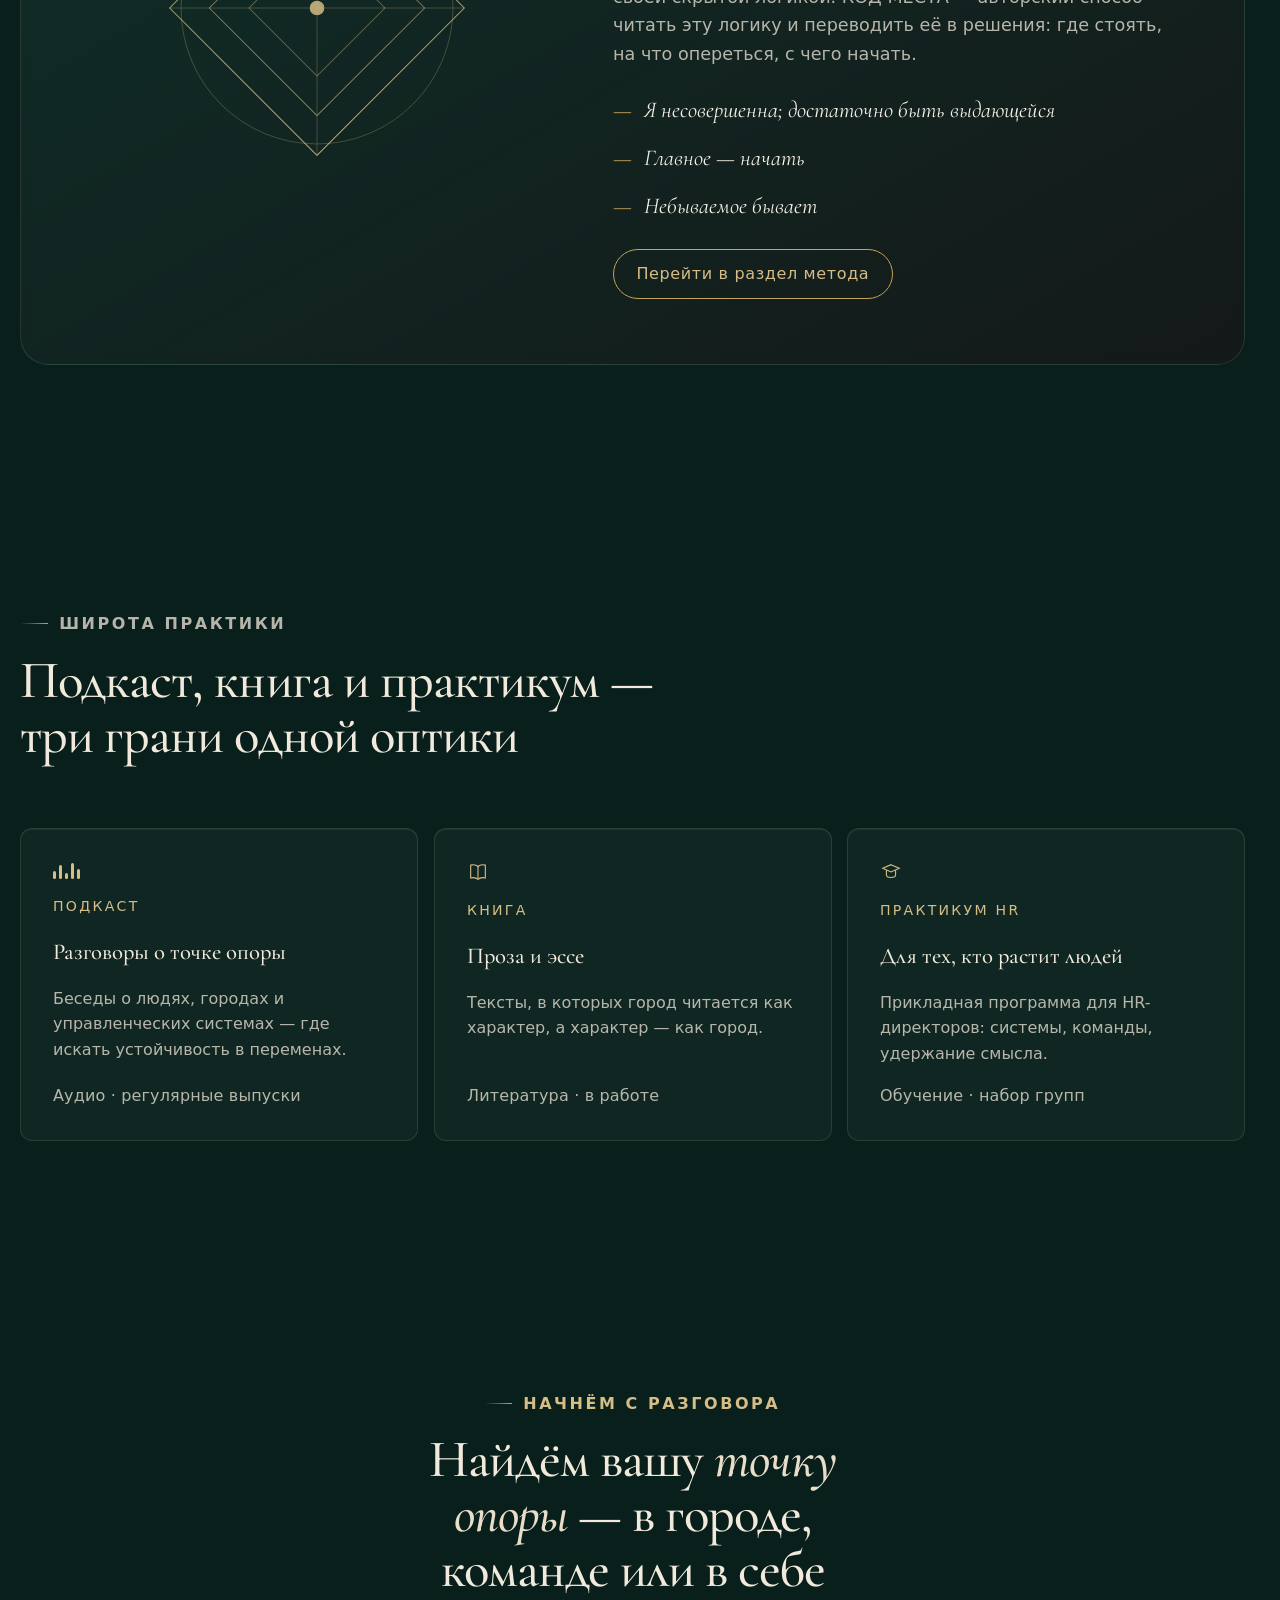
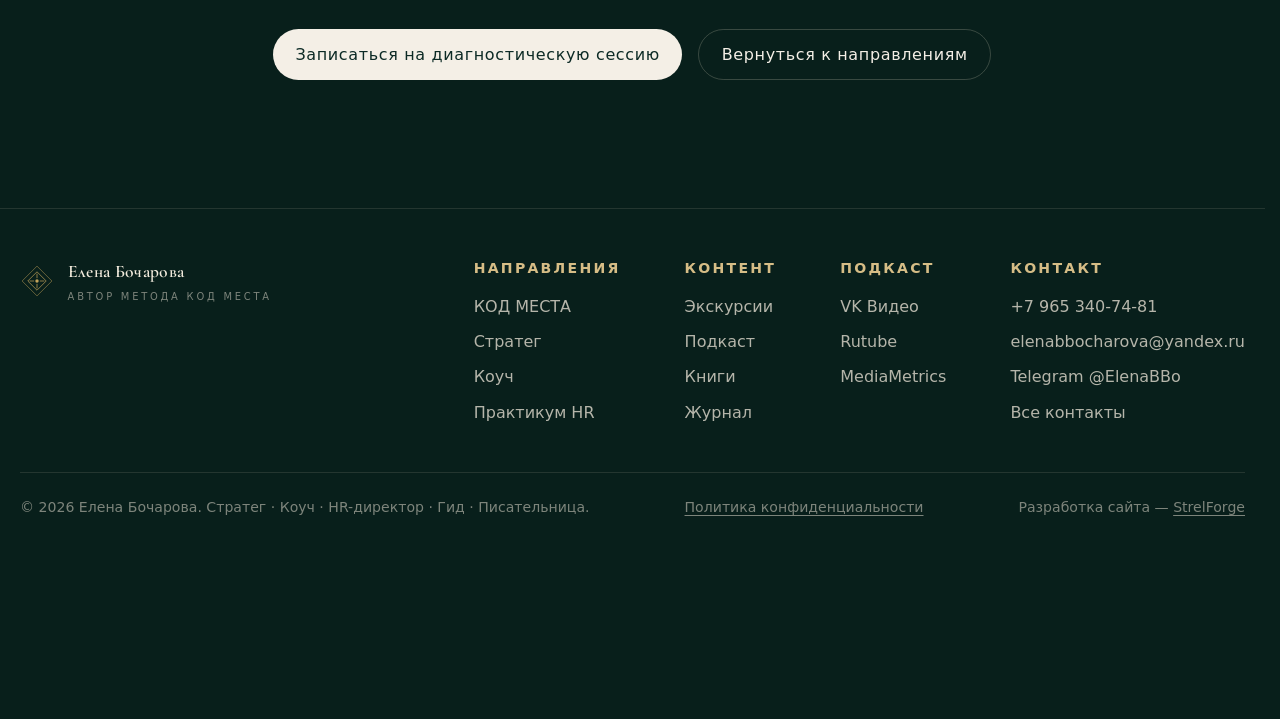
==== commit 1ad0c003: "правки" ====
--- a/index.html
+++ b/index.html
@@ -3,15 +3,17 @@
 <head>
   <meta charset="UTF-8" />
   <script src="assets/js/identity-invite-redirect.js"></script>
+  <style>html.pc-cover::before{content:"";position:fixed;inset:0;z-index:700;background:#081f1b}</style>
+  <script>try{if(sessionStorage.getItem('pc-transit')==='1')document.documentElement.classList.add('pc-cover')}catch(e){}</script>
   <meta name="viewport" content="width=device-width, initial-scale=1.0" />
   <title>Елена Бочарова — Хаб направлений · КОД МЕСТА</title>
   <meta name="description" content="Елена Бочарова — автор метода КОД МЕСТА. Стратег, коуч, HR-директор, гид, писательница. Мультибрендовый хаб: метод, стратегия, коучинг, практикум HR, экскурсии, книги." />
-  <link rel="canonical" href="https://example.com/" />
+  <link rel="canonical" href="https://elenabbocharova.ru/" />
   <meta property="og:title" content="Елена Бочарова — Хаб направлений" />
   <meta property="og:description" content="Исследую городские, человеческие и управленческие системы — и помогаю находить в них точку опоры." />
   <meta property="og:type" content="website" />
-  <meta property="og:url" content="https://example.com/" />
-  <meta property="og:image" content="https://example.com/assets/img/og-default.svg" />
+  <meta property="og:url" content="https://elenabbocharova.ru/" />
+  <meta property="og:image" content="https://elenabbocharova.ru/assets/img/og-default.svg" />
   <meta name="twitter:card" content="summary_large_image" />
 
     <meta name="robots" content="index, follow" />
@@ -21,11 +23,16 @@
   <meta property="og:site_name" content="Елена Бочарова · КОД МЕСТА" />
   <meta name="twitter:title" content="Елена Бочарова — Хаб направлений" />
   <meta name="twitter:description" content="Исследую городские, человеческие и управленческие системы — и помогаю находить в них точку опоры." />
-  <meta name="twitter:image" content="https://example.com/assets/img/og-default.svg" />
-  <link rel="alternate" hreflang="ru" href="https://example.com/" />
-  <link rel="alternate" hreflang="x-default" href="https://example.com/" />
+  <meta name="twitter:image" content="https://elenabbocharova.ru/assets/img/og-default.svg" />
+  <link rel="alternate" hreflang="ru" href="https://elenabbocharova.ru/" />
+  <link rel="alternate" hreflang="x-default" href="https://elenabbocharova.ru/" />
+<link rel="preconnect" href="https://api.fontshare.com" crossorigin />
+  <link rel="preconnect" href="https://fonts.googleapis.com" />
+  <link rel="preconnect" href="https://fonts.gstatic.com" crossorigin />
+  <link href="https://api.fontshare.com/v2/css?f[]=switzer@300,400,500,600&display=swap" rel="stylesheet" />
+  <link href="https://fonts.googleapis.com/css2?family=Cormorant+Garamond:ital,wght@0,400;0,500;0,600;1,400;1,500&family=Cormorant:ital,wght@0,400;0,500;1,400&display=swap" rel="stylesheet" />
   <link rel="stylesheet" href="assets/css/base.css" />
-  <link rel="stylesheet" href="assets/css/style.css?v=20260704" />
+  <link rel="stylesheet" href="assets/css/style.css?v=20260706" />
 
   <link rel="icon" href="data:image/svg+xml,%3Csvg xmlns='http://www.w3.org/2000/svg' viewBox='0 0 32 32'%3E%3Crect width='32' height='32' rx='6' fill='%23081f1b'/%3E%3Cpath d='M16 5 L27 16 L16 27 L5 16 Z' fill='none' stroke='%23c4a35a' stroke-width='1.4'/%3E%3Ccircle cx='16' cy='16' r='3' fill='%23c4a35a'/%3E%3C/svg%3E" />
 
@@ -36,7 +43,7 @@
     "name": "Елена Бочарова",
     "jobTitle": ["Стратег", "Коуч", "HR-директор", "Гид-переводчик", "Писательница"],
     "description": "Автор метода КОД МЕСТА. Исследует городские, человеческие и управленческие системы.",
-    "url": "https://example.com/"
+    "url": "https://elenabbocharova.ru/"
   }
   </script>
 
@@ -45,7 +52,7 @@
     "@context": "https://schema.org",
     "@type": "WebSite",
     "name": "Елена Бочарова · КОД МЕСТА",
-    "url": "https://example.com/",
+    "url": "https://elenabbocharova.ru/",
     "description": "Официальный сайт Елены Бочаровой — автор метода КОД МЕСТА. Стратегия, коучинг, HR, экскурсии, книги, журнал.",
     "inLanguage": "ru-RU",
     "publisher": { "@type": "Person", "name": "Елена Бочарова" }
--- a/assets/css/base.css
+++ b/assets/css/base.css
@@ -89,9 +89,9 @@
   --track-head:    -0.018em;  /* секционные h2 */
   --track-label:    0.16em;   /* мелкие капс-подписи: сдержанно, читаемо */
 
-  /* Fonts — системные, без внешних CDN (Fontshare/Google могут блокироваться в РФ) */
-  --font-display: Georgia, 'Times New Roman', serif;
-  --font-body: system-ui, -apple-system, 'Segoe UI', Roboto, sans-serif;
+  /* Fonts — Cormorant + Switzer; грузятся неблокирующе в HTML */
+  --font-display: 'Cormorant Garamond', 'Cormorant', Georgia, serif;
+  --font-body: 'Switzer', system-ui, -apple-system, 'Segoe UI', sans-serif;
 
   --shadow-soft: 0 24px 60px -28px rgba(0,0,0,0.6);
   /* Возвышение карточек — внутренняя подсветка сверху + мягкая тень (Sequel) */
--- a/assets/css/style.css
+++ b/assets/css/style.css
@@ -1342,7 +1342,7 @@
   filter: none !important; clip-path: none !important;
 }
 .reveal {
-  opacity: 1; transform: none;
+  opacity: 0; transform: translateY(30px);
   transition: opacity .9s var(--ease), transform 1.05s var(--ease),
               filter .9s var(--ease), clip-path 1.05s var(--ease);
   will-change: opacity, transform;
@@ -1370,8 +1370,8 @@
 .reveal-blur  { filter: blur(14px); transform: translateY(20px); }
 
 /* Кинематографичная «шторка» для крупных заголовков */
-.reveal-mask  { opacity: 1; transform: none; clip-path: none; }
-.reveal-mask.in { clip-path: none; }
+.reveal-mask  { opacity: 1; transform: none; clip-path: inset(0 0 110% 0); }
+.reveal-mask.in { clip-path: inset(0 0 -14% 0); }
 
 @media (prefers-reduced-motion: reduce) {
   .reveal, .reveal-left, .reveal-right, .reveal-down,
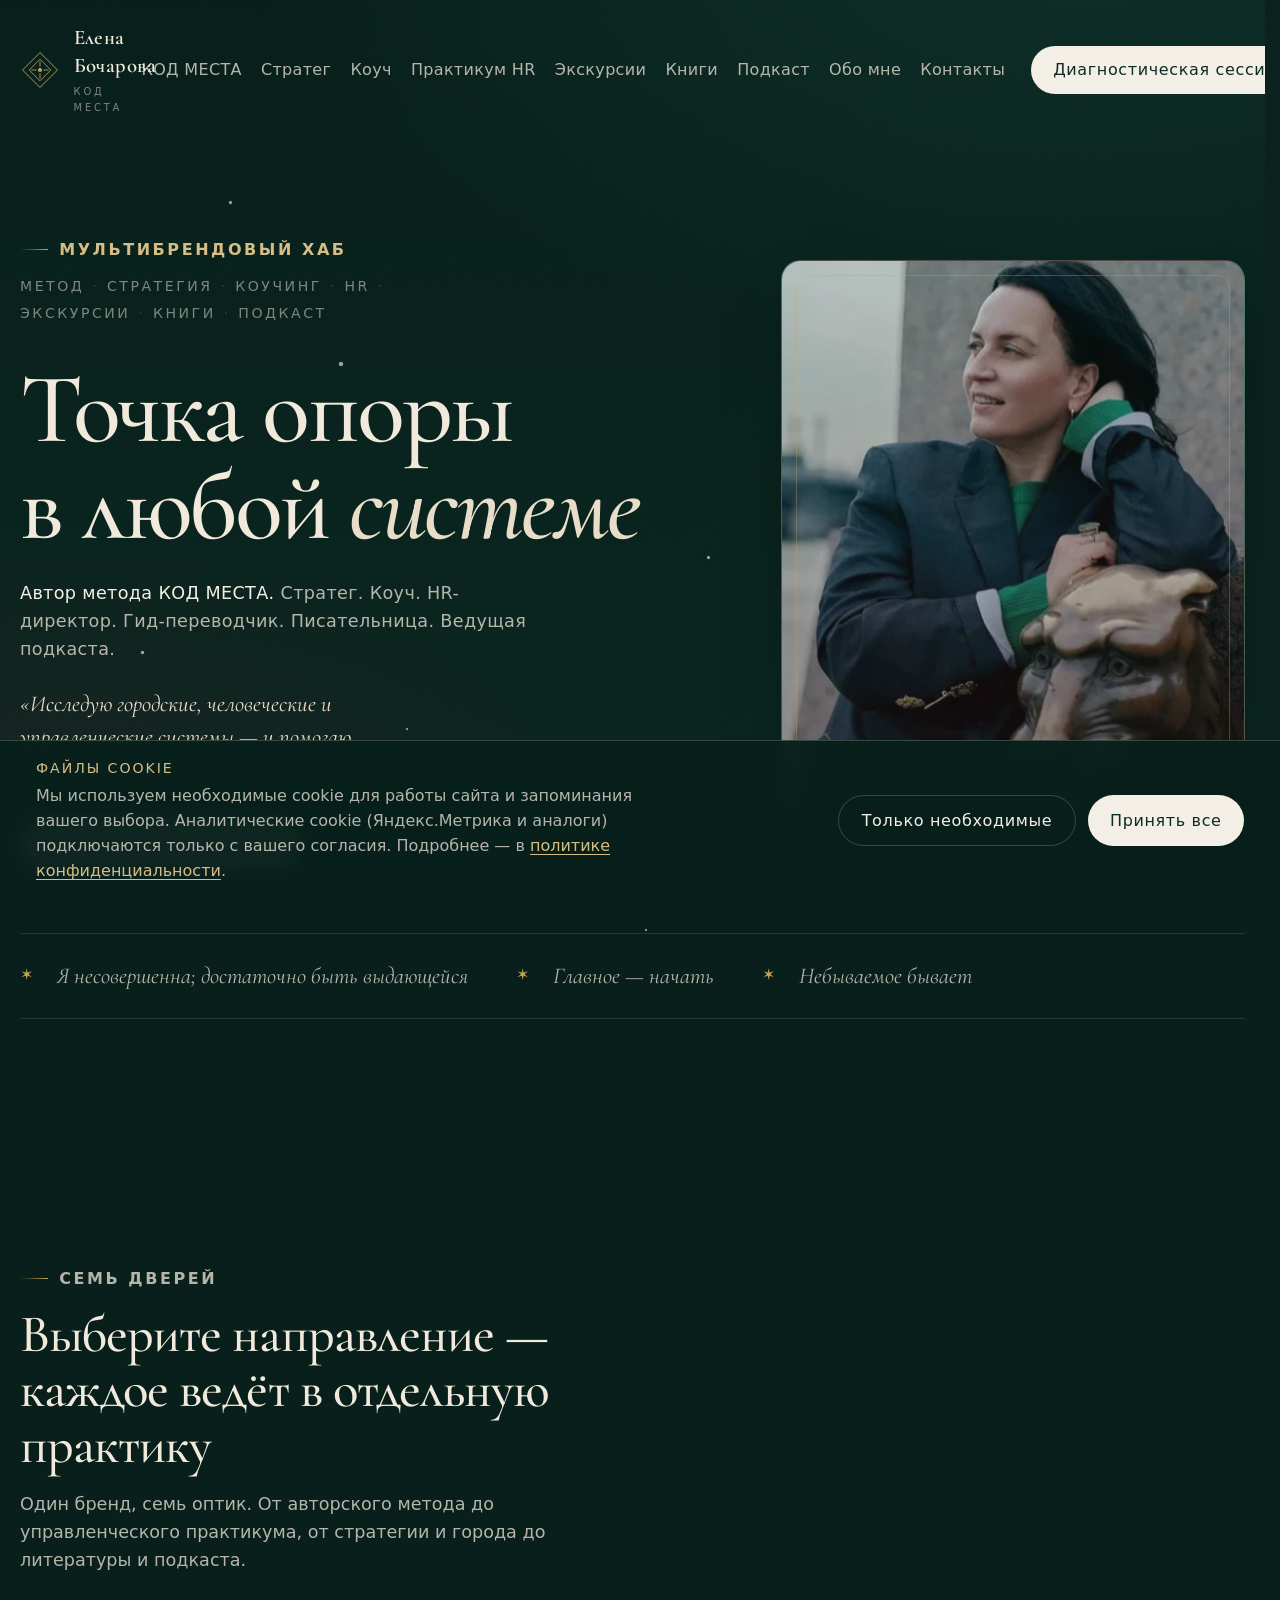
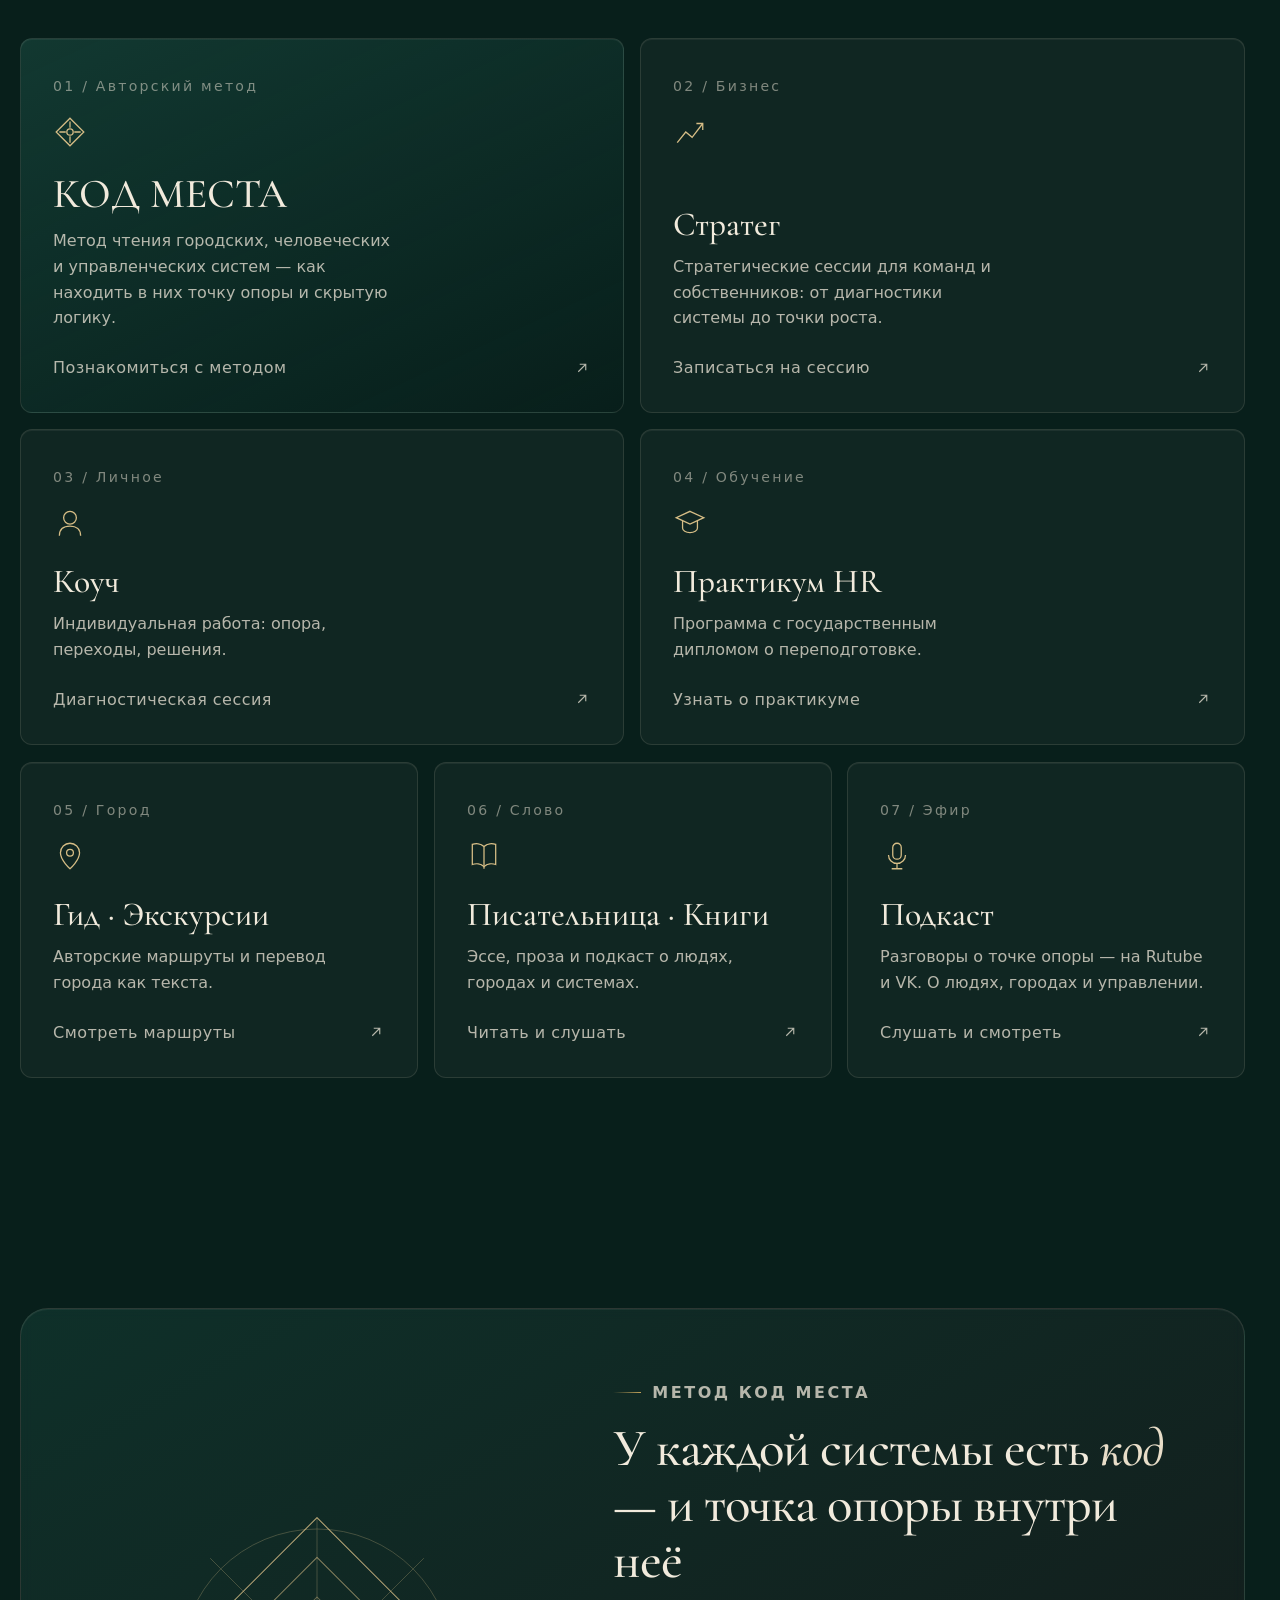
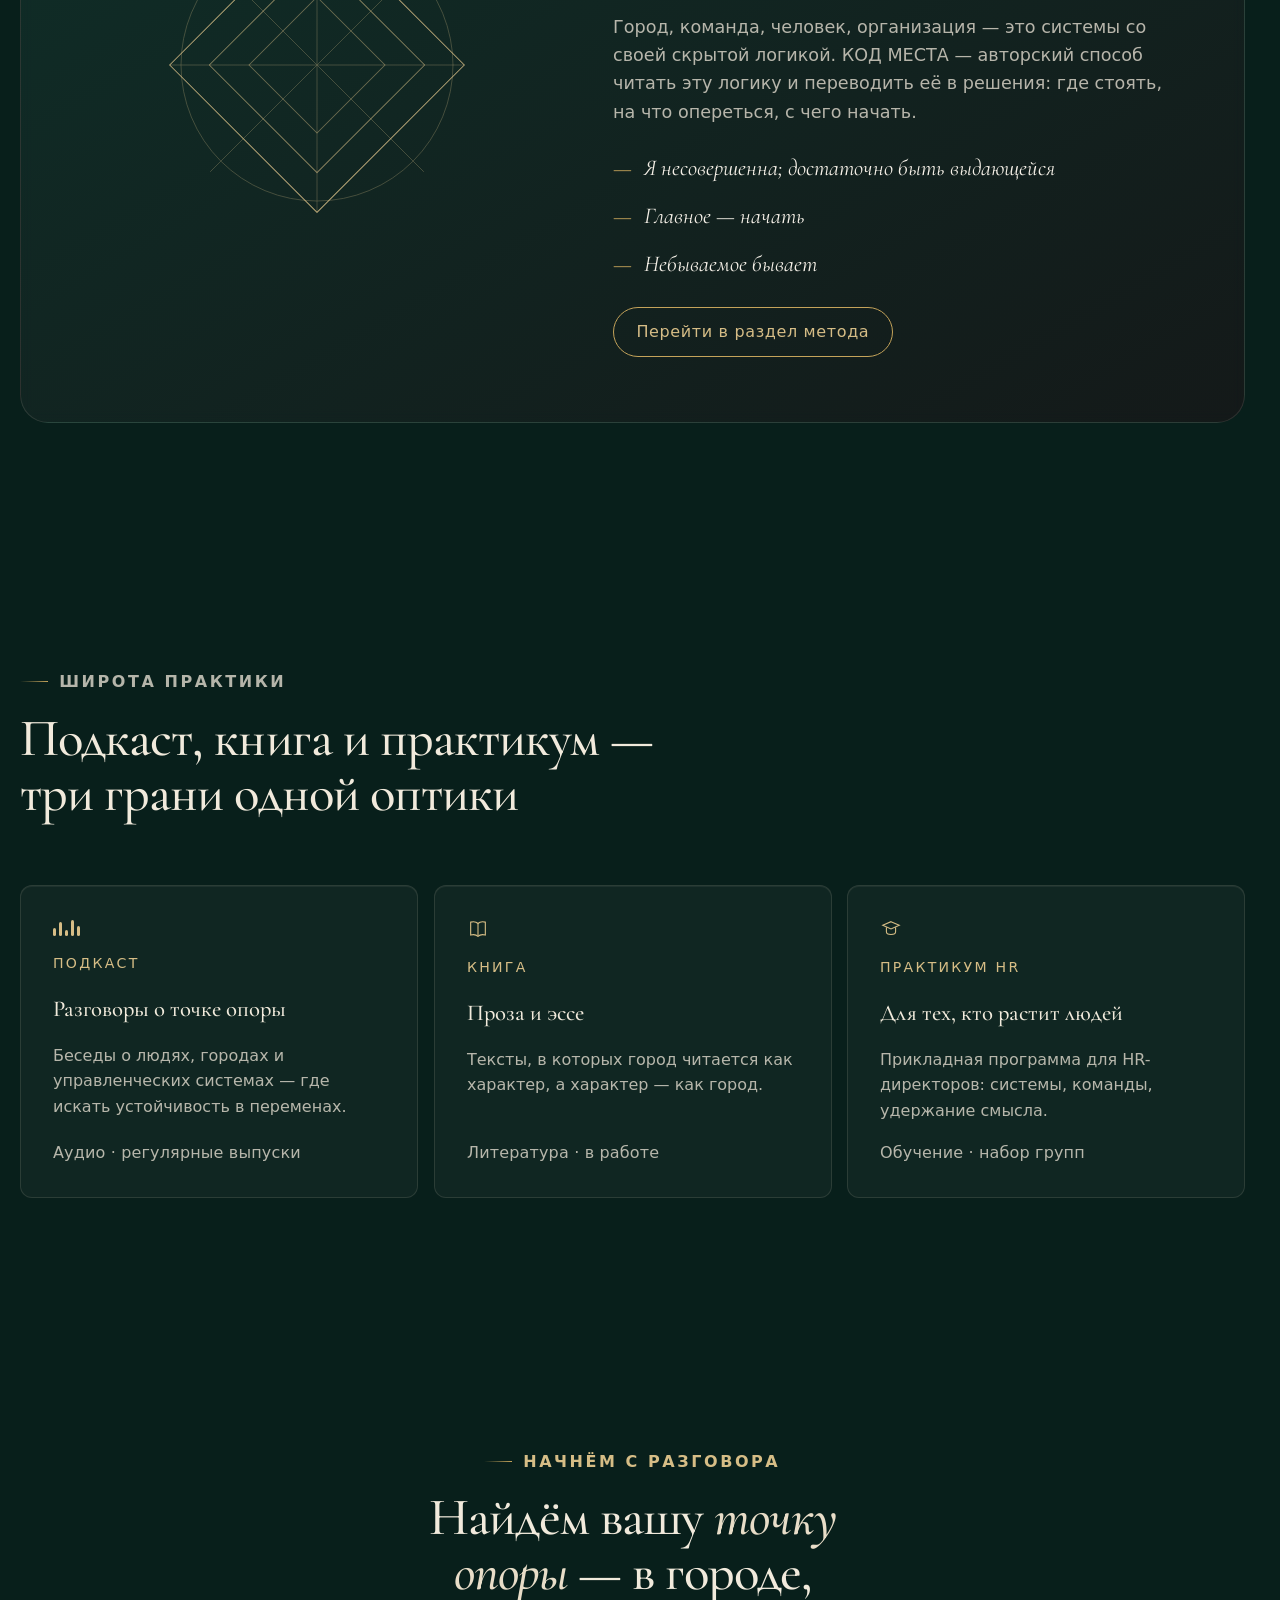
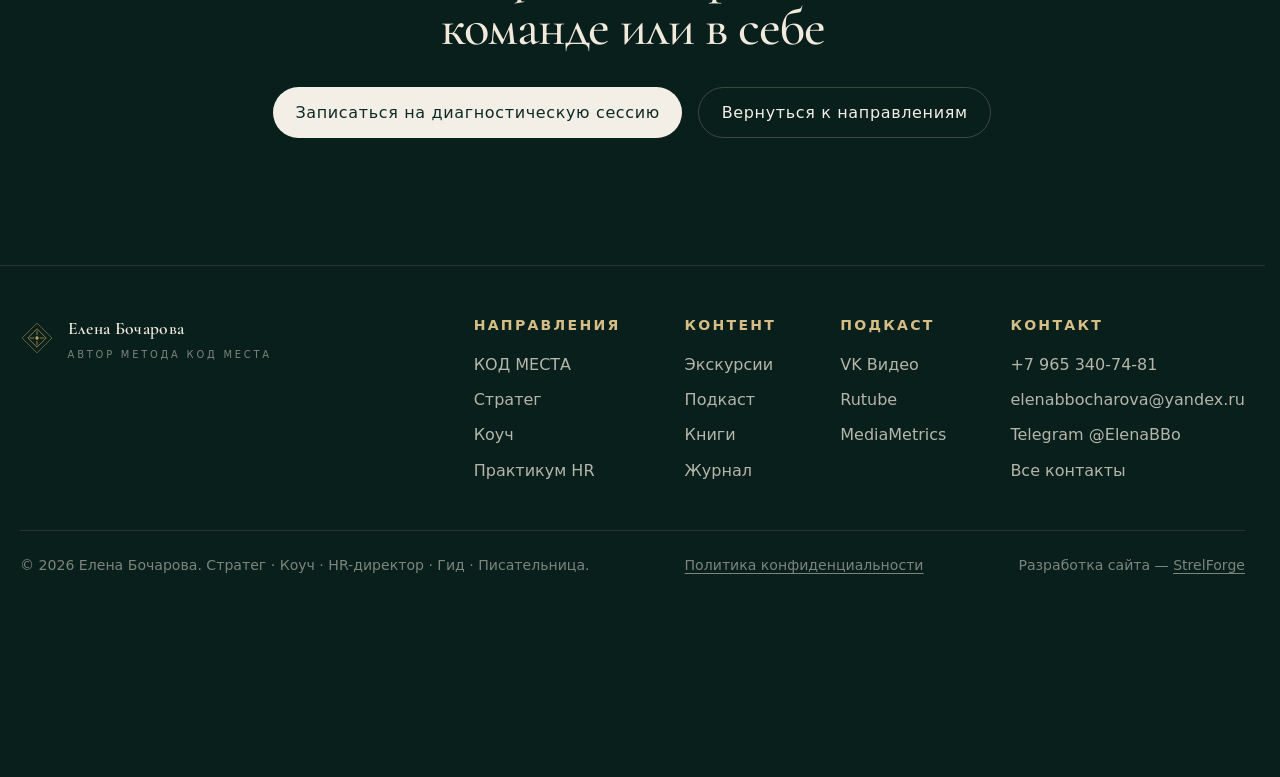
==== commit 9d8ed3a9: "анимации" ====
--- a/index.html
+++ b/index.html
@@ -1,4 +1,4 @@
-<!DOCTYPE html>
+﻿<!DOCTYPE html>
 <html lang="ru">
 <head>
   <meta charset="UTF-8" />
@@ -32,7 +32,7 @@
   <link href="https://api.fontshare.com/v2/css?f[]=switzer@300,400,500,600&display=swap" rel="stylesheet" />
   <link href="https://fonts.googleapis.com/css2?family=Cormorant+Garamond:ital,wght@0,400;0,500;0,600;1,400;1,500&family=Cormorant:ital,wght@0,400;0,500;1,400&display=swap" rel="stylesheet" />
   <link rel="stylesheet" href="assets/css/base.css" />
-  <link rel="stylesheet" href="assets/css/style.css?v=20260706" />
+  <link rel="stylesheet" href="assets/css/style.css?v=20260723" />
 
   <link rel="icon" href="data:image/svg+xml,%3Csvg xmlns='http://www.w3.org/2000/svg' viewBox='0 0 32 32'%3E%3Crect width='32' height='32' rx='6' fill='%23081f1b'/%3E%3Cpath d='M16 5 L27 16 L16 27 L5 16 Z' fill='none' stroke='%23c4a35a' stroke-width='1.4'/%3E%3Ccircle cx='16' cy='16' r='3' fill='%23c4a35a'/%3E%3C/svg%3E" />
 
@@ -70,6 +70,15 @@
       <div class="hero-grid">
         <div>
           <p class="eyebrow hero-eyebrow reveal" data-delay="60">Мультибрендовый хаб</p>
+          <nav class="crumbs crumbs--hero reveal" aria-label="Направления" data-delay="100">
+            <a href="kod-mesta/index.html">Метод</a><span class="sep" aria-hidden="true">·</span>
+            <a href="strateg/index.html">Стратегия</a><span class="sep" aria-hidden="true">·</span>
+            <a href="coach/index.html">Коучинг</a><span class="sep" aria-hidden="true">·</span>
+            <a href="praktikum-hr/index.html">HR</a><span class="sep" aria-hidden="true">·</span>
+            <a href="kod-mesta/excursions/index.html">Экскурсии</a><span class="sep" aria-hidden="true">·</span>
+            <a href="books/index.html">Книги</a><span class="sep" aria-hidden="true">·</span>
+            <a href="kod-mesta/podcast/index.html">Подкаст</a>
+          </nav>
           <h1 id="hero-title" class="reveal reveal-mask" data-delay="140">Точка опоры<br>в любой <span class="accent">системе</span></h1>
           <p class="roles reveal" data-delay="300">
             <b>Автор метода КОД МЕСТА.</b> Стратег. Коуч. HR-директор. Гид-переводчик. Писательница. Ведущая подкаста.
@@ -215,17 +224,23 @@
     <!-- ===================== METHOD / PHILOSOPHY ===================== -->
     <section class="section wrap" id="method" aria-labelledby="method-h">
       <div class="method">
-        <div class="reveal reveal-left">
+        <div class="glyph-stage reveal reveal-left">
+          <canvas class="path-atmosphere path-atmosphere--glyph" data-path-graph="diamond" aria-hidden="true"></canvas>
           <svg class="glyph-svg" viewBox="0 0 300 300" fill="none" aria-hidden="true">
             <g stroke="currentColor" stroke-width="0.9" opacity="0.85">
               <path d="M150 20 L280 150 L150 280 L20 150 Z"/>
               <path d="M150 55 L245 150 L150 245 L55 150 Z" opacity="0.7"/>
               <path d="M150 90 L210 150 L150 210 L90 150 Z" opacity="0.55"/>
-              <circle cx="150" cy="150" r="6" fill="currentColor"/>
             </g>
             <g stroke="currentColor" stroke-width="0.6" opacity="0.4">
-              <line x1="150" y1="20" x2="150" y2="280"/>
-              <line x1="20" y1="150" x2="280" y2="150"/>
+              <line x1="150" y1="150" x2="150" y2="20"/>
+              <line x1="150" y1="150" x2="280" y2="150"/>
+              <line x1="150" y1="150" x2="150" y2="280"/>
+              <line x1="150" y1="150" x2="20" y2="150"/>
+              <line x1="150" y1="150" x2="244" y2="56"/>
+              <line x1="150" y1="150" x2="56" y2="56"/>
+              <line x1="150" y1="150" x2="244" y2="244"/>
+              <line x1="150" y1="150" x2="56" y2="244"/>
               <circle cx="150" cy="150" r="120" stroke-dasharray="2 6"/>
             </g>
           </svg>
@@ -294,6 +309,7 @@
   <script src="assets/js/seo.js" defer></script>
   <script src="content/bundle.js" defer></script>
   <script src="assets/js/content.js" defer></script>
+  <script src="assets/js/path-atmosphere.js?v=20260721" defer></script>
   <script src="assets/js/site.js" defer></script>
 </body>
 </html>
--- a/assets/css/style.css
+++ b/assets/css/style.css
@@ -112,6 +112,46 @@
   gap: clamp(2rem, 5vw, 5rem); align-items: center;
 }
 .hero-eyebrow { margin-bottom: var(--space-6); }
+.is-home .hero .crumbs--hero {
+  margin: -0.75rem 0 clamp(1.35rem, 2.8vw, 2.25rem);
+  gap: 0.35em 0.55em;
+  letter-spacing: 0.18em;
+  max-width: 52ch;
+}
+.is-home .hero .crumbs--hero .sep { opacity: 0.32; user-select: none; }
+.is-home .hero-grid,
+.is-home .hero .motto-strip { position: relative; z-index: 1; }
+.hero-drift {
+  position: absolute;
+  inset: 0;
+  z-index: 0;
+  pointer-events: none;
+  overflow: hidden;
+}
+.hero-drift__mote {
+  position: absolute;
+  left: var(--x, 50%);
+  top: var(--y, 50%);
+  width: var(--s, 2.5px);
+  height: var(--s, 2.5px);
+  border-radius: 50%;
+  background: rgba(232, 221, 200, 0.72);
+  box-shadow:
+    0 0 1px rgba(232, 221, 200, 0.5),
+    0 0 var(--g, 8px) rgba(198, 167, 108, 0.22);
+  animation: hero-drift-float var(--dur, 18s) var(--delay, 0s) ease-in-out infinite;
+  will-change: transform, opacity;
+}
+@keyframes hero-drift-float {
+  0%, 100% {
+    transform: translate3d(0, 0, 0);
+    opacity: var(--o, 0.32);
+  }
+  50% {
+    transform: translate3d(var(--dx, 16px), var(--dy, -22px), 0);
+    opacity: min(0.62, calc(var(--o, 0.32) * 1.25));
+  }
+}
 .hero h1 {
   font-family: var(--font-display);
   font-size: var(--text-hero); font-weight: 500; line-height: 0.98;
@@ -186,6 +226,7 @@
 /* ---------------- Section scaffolding ---------------- */
 section { position: relative; z-index: 1; }
 .section { padding-block: clamp(4rem, 9vw, 8rem); }
+.section[id] { scroll-margin-top: clamp(5rem, 8vw, 6.5rem); }
 .section--tight { padding-block: clamp(2.5rem, 5vw, 4.5rem); }
 .section-head { max-width: 60ch; margin-bottom: clamp(2.5rem, 5vw, 4rem); }
 .section-head h2 {
@@ -286,6 +327,91 @@
 }
 .method--reverse { grid-template-columns: 1.1fr 0.9fr; }
 .method .glyph-svg { width: 100%; max-width: 340px; height: auto; color: var(--gold-soft); margin-inline: auto; }
+
+/* КОД МЕСТА — живая схема путей (canvas + SVG) */
+.is-kod-mesta .path-hero {
+  position: relative;
+  padding-block: clamp(3.75rem, 7.5vw, 7.25rem) clamp(2.75rem, 5vw, 4.25rem);
+}
+.is-kod-mesta .path-hero .subhero-inner {
+  position: relative;
+  z-index: 1;
+}
+.is-kod-mesta .path-hero .eyebrow {
+  margin-bottom: clamp(1.25rem, 2.5vw, 2rem);
+}
+.is-kod-mesta .path-hero-rule {
+  width: 100vw;
+  max-width: 100vw;
+  margin-left: calc(50% - 50vw);
+  margin-right: calc(50% - 50vw);
+  height: 1px;
+  margin-bottom: clamp(1.75rem, 3.5vw, 2.75rem);
+  background: linear-gradient(
+    90deg,
+    transparent,
+    rgba(198, 167, 108, 0.18) 14%,
+    rgba(198, 167, 108, 0.34) 50%,
+    rgba(198, 167, 108, 0.18) 86%,
+    transparent
+  );
+  opacity: 0.9;
+}
+.is-kod-mesta .path-hero .subhero-inner h1 {
+  margin-top: 0;
+}
+.is-kod-mesta .hero-anchor {
+  margin: clamp(1.35rem, 2.6vw, 2rem) 0 0;
+  font-size: var(--text-xs);
+  letter-spacing: 0.26em;
+  text-transform: uppercase;
+  color: var(--text-faint);
+}
+.is-kod-mesta .path-hero .subhero-roles {
+  margin-top: clamp(1.35rem, 2.6vw, 2rem);
+}
+.is-kod-mesta .path-atmosphere {
+  position: absolute;
+  pointer-events: none;
+  display: block;
+  border: 0;
+  background: transparent;
+}
+/* Живые импульсы на глифах (хаб / КОД МЕСТА / Стратег / Коуч) */
+.glyph-stage {
+  position: relative;
+  width: 100%;
+  max-width: 340px;
+  aspect-ratio: 1;
+  margin-inline: auto;
+  overflow: hidden;
+}
+.path-atmosphere {
+  position: absolute;
+  pointer-events: none;
+  display: block;
+  border: 0;
+  background: transparent;
+}
+.path-atmosphere--glyph {
+  inset: 0;
+  width: 100%;
+  height: 100%;
+  z-index: 0;
+}
+.glyph-stage .glyph-svg {
+  position: relative;
+  z-index: 1;
+  width: 100%;
+  height: 100%;
+  max-width: none;
+  margin: 0;
+}
+.method .glyph-stage + *,
+.method > .reveal-right,
+.method > .reveal-left:not(.glyph-stage) { position: relative; z-index: 1; }
+.is-kod-mesta .method .glyph-stage + *,
+.is-kod-mesta .method > .reveal-right { position: relative; z-index: 1; }
 .method h2 { font-family: var(--font-display); font-weight: 500; font-size: var(--text-2xl); line-height: 1.06; letter-spacing: var(--track-head); margin-bottom: var(--space-6); }
 .method h2 em { color: var(--champagne); font-style: italic; }
 .method p { color: var(--text-soft); margin-bottom: var(--space-4); max-width: 50ch; }
@@ -1155,11 +1281,6 @@
   justify-content: center;
   text-align: center;
   line-height: 1.35;
-  overflow: visible;
-}
-.panel--funnel .form .btn-primary,
-.panel--funnel .form .btn-gold {
-  overflow: visible;
 }
 
 /* ---------------- Closing CTA ---------------- */
@@ -1423,6 +1544,14 @@
   transform: skewX(-18deg); transition: left .75s var(--ease); pointer-events: none;
 }
 .btn-primary:hover::after, .btn-gold:hover::after { left: 140%; }
+/* Формы: блик и магнит остаются — но overflow:hidden обязателен, иначе ::after
+   (left:-130%) вылезает влево серой полосой через всю воронку. */
+.form .btn,
+.form .btn-primary,
+.form .btn-gold {
+  overflow: hidden;
+  isolation: isolate;
+}
 
 /* Шапка слегка «уплотняется» при скролле */
 .header-inner { transition: padding-block .4s var(--ease); }
@@ -1623,6 +1752,7 @@
 }
 @media (max-width: 900px) {
   .form-row { grid-template-columns: 1fr; }
+  .hero-drift { display: none; }
 }
 @media (max-width: 760px) {
   .doors { grid-template-columns: 1fr; }
@@ -1647,10 +1777,7 @@
     justify-content: center;
     text-align: center;
     line-height: 1.35;
-    overflow: visible;
-  }
-  .form .btn-primary,
-  .form .btn-gold { overflow: visible; }
+  }
   .step { grid-template-columns: 1fr; gap: var(--space-3); }
   /* Горизонтальный сдвиг reveal на узких экранах даёт боковой скролл */
   .reveal-left, .reveal-right { transform: translateY(28px) scale(0.985); }
@@ -1955,7 +2082,7 @@
 
 @media (prefers-reduced-motion: reduce) {
   .marquee-track { animation: none; }
-  .grain, .hero-glow { display: none; }
+  .grain, .hero-glow, .hero-drift { display: none; }
   .page-curtain { display: none; }
   .video-play, .video-play::before, .video-play::after, .video-play .pc-glyph--play,
   .video-frame:hover .video-play, .video-frame:hover .video-play::before {
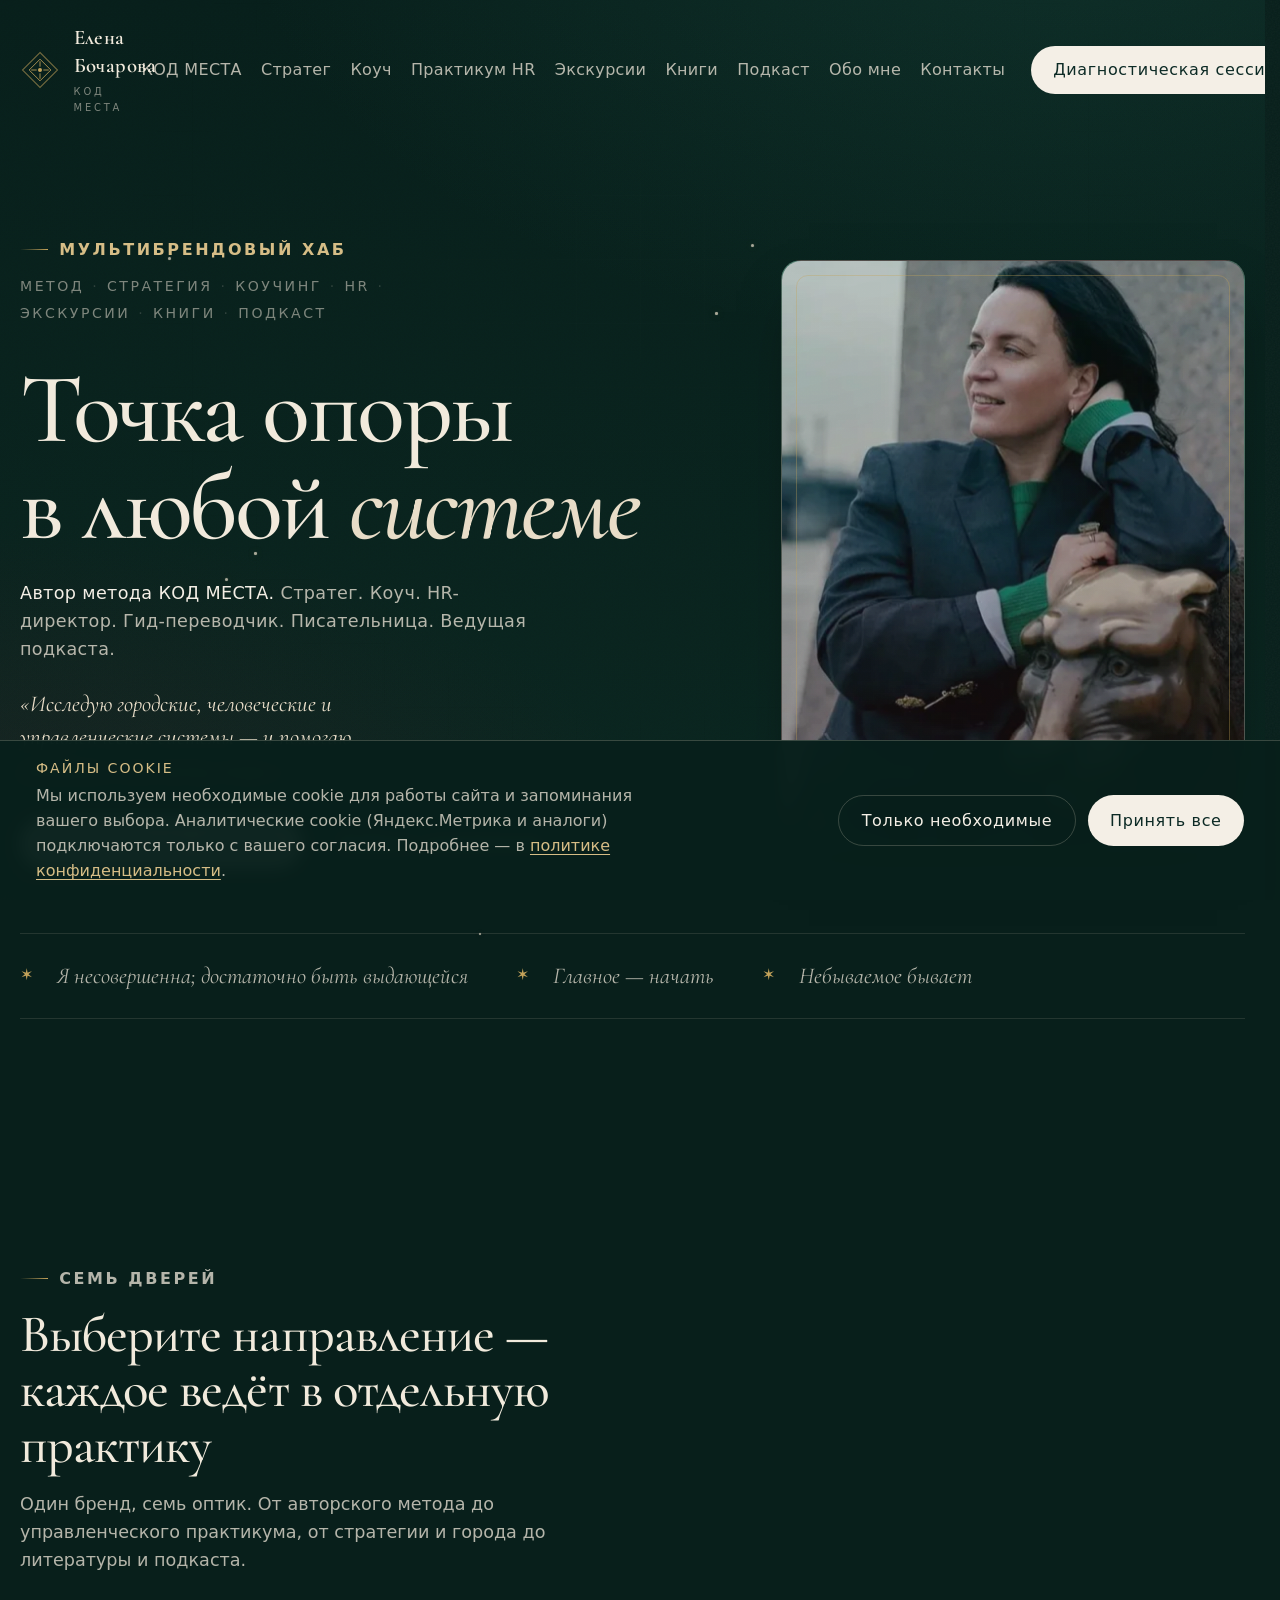
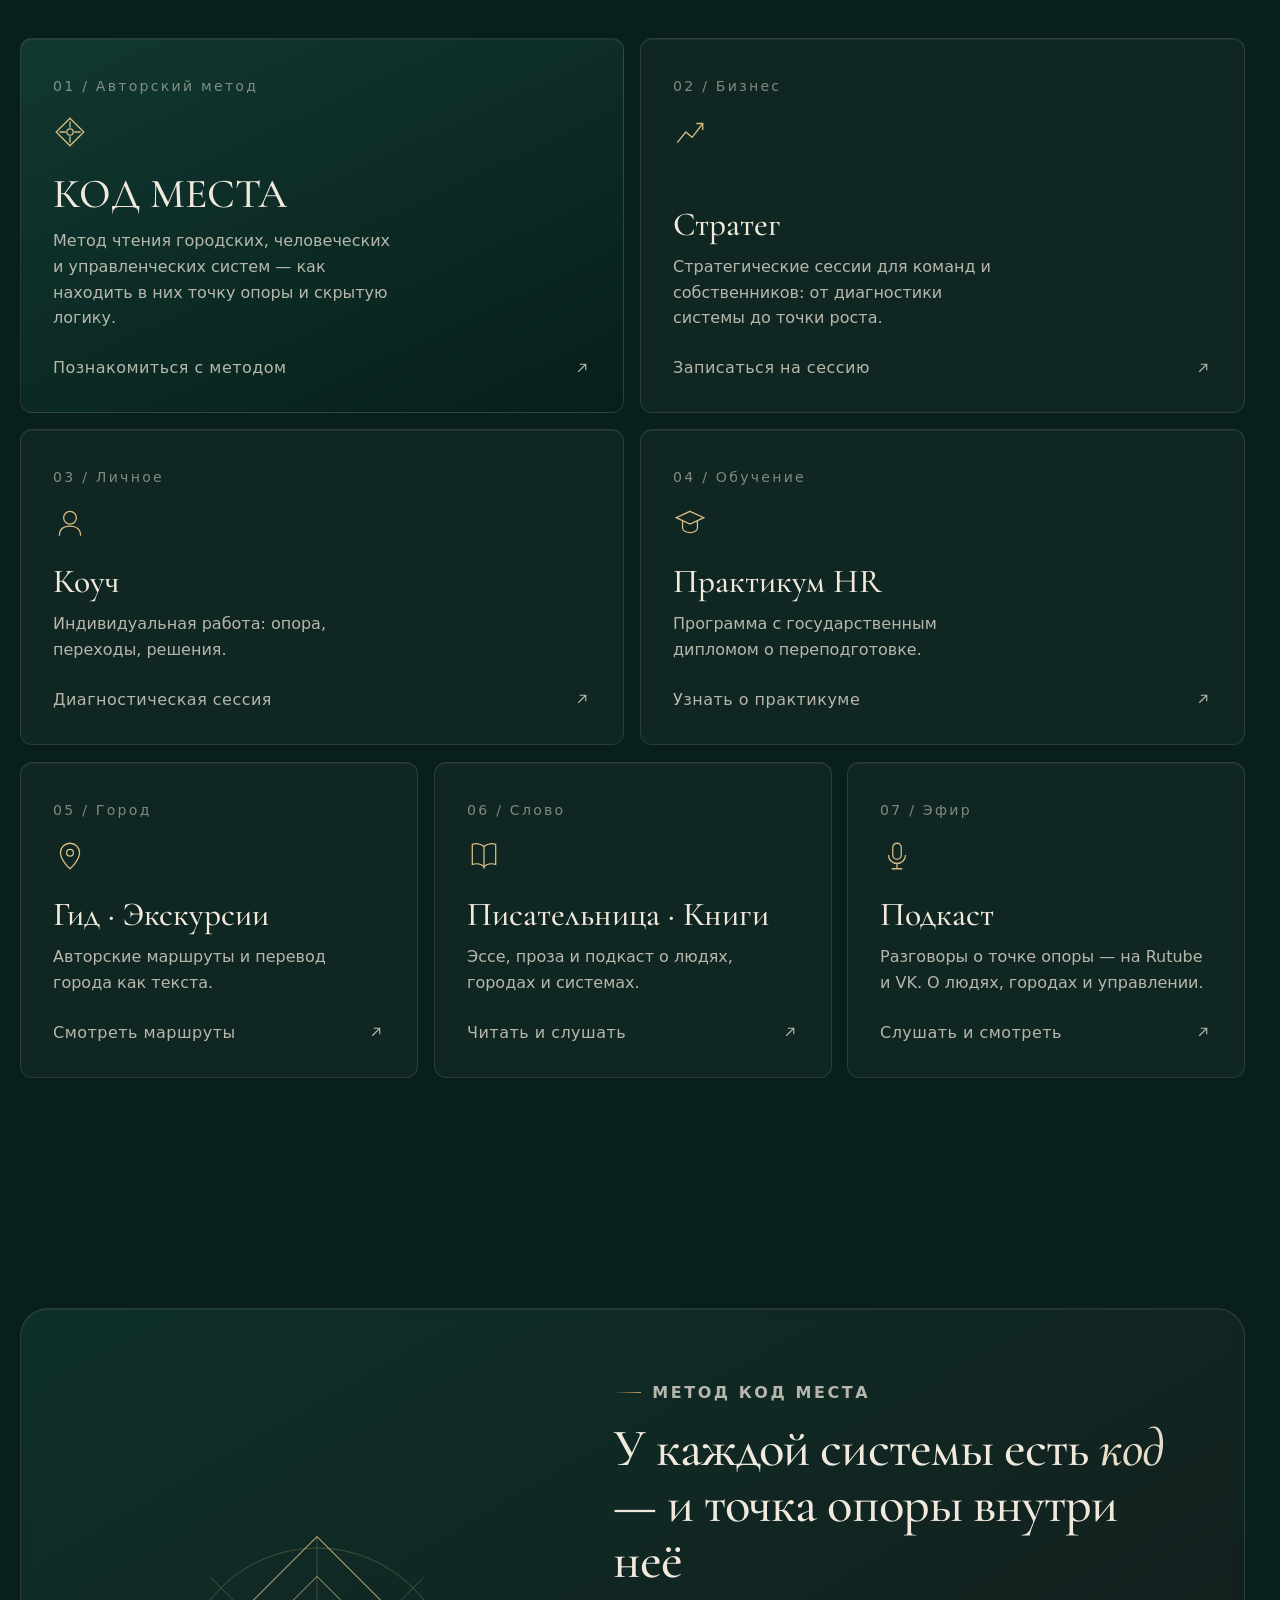
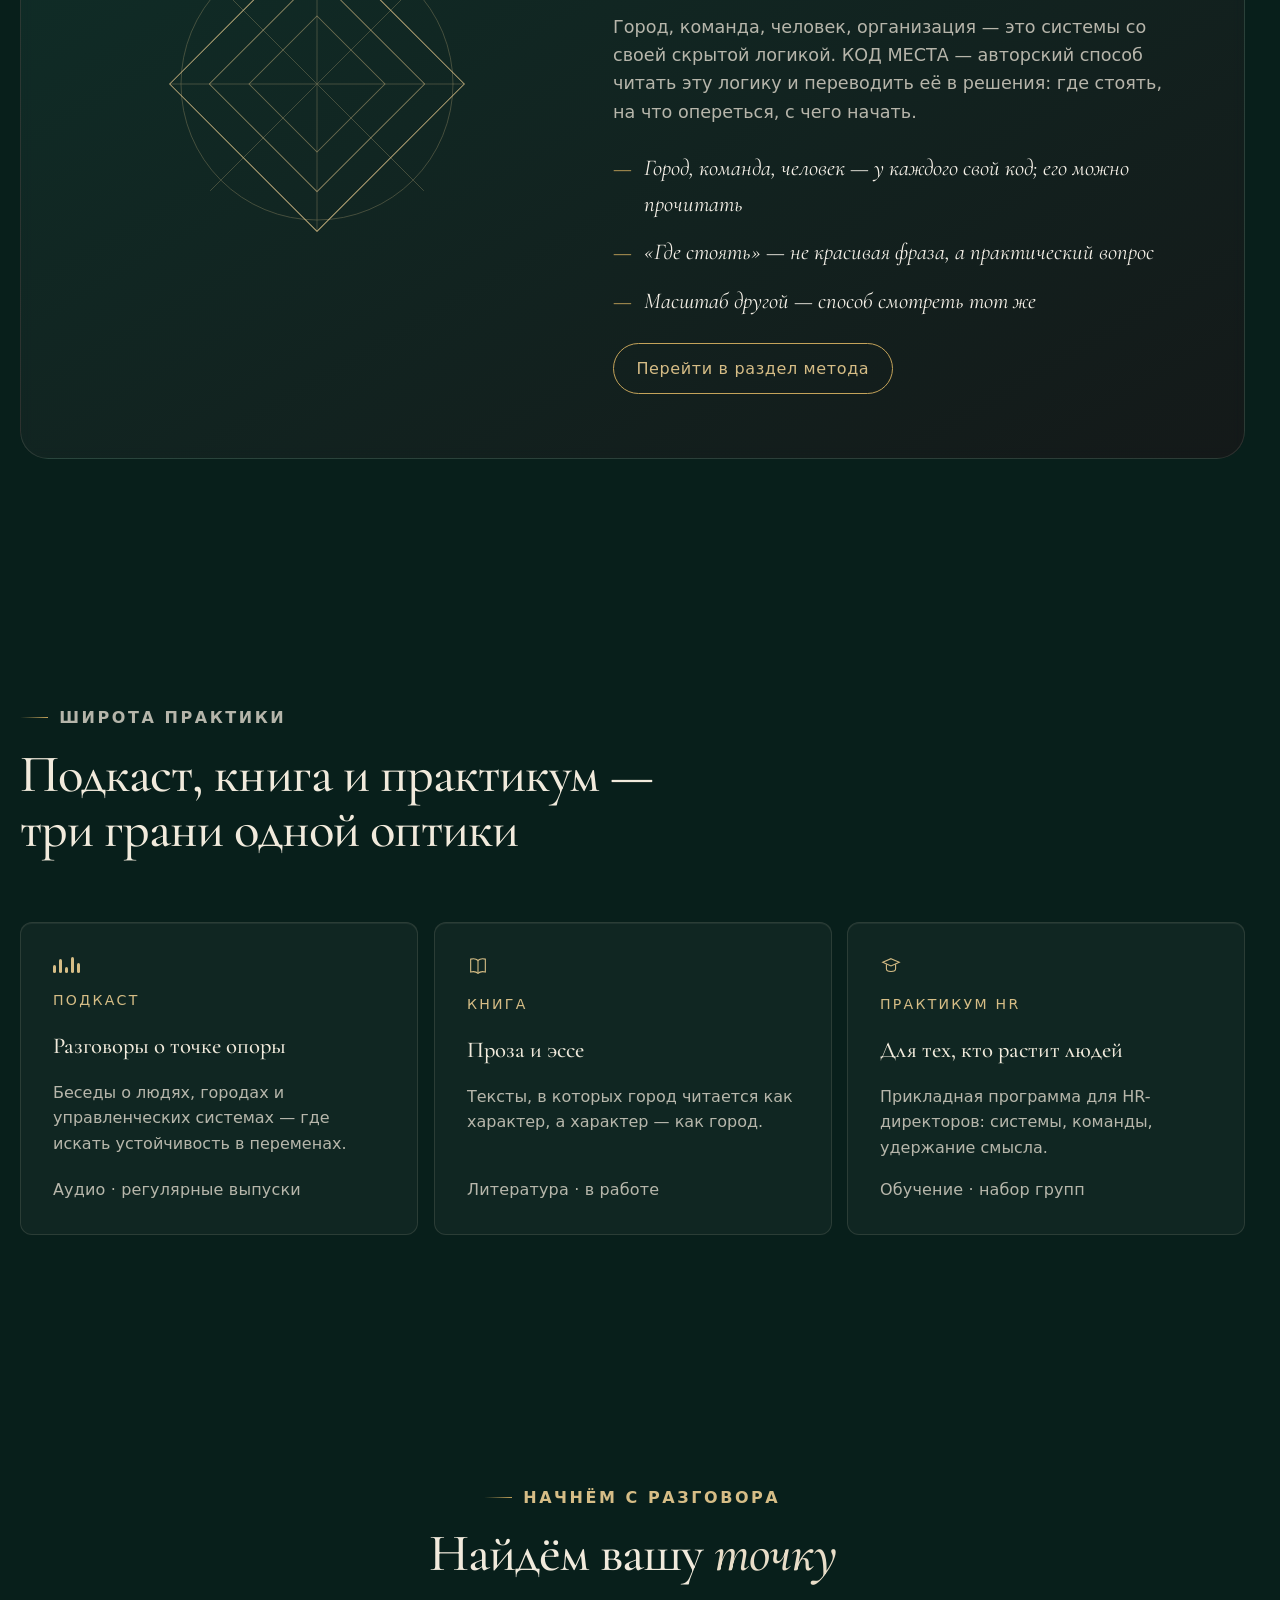
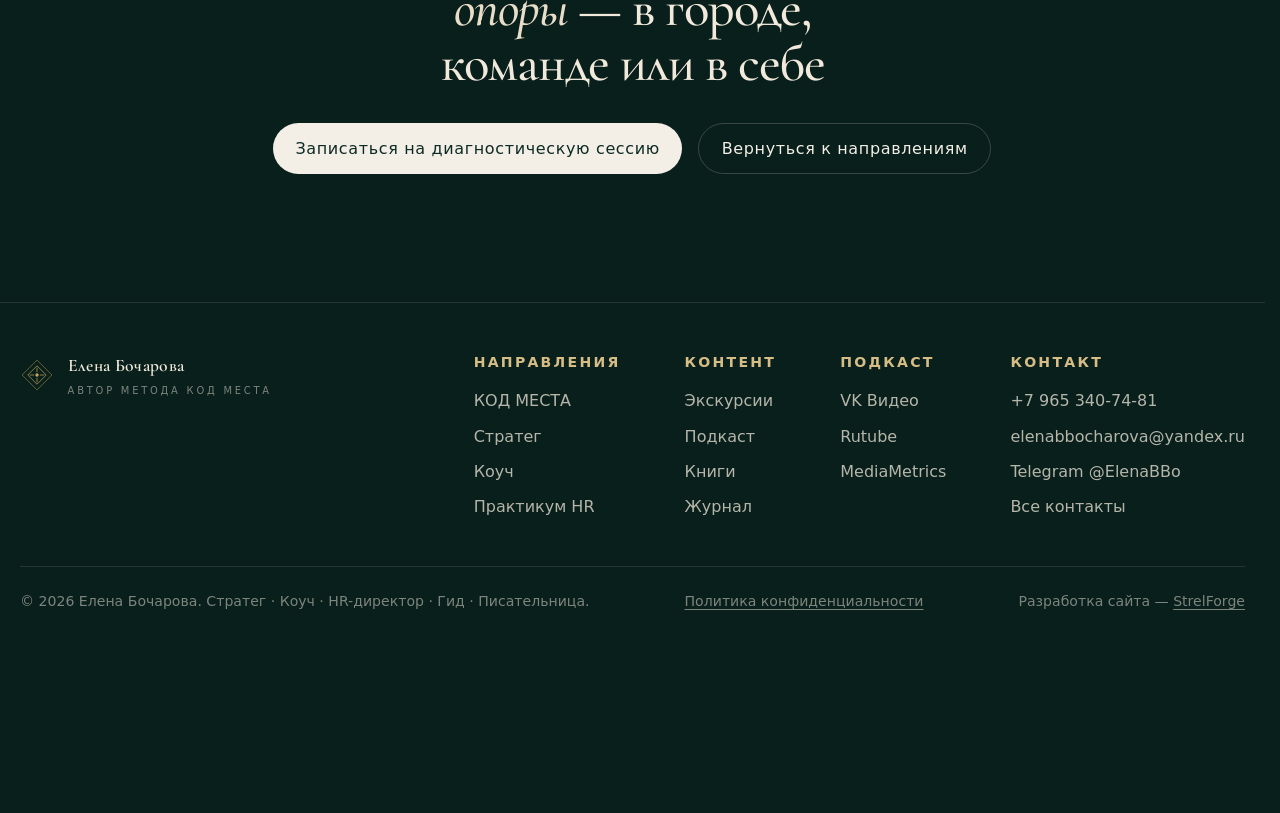
==== commit bcd777d4: "фикс 47" ====
--- a/index.html
+++ b/index.html
@@ -250,9 +250,9 @@
           <h2 id="method-h">У каждой системы есть <em>код</em> — и точка опоры внутри неё</h2>
           <p>Город, команда, человек, организация — это системы со своей скрытой логикой. КОД МЕСТА — авторский способ читать эту логику и переводить её в решения: где стоять, на что опереться, с чего начать.</p>
           <ul class="principles">
-            <li>Я несовершенна; достаточно быть выдающейся</li>
-            <li>Главное — начать</li>
-            <li>Небываемое бывает</li>
+            <li>Город, команда, человек — у каждого свой код; его можно прочитать</li>
+            <li>«Где стоять» — не красивая фраза, а практический вопрос</li>
+            <li>Масштаб другой — способ смотреть тот же</li>
           </ul>
           <div class="hero-cta">
             <a href="kod-mesta/index.html" class="btn btn-gold">Перейти в раздел метода</a>
--- a/assets/css/style.css
+++ b/assets/css/style.css
@@ -377,7 +377,7 @@
   border: 0;
   background: transparent;
 }
-/* Живые импульсы на глифах (хаб / КОД МЕСТА / Стратег / Коуч) */
+/* Живые импульсы на глифах (хаб / КОД МЕСТА / Обо мне / Стратег / Коуч) */
 .glyph-stage {
   position: relative;
   width: 100%;
